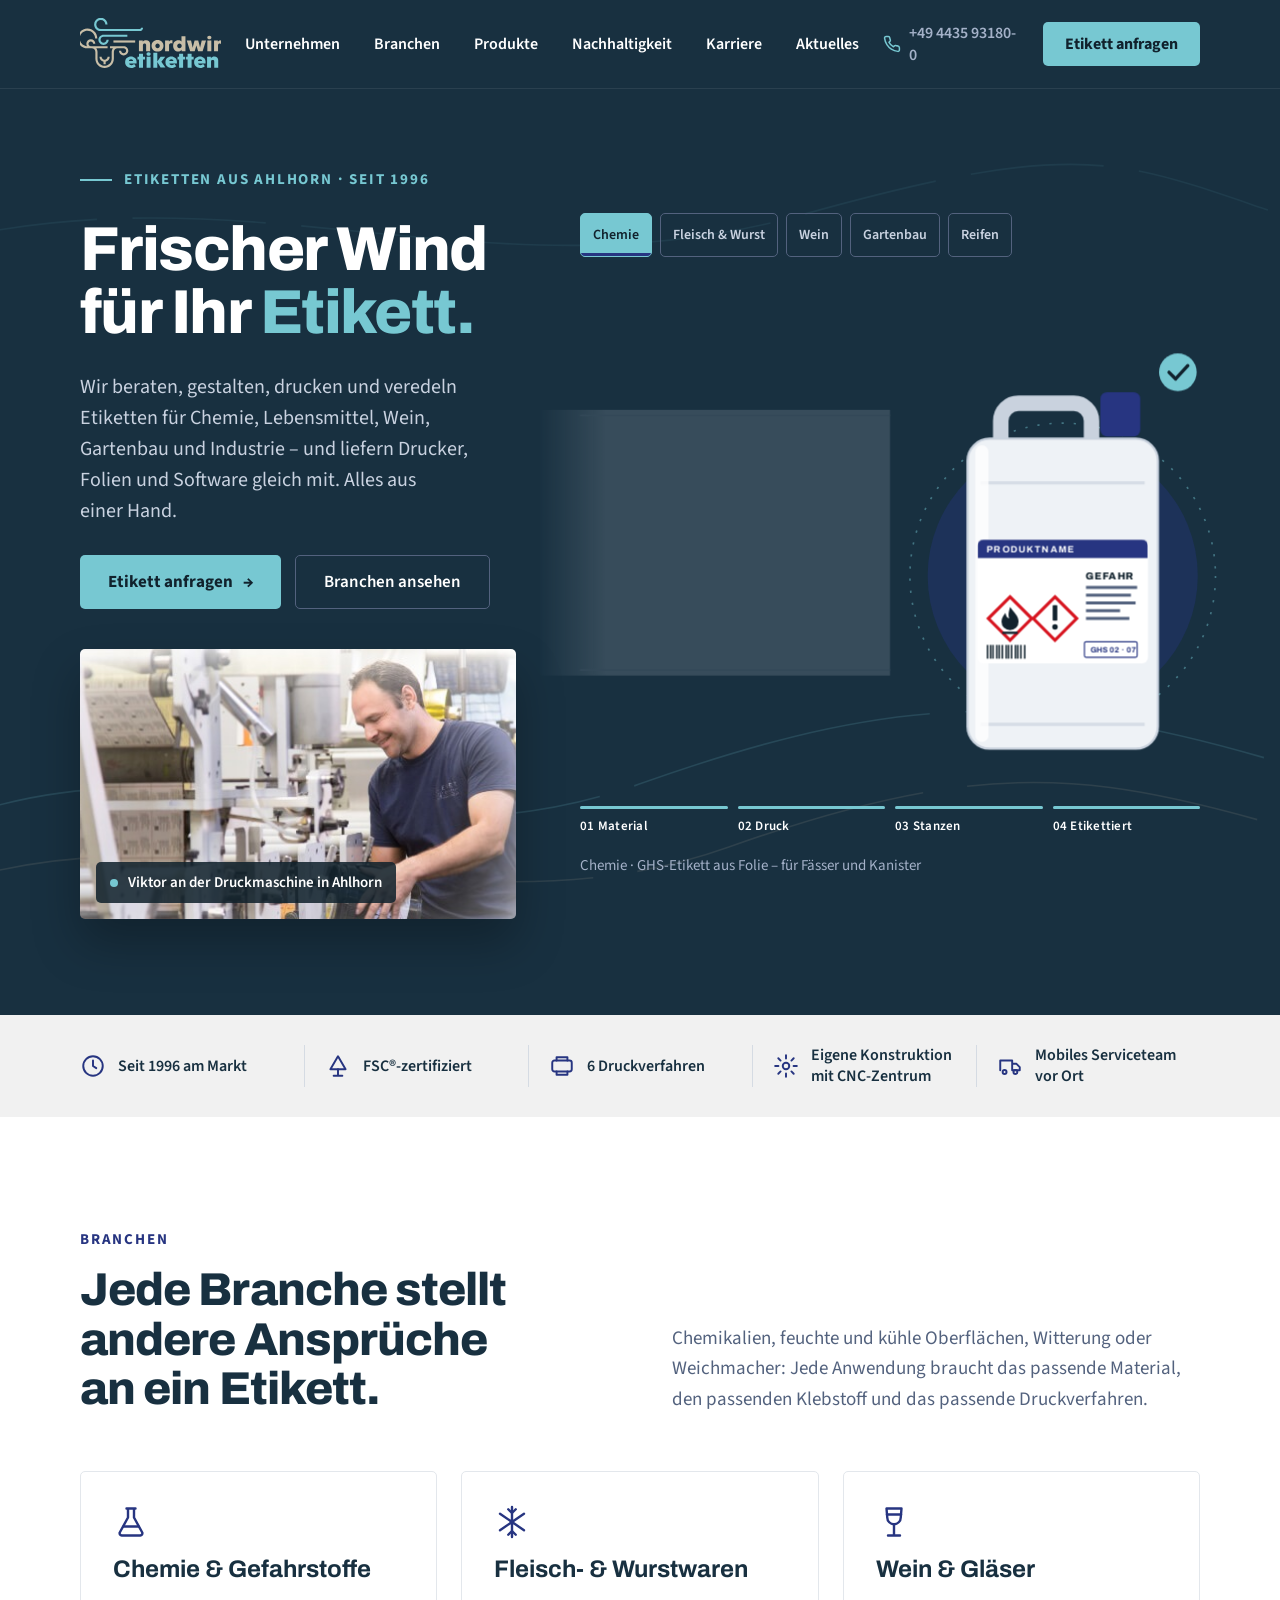
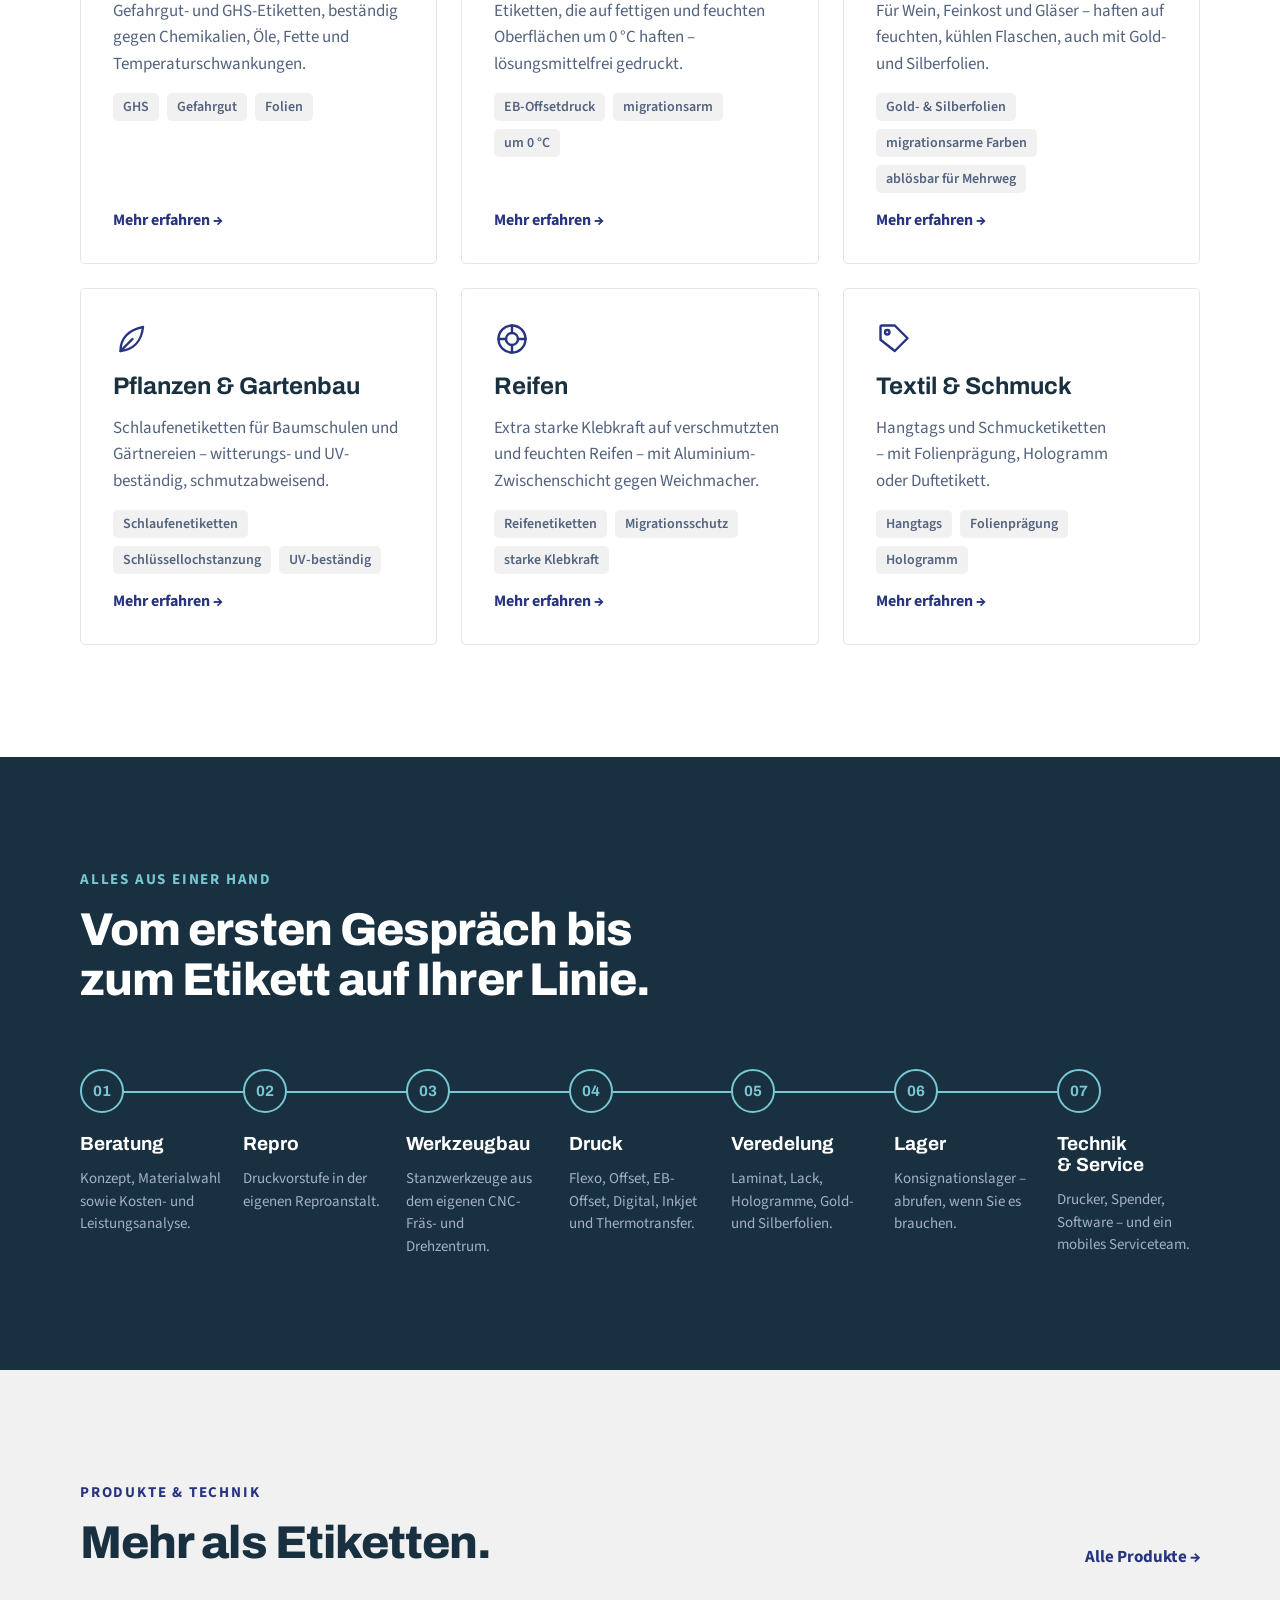
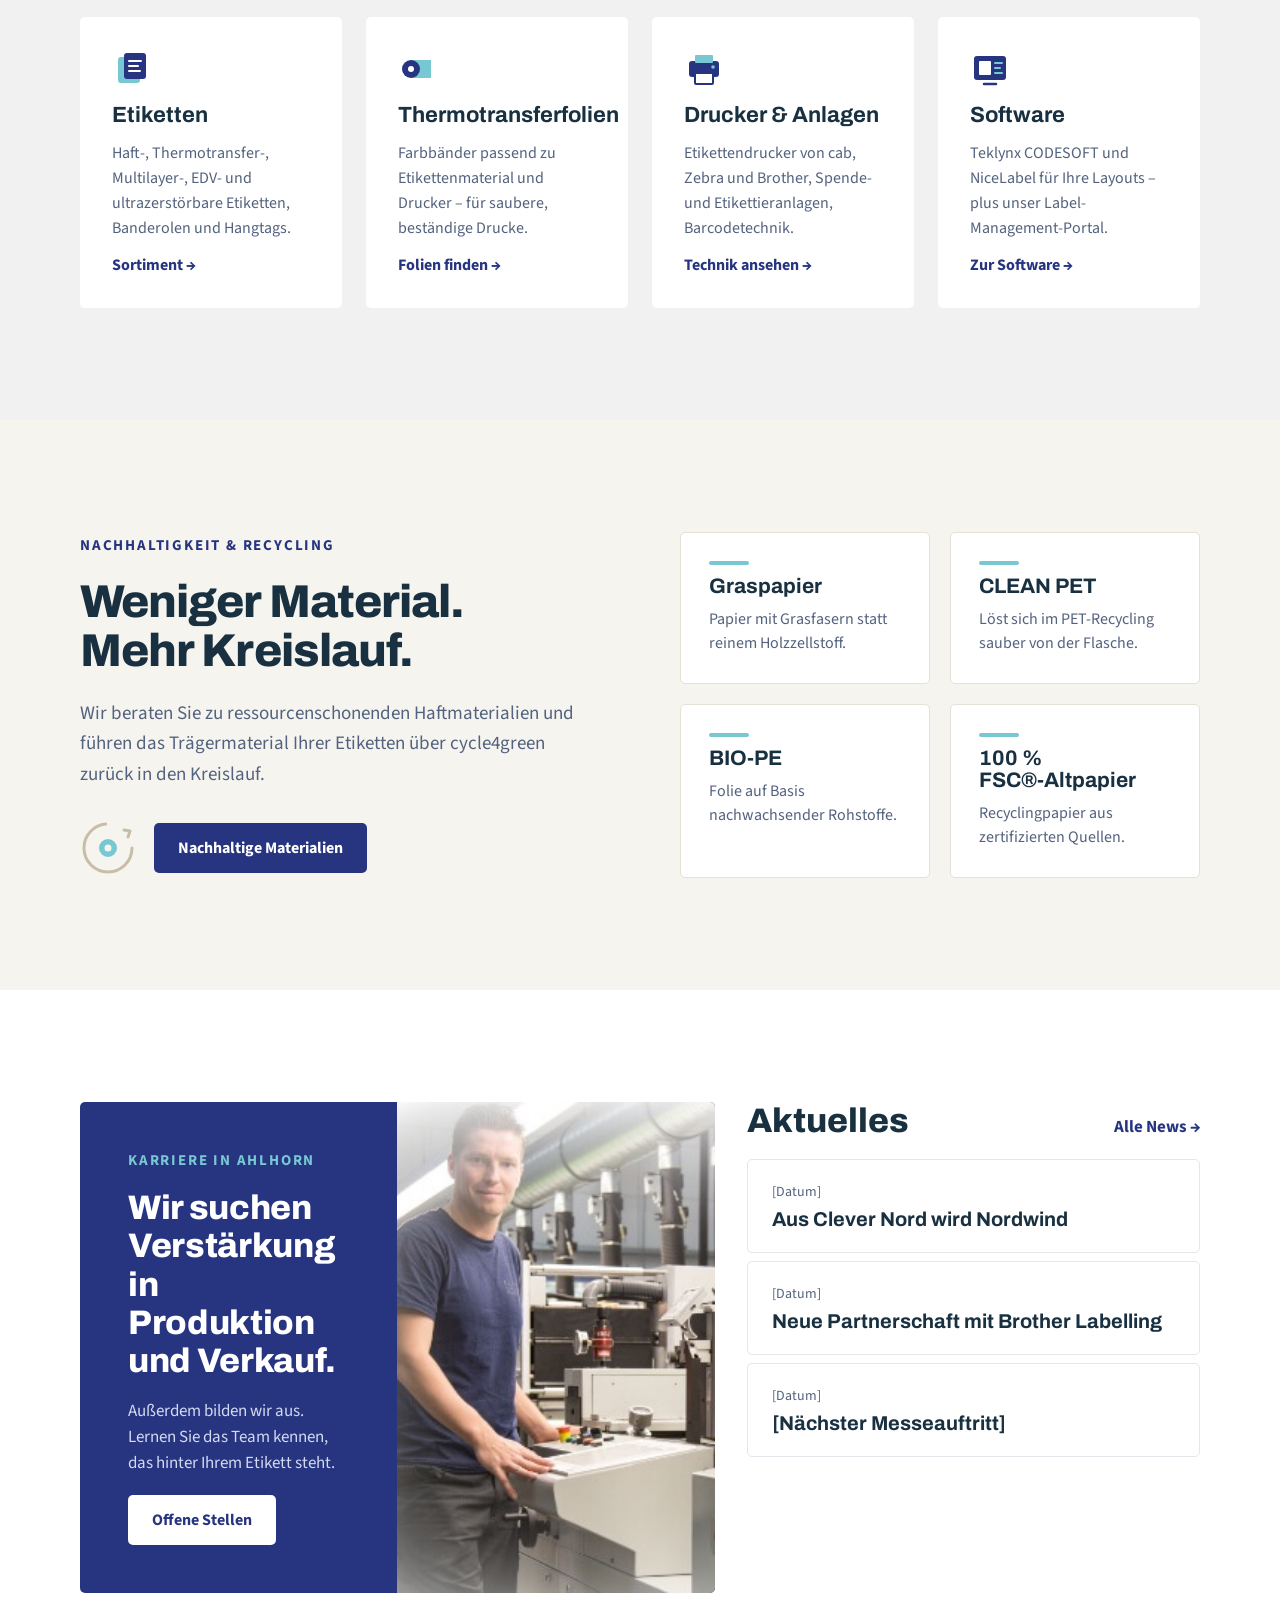
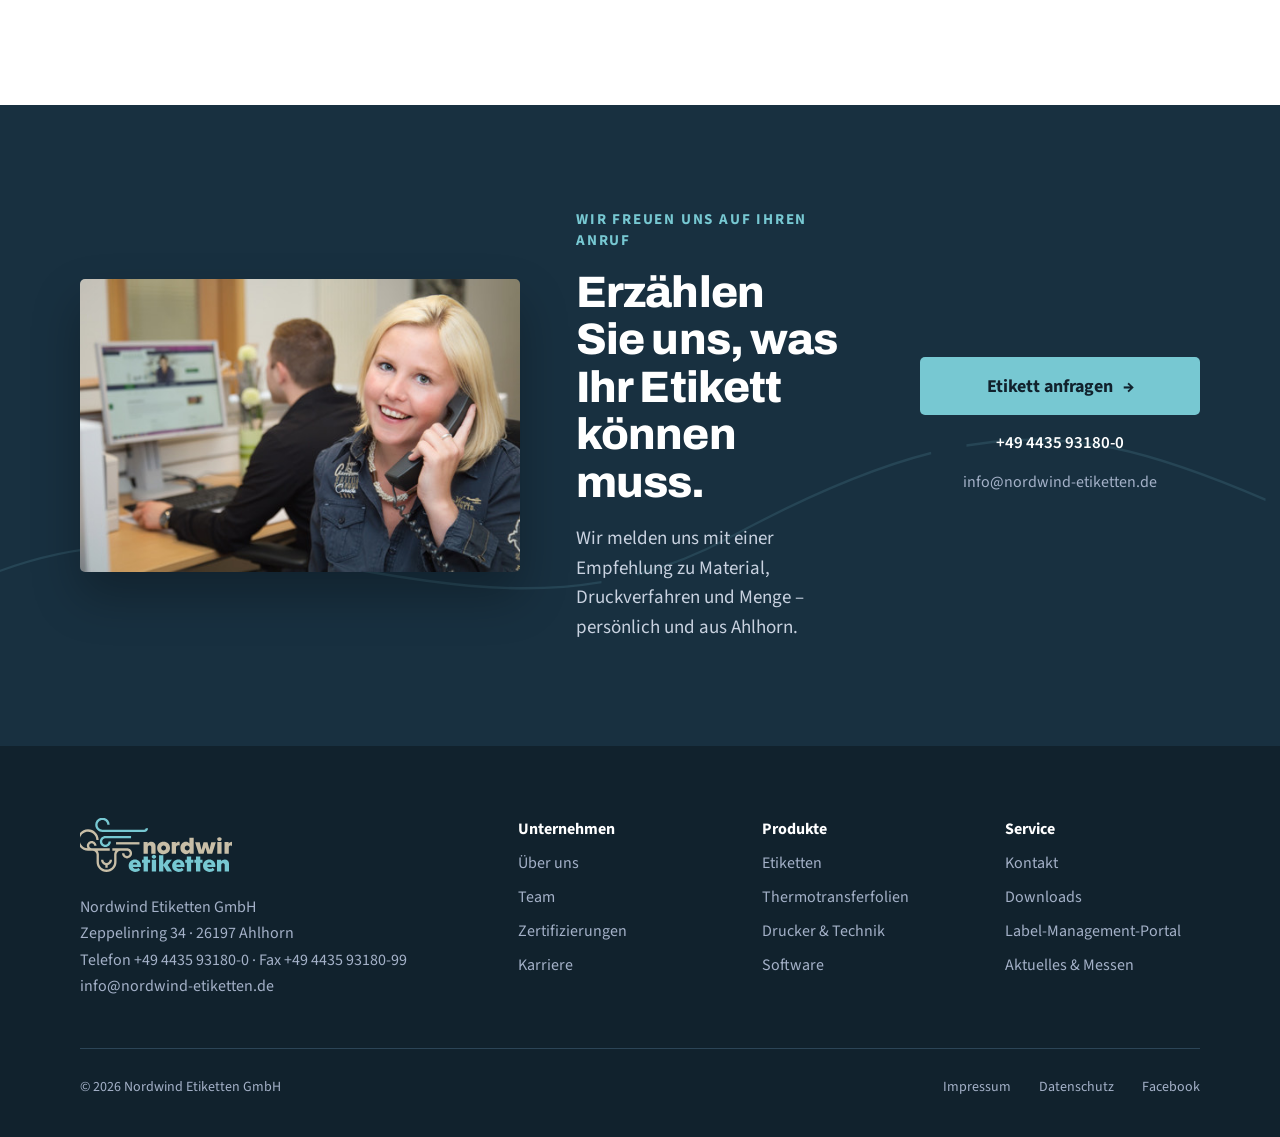
==== index.html @ 511ba6be "Vorschau der neuen Startseite Co-Authored-By: Claude Opus 5 (1M context) <noreply@anthropic.com> Cla" ====
<!doctype html>
<html lang="de">
<head>
  <meta charset="utf-8">
  <meta name="viewport" content="width=device-width, initial-scale=1">
  <meta name="robots" content="noindex, nofollow">
  <title>Nordwind Etiketten – Etiketten aus Ahlhorn seit 1996</title>
  <meta name="description" content="Nordwind Etiketten berät, gestaltet, druckt und veredelt Etiketten für Chemie, Lebensmittel, Wein, Gartenbau und Industrie – plus Drucker, Folien und Software. Alles aus einer Hand.">
  <link rel="icon" href="img/logo-nordwind.svg">
  <link rel="preconnect" href="https://fonts.googleapis.com">
  <link rel="preconnect" href="https://fonts.gstatic.com" crossorigin>
  <link rel="stylesheet" href="https://fonts.googleapis.com/css2?family=Archivo:wght@500;600;700;800&family=Source+Sans+3:wght@400;600;700&display=swap">
  <link rel="stylesheet" href="styles.css">
</head>
<body>

<header class="site-header">
  <div class="wrap">
    <a class="logo" href="#top" aria-label="Nordwind Etiketten – Startseite"><img src="img/logo-nordwind.svg" alt="Nordwind Etiketten"></a>
    <nav class="nav" aria-label="Hauptnavigation">
      <a href="#prozess">Unternehmen</a>
      <a href="#branchen">Branchen</a>
      <a href="#produkte">Produkte</a>
      <a href="#nachhaltigkeit">Nachhaltigkeit</a>
      <a href="#karriere">Karriere</a>
      <a href="#aktuelles">Aktuelles</a>
    </nav>
    <div class="header-actions">
      <a class="phone" href="tel:+4944359318000" aria-label="Anrufen: +49 4435 93180-0">
        <svg width="18" height="18" viewBox="0 0 24 24" fill="none" stroke="#77C8D2" stroke-width="2" stroke-linecap="round" stroke-linejoin="round" aria-hidden="true"><path d="M22 16.9v3a2 2 0 0 1-2.2 2 19.8 19.8 0 0 1-8.6-3.1 19.5 19.5 0 0 1-6-6A19.8 19.8 0 0 1 2.1 4.2 2 2 0 0 1 4.1 2h3a2 2 0 0 1 2 1.7c.1.9.4 1.8.7 2.7a2 2 0 0 1-.5 2.1L8 9.8a16 16 0 0 0 6 6l1.3-1.3a2 2 0 0 1 2.1-.4c.9.3 1.8.6 2.7.7a2 2 0 0 1 1.7 2z"/></svg>
        <span class="phone-text">+49 4435 93180-0</span>
      </a>
      <a class="btn btn--teal header-cta" href="#kontakt">Etikett anfragen</a>
      <button class="burger" type="button" aria-label="Menü öffnen" aria-expanded="false" aria-controls="mobile-nav">
        <svg width="24" height="24" viewBox="0 0 24 24" fill="none" stroke="#ffffff" stroke-width="2" stroke-linecap="round" aria-hidden="true"><path d="M4 7h16M4 12h16M4 17h10"/></svg>
      </button>
    </div>
  </div>
  <nav id="mobile-nav" class="mobile-nav" aria-label="Mobile Navigation" hidden>
    <div class="wrap">
      <a href="#prozess">Unternehmen</a>
      <a href="#branchen">Branchen</a>
      <a href="#produkte">Produkte</a>
      <a href="#nachhaltigkeit">Nachhaltigkeit</a>
      <a href="#karriere">Karriere</a>
      <a href="#aktuelles">Aktuelles</a>
      <a class="btn btn--teal" href="#kontakt">Etikett anfragen</a>
    </div>
  </nav>
</header>

<main id="top">

  <!-- Hero -->
  <section class="hero">
    <svg class="wind" viewBox="0 0 1440 880" preserveAspectRatio="none" aria-hidden="true">
      <path class="nw-wind" d="M-40 690 C 240 610, 420 750, 720 660 S 1180 570, 1480 650" fill="none" stroke="#77C8D2" stroke-opacity=".16" stroke-width="1.5" stroke-dasharray="340 40"/>
      <path class="nw-wind" d="M-40 750 C 260 680, 520 810, 820 720 S 1240 650, 1480 710" fill="none" stroke="#C8BEA7" stroke-opacity=".12" stroke-width="1.5" stroke-dasharray="330 50"/>
      <path class="nw-wind" d="M-40 140 C 300 80, 560 200, 900 120 S 1260 70, 1480 130" fill="none" stroke="#77C8D2" stroke-opacity=".08" stroke-width="1.5" stroke-dasharray="150 40"/>
    </svg>
    <div class="wrap hero-grid">
      <div class="hero-copy">
        <div class="eyebrow eyebrow--light hero-eyebrow">Etiketten aus Ahlhorn · seit 1996</div>
        <h1>Frischer Wind für Ihr <span>Etikett.</span></h1>
        <p class="hero-lead">Wir beraten, gestalten, drucken und veredeln Etiketten für Chemie, Lebensmittel, Wein, Gartenbau und Industrie – und liefern Drucker, Folien und Software gleich mit. Alles aus einer Hand.</p>
        <div class="hero-actions">
          <a class="btn btn--teal" href="#kontakt">Etikett anfragen <span aria-hidden="true">→</span></a>
          <a class="btn btn--ghost" href="#branchen">Branchen ansehen</a>
        </div>
        <figure class="photo-card">
          <img src="img/hero-viktor.jpg" alt="Viktor an der Druckmaschine in Ahlhorn">
          <figcaption class="photo-tag"><span class="dot"></span>Viktor an der Druckmaschine in Ahlhorn</figcaption>
        </figure>
      </div>

      <div class="hero-stage">
        <div class="label-stage" data-label-stage>
          <div class="st-tabs" role="tablist" aria-label="Branche wählen"></div>
          <div class="ls-view" aria-hidden="true">
            <svg viewBox="0 0 560 460">
              <defs>
                <linearGradient id="g-liner" x1="0" x2="1" y1="0" y2="0">
                  <stop offset="0" stop-color="#dfe5ec" stop-opacity="0"/>
                  <stop offset=".2" stop-color="#dfe5ec" stop-opacity="1"/>
                  <stop offset="1" stop-color="#dfe5ec" stop-opacity="1"/>
                </linearGradient>
              </defs>
              <circle cx="436" cy="270" r="122" fill="#273581" opacity=".38"/>
              <circle class="a-spin" cx="436" cy="270" r="138" fill="none" stroke="#77C8D2" stroke-opacity=".45" stroke-width="1.5" stroke-dasharray="2 9"/>
              <g class="a-liner">
                <rect x="0" y="120" width="320" height="240" fill="url(#g-liner)"/>
                <path d="M40 125 H320 M40 355 H320" stroke="#c3ccd7" stroke-width="1.5"/>
              </g>
            </svg>

            <!-- Chemie -->
            <svg viewBox="0 0 560 460" data-layer="chem">
              <defs><clipPath id="cp-chem"><path d="M68 160 H272 A8 8 0 0 1 280 168 V312 A8 8 0 0 1 272 320 H68 A8 8 0 0 1 60 312 V168 A8 8 0 0 1 68 160 Z"/></clipPath></defs>
              <g class="a-prod">
                <path d="M380 160 V130 a16 16 0 0 1 16 -16 h50 a16 16 0 0 1 16 16 V160" fill="none" stroke="#c9d2de" stroke-width="14" stroke-linecap="round"/>
                <rect x="470" y="104" width="36" height="40" rx="6" fill="#273581"/>
                <rect x="350" y="146" width="172" height="280" rx="20" fill="#eef2f6" stroke="#c9d2de" stroke-width="2"/>
                <path d="M362 186 H510 M362 404 H510" stroke="#d6dde6" stroke-width="3"/>
                <rect x="357" y="152" width="12" height="268" rx="6" fill="#ffffff" opacity=".8"/>
              </g>
              <path class="a-waste" fill-rule="evenodd" fill="#ffffff" d="M44 132 H296 V348 H44 Z M68 160 H272 A8 8 0 0 1 280 168 V312 A8 8 0 0 1 272 320 H68 A8 8 0 0 1 60 312 V168 A8 8 0 0 1 68 160 Z"/>
              <g class="a-fly fly-chem">
                <rect x="44" y="132" width="252" height="216" fill="none"/>
                <path class="a-face" fill="#ffffff" d="M68 160 H272 A8 8 0 0 1 280 168 V312 A8 8 0 0 1 272 320 H68 A8 8 0 0 1 60 312 V168 A8 8 0 0 1 68 160 Z"/>
                <g clip-path="url(#cp-chem)">
                  <g class="a-p1">
                    <rect x="44" y="132" width="252" height="216" fill="none"/>
                    <path d="M102 234 L130 262 L102 290 L74 262 Z M160 234 L188 262 L160 290 L132 262 Z" fill="#ffffff" stroke="#d7141f" stroke-width="4" stroke-linejoin="miter"/>
                  </g>
                  <g class="a-p2">
                    <rect x="44" y="132" width="252" height="216" fill="none"/>
                    <rect x="60" y="160" width="220" height="24" fill="#273581"/>
                    <rect x="198" y="292" width="68" height="20" rx="2" fill="none" stroke="#273581" stroke-width="1.5"/>
                  </g>
                  <g class="a-p3">
                    <rect x="44" y="132" width="252" height="216" fill="none"/>
                    <text x="72" y="177" fill="#ffffff" font-family="Archivo, Arial, sans-serif" font-size="12" font-weight="700" letter-spacing="1.5">PRODUKTNAME</text>
                    <path d="M102 247 c6 8 11 12 11 19 a11 11 0 0 1 -22 0 c0 -5 3 -8 5 -11 c1 5 3 7 5 7 c-2 -6 0 -10 1 -15 Z" fill="#11222d"/>
                    <rect x="92" y="279" width="20" height="3" fill="#11222d"/>
                    <rect x="157" y="245" width="6" height="20" rx="1" fill="#11222d"/>
                    <circle cx="160" cy="273" r="3.5" fill="#11222d"/>
                    <text x="200" y="212" fill="#11222d" font-family="Archivo, Arial, sans-serif" font-size="13" font-weight="800" letter-spacing="1">GEFAHR</text>
                    <path d="M200 222 h66 M200 232 h58 M200 242 h64 M200 252 h44 M200 262 h56" stroke="#53627e" stroke-width="4"/>
                    <path d="M73 296 v18 M77 296 v18 M80 296 v18 M85 296 v18 M88 296 v18 M92 296 v18 M97 296 v18 M100 296 v18 M104 296 v18 M109 296 v18 M112 296 v18 M116 296 v18 M121 296 v18" stroke="#11222d" stroke-width="2"/>
                    <text x="206" y="306" fill="#273581" font-family="Archivo, Arial, sans-serif" font-size="10" font-weight="700">GHS 02 · 07</text>
                  </g>
                </g>
                <path class="a-cut" pathLength="1" fill="none" stroke="#77C8D2" stroke-width="3" d="M68 160 H272 A8 8 0 0 1 280 168 V312 A8 8 0 0 1 272 320 H68 A8 8 0 0 1 60 312 V168 A8 8 0 0 1 68 160 Z"/>
              </g>
            </svg>

            <!-- Lebensmittel -->
            <svg viewBox="0 0 560 460" data-layer="food" hidden>
              <defs><clipPath id="cp-food"><path d="M64 170 H276 A4 4 0 0 1 280 174 V306 A4 4 0 0 1 276 310 H64 A4 4 0 0 1 60 306 V174 A4 4 0 0 1 64 170 Z"/></clipPath></defs>
              <g class="a-prod">
                <rect x="332" y="150" width="208" height="280" rx="24" fill="#0f1b24" stroke="#53627e" stroke-width="2"/>
                <rect x="350" y="168" width="172" height="244" rx="16" fill="#1c2b36"/>
                <path d="M372 214 C388 180 470 176 496 204 C520 232 512 300 500 346 C488 394 420 404 384 380 C356 360 356 250 372 214 Z" fill="#b9474a"/>
                <path d="M496 204 C520 232 512 300 500 346" fill="none" stroke="#f0d2c4" stroke-width="9" stroke-linecap="round"/>
                <path d="M390 232 C420 246 440 226 472 240 M384 300 C414 318 446 292 486 312 M396 356 C420 362 440 350 460 360" fill="none" stroke="#e6ada4" stroke-width="4" stroke-linecap="round"/>
                <path d="M350 176 L430 176 L352 300 Z" fill="#ffffff" opacity=".07"/>
              </g>
              <path class="a-waste" fill-rule="evenodd" fill="#ffffff" d="M44 132 H296 V348 H44 Z M64 170 H276 A4 4 0 0 1 280 174 V306 A4 4 0 0 1 276 310 H64 A4 4 0 0 1 60 306 V174 A4 4 0 0 1 64 170 Z"/>
              <g class="a-fly fly-food">
                <rect x="44" y="132" width="252" height="216" fill="none"/>
                <path class="a-face" fill="#ffffff" d="M64 170 H276 A4 4 0 0 1 280 174 V306 A4 4 0 0 1 276 310 H64 A4 4 0 0 1 60 306 V174 A4 4 0 0 1 64 170 Z"/>
                <g clip-path="url(#cp-food)">
                  <g class="a-p1"><rect x="44" y="132" width="252" height="216" fill="none"/><rect x="60" y="170" width="220" height="26" fill="#77C8D2"/></g>
                  <g class="a-p2"><rect x="44" y="132" width="252" height="216" fill="none"/><rect x="198" y="244" width="72" height="56" rx="3" fill="#273581"/></g>
                  <g class="a-p3">
                    <rect x="44" y="132" width="252" height="216" fill="none"/>
                    <text x="72" y="188" fill="#11222d" font-family="Archivo, Arial, sans-serif" font-size="11" font-weight="700" letter-spacing="1">LOGO · HINWEIS</text>
                    <text x="72" y="222" fill="#11222d" font-family="Archivo, Arial, sans-serif" font-size="20" font-weight="800">Produktname</text>
                    <text x="72" y="238" fill="#53627e" font-family="Source Sans 3, Arial, sans-serif" font-size="11">Beschreibung · Herkunft</text>
                    <text x="72" y="256" fill="#53627e" font-family="Source Sans 3, Arial, sans-serif" font-size="9">Gewicht</text>
                    <text x="72" y="271" fill="#11222d" font-family="Archivo, Arial, sans-serif" font-size="14" font-weight="700">0,000 kg</text>
                    <text x="72" y="287" fill="#53627e" font-family="Source Sans 3, Arial, sans-serif" font-size="9">zu verbrauchen bis TT.MM.</text>
                    <path d="M73 293 v12 M76 293 v12 M80 293 v12 M83 293 v12 M88 293 v12 M91 293 v12 M95 293 v12 M100 293 v12 M103 293 v12 M107 293 v12 M111 293 v12 M115 293 v12 M119 293 v12 M123 293 v12 M127 293 v12" stroke="#11222d" stroke-width="2"/>
                    <text x="206" y="262" fill="#cfd8ff" font-family="Source Sans 3, Arial, sans-serif" font-size="9">0,00 €/kg</text>
                    <text x="206" y="289" fill="#ffffff" font-family="Archivo, Arial, sans-serif" font-size="19" font-weight="800">0,00 €</text>
                  </g>
                </g>
                <path class="a-cut" pathLength="1" fill="none" stroke="#77C8D2" stroke-width="3" d="M64 170 H276 A4 4 0 0 1 280 174 V306 A4 4 0 0 1 276 310 H64 A4 4 0 0 1 60 306 V174 A4 4 0 0 1 64 170 Z"/>
              </g>
            </svg>

            <!-- Wein -->
            <svg viewBox="0 0 560 460" data-layer="wine" hidden>
              <defs>
                <clipPath id="cp-wine"><path d="M62 196 Q170 146 278 196 V336 H62 Z"/></clipPath>
                <linearGradient id="g-shine" x1="0" x2="1" y1="0" y2="0">
                  <stop offset="0" stop-color="#ffffff" stop-opacity="0"/>
                  <stop offset=".5" stop-color="#fff6dc" stop-opacity=".85"/>
                  <stop offset="1" stop-color="#ffffff" stop-opacity="0"/>
                </linearGradient>
              </defs>
              <g class="a-prod">
                <path d="M421 40 H449 V128 C449 150 500 168 500 214 V420 a16 16 0 0 1 -16 16 H386 a16 16 0 0 1 -16 -16 V214 C370 168 421 150 421 128 Z" fill="#1f3d34" stroke="#3b5c50" stroke-width="1.5"/>
                <rect x="418" y="36" width="34" height="62" rx="4" fill="#C8BEA7"/>
                <rect x="416" y="92" width="38" height="6" fill="#a99d82"/>
                <path d="M383 222 V410 M428 106 V130" stroke="#ffffff" stroke-opacity=".16" stroke-width="7" stroke-linecap="round"/>
              </g>
              <path class="a-waste" fill-rule="evenodd" fill="#f6f1e6" d="M44 132 H296 V348 H44 Z M62 196 Q170 146 278 196 V336 H62 Z"/>
              <g class="a-fly fly-wine">
                <rect x="44" y="132" width="252" height="216" fill="none"/>
                <path class="a-face" fill="#f6f1e6" d="M62 196 Q170 146 278 196 V336 H62 Z"/>
                <g clip-path="url(#cp-wine)">
                  <g class="a-p1"><rect x="44" y="132" width="252" height="216" fill="none"/><path d="M74 204 Q170 160 266 204 V324 H74 Z" fill="none" stroke="#b59f6e" stroke-width="2"/><path d="M120 296 H220" stroke="#b59f6e" stroke-width="1.5"/></g>
                  <g class="a-p2"><rect x="44" y="132" width="252" height="216" fill="none"/><circle cx="170" cy="212" r="12" fill="#273581"/><path d="M164 213 a6 6 0 1 1 6 6 h-10" fill="none" stroke="#f6f1e6" stroke-width="2" stroke-linecap="round"/></g>
                  <g class="a-p3">
                    <rect x="44" y="132" width="252" height="216" fill="none"/>
                    <text x="170" y="260" text-anchor="middle" fill="#11222d" font-family="Archivo, Arial, sans-serif" font-size="25" font-weight="800" letter-spacing="3">WEINGUT</text>
                    <text x="170" y="283" text-anchor="middle" fill="#53627e" font-family="Archivo, Arial, sans-serif" font-size="12" font-weight="600" letter-spacing="5">JAHRGANG</text>
                    <text x="170" y="316" text-anchor="middle" fill="#53627e" font-family="Source Sans 3, Arial, sans-serif" font-size="10">Rebsorte · Geschmack</text>
                  </g>
                  <rect class="a-shimmer" x="0" y="130" width="70" height="230" fill="url(#g-shine)"/>
                </g>
                <path class="a-cut" pathLength="1" fill="none" stroke="#77C8D2" stroke-width="3" d="M62 196 Q170 146 278 196 V336 H62 Z"/>
              </g>
            </svg>

            <!-- Gartenbau -->
            <svg viewBox="0 0 560 460" data-layer="garden" hidden>
              <defs><clipPath id="cp-garden"><path d="M130 140 H210 A10 10 0 0 1 220 150 V330 A10 10 0 0 1 210 340 H130 A10 10 0 0 1 120 330 V150 A10 10 0 0 1 130 140 Z"/></clipPath></defs>
              <g class="a-prod">
                <ellipse cx="436" cy="318" rx="78" ry="8" fill="#3a2a20"/>
                <path d="M436 318 V190 M436 262 L398 222 M436 240 L480 206 M436 205 L414 166" fill="none" stroke="#7a5a3c" stroke-width="7" stroke-linecap="round"/>
                <g fill="#6f9a5e"><circle cx="396" cy="206" r="32"/><circle cx="482" cy="196" r="34"/><circle cx="436" cy="150" r="46"/></g>
                <g fill="#7ea86b"><circle cx="412" cy="170" r="28"/><circle cx="462" cy="160" r="30"/><circle cx="440" cy="118" r="26"/></g>
              </g>
              <path class="a-waste" fill-rule="evenodd" fill="#ffffff" d="M44 132 H296 V348 H44 Z M130 140 H210 A10 10 0 0 1 220 150 V330 A10 10 0 0 1 210 340 H130 A10 10 0 0 1 120 330 V150 A10 10 0 0 1 130 140 Z M179 168 A9 9 0 1 1 161 168 A9 9 0 1 1 179 168 Z"/>
              <g class="a-fly fly-garden">
                <rect x="44" y="132" width="252" height="216" fill="none"/>
                <path class="a-face" fill-rule="evenodd" fill="#ffffff" d="M130 140 H210 A10 10 0 0 1 220 150 V330 A10 10 0 0 1 210 340 H130 A10 10 0 0 1 120 330 V150 A10 10 0 0 1 130 140 Z M179 168 A9 9 0 1 1 161 168 A9 9 0 1 1 179 168 Z"/>
                <g clip-path="url(#cp-garden)">
                  <g class="a-p1"><rect x="44" y="132" width="252" height="216" fill="none"/><rect x="120" y="188" width="100" height="72" fill="#7ea86b"/><path d="M140 260 C144 236 152 222 164 210 M184 260 C186 240 194 226 206 216" fill="none" stroke="#5f8a50" stroke-width="4" stroke-linecap="round"/></g>
                  <g class="a-p2"><rect x="44" y="132" width="252" height="216" fill="none"/><circle cx="140" cy="300" r="6" fill="none" stroke="#273581" stroke-width="2"/><path d="M140 288 v3 M140 309 v3 M128 300 h3 M149 300 h3" stroke="#273581" stroke-width="2" stroke-linecap="round"/><path d="M168 290 C174 298 177 302 177 306 a8 8 0 0 1 -16 0 c0 -4 3 -8 7 -16 Z" fill="#273581"/></g>
                  <g class="a-p3"><rect x="44" y="132" width="252" height="216" fill="none"/><text x="130" y="280" fill="#11222d" font-family="Archivo, Arial, sans-serif" font-size="12" font-weight="800">Pflanzenname</text><path d="M190 292 v24 M193 292 v24 M197 292 v24 M200 292 v24 M205 292 v24 M208 292 v24 M212 292 v24" stroke="#11222d" stroke-width="2"/></g>
                </g>
                <path class="a-cut" pathLength="1" fill="none" stroke="#77C8D2" stroke-width="3" d="M130 140 H210 A10 10 0 0 1 220 150 V330 A10 10 0 0 1 210 340 H130 A10 10 0 0 1 120 330 V150 A10 10 0 0 1 130 140 Z"/>
              </g>
              <g class="a-prod">
                <path d="M400 227 L480 215" stroke="#7a5a3c" stroke-width="5" stroke-linecap="round"/>
                <path d="M356 324 H516 L500 436 H372 Z" fill="#b86a45"/>
                <rect x="350" y="310" width="172" height="22" rx="4" fill="#c97a53"/>
                <path d="M366 346 L378 426" stroke="#ffffff" stroke-opacity=".14" stroke-width="6" stroke-linecap="round"/>
              </g>
            </svg>

            <!-- Reifen & Industrie -->
            <svg viewBox="0 0 560 460" data-layer="tire" hidden>
              <defs>
                <clipPath id="cp-tire"><path d="M122 138 H218 A6 6 0 0 1 224 144 V336 A6 6 0 0 1 218 342 H122 A6 6 0 0 1 116 336 V144 A6 6 0 0 1 122 138 Z"/></clipPath>
                <pattern id="p-tread" width="31" height="22" patternUnits="userSpaceOnUse"><path d="M0 2 L15.5 13 L31 2" fill="none" stroke="#0b1014" stroke-width="3"/></pattern>
              </defs>
              <g class="a-prod">
                <rect x="376" y="96" width="124" height="340" rx="46" fill="#1a2127" stroke="#3a4652" stroke-width="2"/>
                <rect x="384" y="112" width="108" height="308" rx="38" fill="url(#p-tread)"/>
                <path d="M407 118 V414 M438 112 V420 M469 118 V414" stroke="#0b1014" stroke-width="5"/>
                <rect x="378" y="110" width="10" height="312" rx="5" fill="#ffffff" opacity=".07"/>
              </g>
              <path class="a-waste" fill-rule="evenodd" fill="#ffffff" d="M44 132 H296 V348 H44 Z M122 138 H218 A6 6 0 0 1 224 144 V336 A6 6 0 0 1 218 342 H122 A6 6 0 0 1 116 336 V144 A6 6 0 0 1 122 138 Z"/>
              <g class="a-fly fly-tire">
                <rect x="44" y="132" width="252" height="216" fill="none"/>
                <path class="a-face" fill="#ffffff" d="M122 138 H218 A6 6 0 0 1 224 144 V336 A6 6 0 0 1 218 342 H122 A6 6 0 0 1 116 336 V144 A6 6 0 0 1 122 138 Z"/>
                <g clip-path="url(#cp-tire)">
                  <g class="a-p1"><rect x="44" y="132" width="252" height="216" fill="none"/><rect x="128" y="212" width="40" height="9" fill="#77C8D2"/><rect x="128" y="225" width="56" height="9" fill="#77C8D2"/><rect x="128" y="238" width="72" height="9" fill="#77C8D2"/></g>
                  <g class="a-p2"><rect x="44" y="132" width="252" height="216" fill="none"/><rect x="116" y="138" width="108" height="44" fill="#273581"/><rect x="128" y="254" width="84" height="12" rx="2" fill="none" stroke="#273581" stroke-width="1.5"/></g>
                  <g class="a-p3">
                    <rect x="44" y="132" width="252" height="216" fill="none"/>
                    <text x="128" y="160" fill="#ffffff" font-family="Archivo, Arial, sans-serif" font-size="15" font-weight="800">000/00</text>
                    <text x="128" y="174" fill="#cfd8ff" font-family="Archivo, Arial, sans-serif" font-size="10" font-weight="600">R00 · Index</text>
                    <text x="128" y="204" fill="#11222d" font-family="Archivo, Arial, sans-serif" font-size="10" font-weight="700">SAISON</text>
                    <text x="132" y="263" fill="#273581" font-family="Source Sans 3, Arial, sans-serif" font-size="8">DOT · LOT</text>
                    <path d="M129 280 v34 M132 280 v34 M136 280 v34 M139 280 v34 M144 280 v34 M147 280 v34 M151 280 v34 M156 280 v34 M159 280 v34 M163 280 v34 M167 280 v34 M171 280 v34 M175 280 v34 M180 280 v34 M183 280 v34 M187 280 v34 M192 280 v34 M195 280 v34 M199 280 v34 M203 280 v34 M207 280 v34 M211 280 v34" stroke="#11222d" stroke-width="2"/>
                    <text x="128" y="330" fill="#11222d" font-family="Source Sans 3, Arial, sans-serif" font-size="8" letter-spacing=".5">0 000000 000000</text>
                  </g>
                </g>
                <path class="a-cut" pathLength="1" fill="none" stroke="#77C8D2" stroke-width="3" d="M122 138 H218 A6 6 0 0 1 224 144 V336 A6 6 0 0 1 218 342 H122 A6 6 0 0 1 116 336 V144 A6 6 0 0 1 122 138 Z"/>
              </g>
            </svg>

            <svg viewBox="0 0 560 460" class="ls-top">
              <g class="a-headwrap">
                <g class="a-head">
                  <rect x="0" y="112" width="16" height="256" rx="4" fill="#273581"/>
                  <rect x="6" y="118" width="4" height="244" rx="2" fill="#77C8D2"/>
                </g>
              </g>
              <g class="a-done">
                <circle cx="540" cy="86" r="17" fill="#77C8D2"/>
                <path d="M532 86 l6 6 l11 -12" fill="none" stroke="#11222d" stroke-width="3" stroke-linecap="round" stroke-linejoin="round"/>
              </g>
            </svg>
          </div>
          <div class="ls-steps" aria-hidden="true">
            <div class="ls-step"><div class="ls-bar"><span class="a-s1"></span></div><div class="ls-label a-l1">01 Material</div></div>
            <div class="ls-step"><div class="ls-bar"><span class="a-s2"></span></div><div class="ls-label a-l2">02 Druck</div></div>
            <div class="ls-step"><div class="ls-bar"><span class="a-s3"></span></div><div class="ls-label a-l3">03 Stanzen</div></div>
            <div class="ls-step"><div class="ls-bar"><span class="a-s4"></span></div><div class="ls-label a-l4">04 Etikettiert</div></div>
          </div>
          <p class="st-caption ls-caption" aria-live="polite"></p>
        </div>
      </div>
    </div>
  </section>

  <!-- Vertrauensleiste -->
  <section class="trust" aria-label="Warum Nordwind">
    <div class="wrap trust-grid">
      <div class="trust-item"><svg width="26" height="26" viewBox="0 0 24 24" fill="none" stroke="#273581" stroke-width="1.8" stroke-linecap="round" stroke-linejoin="round" aria-hidden="true"><circle cx="12" cy="12" r="9"/><path d="M12 7v5l3 2"/></svg>Seit 1996 am Markt</div>
      <div class="trust-item"><svg width="26" height="26" viewBox="0 0 24 24" fill="none" stroke="#273581" stroke-width="1.8" stroke-linecap="round" stroke-linejoin="round" aria-hidden="true"><path d="M12 3l7 12H5z"/><path d="M12 15v6M8 21h8"/></svg>FSC®-zertifiziert</div>
      <div class="trust-item"><svg width="26" height="26" viewBox="0 0 24 24" fill="none" stroke="#273581" stroke-width="1.8" stroke-linecap="round" stroke-linejoin="round" aria-hidden="true"><rect x="3" y="7" width="18" height="10" rx="2"/><path d="M7 7V4h10v3M7 17v3h10v-3"/></svg>6 Druckverfahren</div>
      <div class="trust-item"><svg width="26" height="26" viewBox="0 0 24 24" fill="none" stroke="#273581" stroke-width="1.8" stroke-linecap="round" stroke-linejoin="round" aria-hidden="true"><circle cx="12" cy="12" r="3"/><path d="M12 2v3M12 19v3M2 12h3M19 12h3M4.9 4.9l2.1 2.1M17 17l2.1 2.1M4.9 19.1L7 17M17 7l2.1-2.1"/></svg>Eigene Konstruktion mit CNC-Zentrum</div>
      <div class="trust-item"><svg width="26" height="26" viewBox="0 0 24 24" fill="none" stroke="#273581" stroke-width="1.8" stroke-linecap="round" stroke-linejoin="round" aria-hidden="true"><path d="M3 16V7h11v9M14 10h4l3 3v3h-7"/><circle cx="7" cy="17.5" r="1.8"/><circle cx="17" cy="17.5" r="1.8"/></svg>Mobiles Serviceteam vor Ort</div>
    </div>
  </section>

  <!-- Branchen -->
  <section class="section branchen" id="branchen">
    <div class="wrap">
      <div class="section-head">
        <div class="stack">
          <div class="eyebrow">Branchen</div>
          <h2 class="h2">Jede Branche stellt andere Ansprüche an ein Etikett.</h2>
        </div>
        <p class="lead">Chemikalien, feuchte und kühle Oberflächen, Witterung oder Weichmacher: Jede Anwendung braucht das passende Material, den passenden Klebstoff und das passende Druckverfahren.</p>
      </div>
      <div class="card-grid">
        <a class="card" href="#kontakt">
          <svg width="36" height="36" viewBox="0 0 24 24" fill="none" stroke="#273581" stroke-width="1.6" stroke-linecap="round" stroke-linejoin="round" aria-hidden="true"><path d="M9 3h6M10 3v6L4.5 19a1.5 1.5 0 0 0 1.3 2h12.4a1.5 1.5 0 0 0 1.3-2L14 9V3"/><path d="M7 15h10"/></svg>
          <h3>Chemie &amp; Gefahrstoffe</h3>
          <p>Gefahrgut- und GHS-Etiketten, beständig gegen Chemikalien, Öle, Fette und Temperaturschwankungen.</p>
          <div class="chips"><span class="chip">GHS</span><span class="chip">Gefahrgut</span><span class="chip">Folien</span></div>
          <span class="more">Mehr erfahren <span class="arrow">→</span></span>
        </a>
        <a class="card" href="#kontakt">
          <svg width="36" height="36" viewBox="0 0 24 24" fill="none" stroke="#273581" stroke-width="1.6" stroke-linecap="round" stroke-linejoin="round" aria-hidden="true"><path d="M12 2v20M4 6.5l16 11M20 6.5l-16 11"/><path d="M9.5 3.5L12 6l2.5-2.5M9.5 20.5L12 18l2.5 2.5"/></svg>
          <h3>Fleisch- &amp; Wurstwaren</h3>
          <p>Etiketten, die auf fettigen und feuchten Oberflächen um 0 °C haften – lösungsmittelfrei gedruckt.</p>
          <div class="chips"><span class="chip">EB-Offsetdruck</span><span class="chip">migrationsarm</span><span class="chip">um 0 °C</span></div>
          <span class="more">Mehr erfahren <span class="arrow">→</span></span>
        </a>
        <a class="card" href="#kontakt">
          <svg width="36" height="36" viewBox="0 0 24 24" fill="none" stroke="#273581" stroke-width="1.6" stroke-linecap="round" stroke-linejoin="round" aria-hidden="true"><path d="M7 3h10l-.5 6a4.5 4.5 0 0 1-9 0z"/><path d="M12 13.5V21M8 21h8M7.3 7h9.4"/></svg>
          <h3>Wein &amp; Gläser</h3>
          <p>Für Wein, Feinkost und Gläser – haften auf feuchten, kühlen Flaschen, auch mit Gold- und Silberfolien.</p>
          <div class="chips"><span class="chip">Gold- &amp; Silberfolien</span><span class="chip">migrationsarme Farben</span><span class="chip">ablösbar für Mehrweg</span></div>
          <span class="more">Mehr erfahren <span class="arrow">→</span></span>
        </a>
        <a class="card" href="#kontakt">
          <svg width="36" height="36" viewBox="0 0 24 24" fill="none" stroke="#273581" stroke-width="1.6" stroke-linecap="round" stroke-linejoin="round" aria-hidden="true"><path d="M5 20c0-8 5-14 15-16-1 10-7 15-15 16z"/><path d="M5 20l8-8"/></svg>
          <h3>Pflanzen &amp; Gartenbau</h3>
          <p>Schlaufenetiketten für Baumschulen und Gärtnereien – witterungs- und UV-beständig, schmutzabweisend.</p>
          <div class="chips"><span class="chip">Schlaufenetiketten</span><span class="chip">Schlüssellochstanzung</span><span class="chip">UV-beständig</span></div>
          <span class="more">Mehr erfahren <span class="arrow">→</span></span>
        </a>
        <a class="card" href="#kontakt">
          <svg width="36" height="36" viewBox="0 0 24 24" fill="none" stroke="#273581" stroke-width="1.6" stroke-linecap="round" stroke-linejoin="round" aria-hidden="true"><circle cx="12" cy="12" r="9"/><circle cx="12" cy="12" r="4"/><path d="M12 3v5M12 16v5M3 12h5M16 12h5"/></svg>
          <h3>Reifen</h3>
          <p>Extra starke Klebkraft auf verschmutzten und feuchten Reifen – mit Aluminium-Zwischenschicht gegen Weichmacher.</p>
          <div class="chips"><span class="chip">Reifenetiketten</span><span class="chip">Migrationsschutz</span><span class="chip">starke Klebkraft</span></div>
          <span class="more">Mehr erfahren <span class="arrow">→</span></span>
        </a>
        <a class="card" href="#kontakt">
          <svg width="36" height="36" viewBox="0 0 24 24" fill="none" stroke="#273581" stroke-width="1.6" stroke-linecap="round" stroke-linejoin="round" aria-hidden="true"><path d="M3 12.5V4a1 1 0 0 1 1-1h8.5L21 11.5 12.5 20z"/><circle cx="7.5" cy="7.5" r="1.5"/></svg>
          <h3>Textil &amp; Schmuck</h3>
          <p>Hangtags und Schmucketiketten – mit Folienprägung, Hologramm oder Duftetikett.</p>
          <div class="chips"><span class="chip">Hangtags</span><span class="chip">Folienprägung</span><span class="chip">Hologramm</span></div>
          <span class="more">Mehr erfahren <span class="arrow">→</span></span>
        </a>
      </div>
    </div>
  </section>

  <!-- Alles aus einer Hand -->
  <section class="section process" id="prozess">
    <div class="wrap">
      <div class="process-head">
        <div class="eyebrow eyebrow--light">Alles aus einer Hand</div>
        <h2 class="h2">Vom ersten Gespräch bis zum Etikett auf Ihrer Linie.</h2>
      </div>
      <div class="timeline">
        <div class="tl-track"></div>
        <div class="tl-fill"></div>
        <div class="tl-dotlane"><span class="tl-dot"></span></div>
        <ol class="steps">
          <li class="step"><div class="step-num">01</div><div class="step-body"><h3>Beratung</h3><p>Konzept, Materialwahl sowie Kosten- und Leistungsanalyse.</p></div></li>
          <li class="step"><div class="step-num">02</div><div class="step-body"><h3>Repro</h3><p>Druckvorstufe in der eigenen Reproanstalt.</p></div></li>
          <li class="step"><div class="step-num">03</div><div class="step-body"><h3>Werkzeugbau</h3><p>Stanzwerkzeuge aus dem eigenen CNC-Fräs- und Drehzentrum.</p></div></li>
          <li class="step"><div class="step-num">04</div><div class="step-body"><h3>Druck</h3><p>Flexo, Offset, EB-Offset, Digital, Inkjet und Thermotransfer.</p></div></li>
          <li class="step"><div class="step-num">05</div><div class="step-body"><h3>Veredelung</h3><p>Laminat, Lack, Hologramme, Gold- und Silberfolien.</p></div></li>
          <li class="step"><div class="step-num">06</div><div class="step-body"><h3>Lager</h3><p>Konsignationslager – abrufen, wenn Sie es brauchen.</p></div></li>
          <li class="step"><div class="step-num">07</div><div class="step-body"><h3>Technik &amp; Service</h3><p>Drucker, Spender, Software – und ein mobiles Serviceteam.</p></div></li>
        </ol>
      </div>
    </div>
  </section>

  <!-- Produkte & Technik -->
  <section class="section products" id="produkte">
    <div class="wrap">
      <div class="products-head">
        <div class="stack">
          <div class="eyebrow">Produkte &amp; Technik</div>
          <h2 class="h2">Mehr als Etiketten.</h2>
        </div>
        <a class="text-link" href="#kontakt">Alle Produkte →</a>
      </div>
      <div class="product-grid">
        <a class="card" href="#kontakt">
          <svg width="40" height="40" viewBox="0 0 40 40" fill="none" aria-hidden="true"><rect x="6" y="8" width="22" height="26" rx="3" fill="#77C8D2"/><rect x="12" y="4" width="22" height="26" rx="3" fill="#273581"/><path d="M17 12h12M17 17h9M17 22h11" stroke="#ffffff" stroke-width="2" stroke-linecap="round"/></svg>
          <h3>Etiketten</h3>
          <p>Haft-, Thermotransfer-, Multilayer-, EDV- und ultrazerstörbare Etiketten, Banderolen und Hangtags.</p>
          <span class="more">Sortiment <span class="arrow">→</span></span>
        </a>
        <a class="card" href="#kontakt">
          <svg width="40" height="40" viewBox="0 0 40 40" fill="none" aria-hidden="true"><path d="M13 11h20v18H13" fill="#77C8D2"/><circle cx="13" cy="20" r="9" fill="#273581"/><circle cx="13" cy="20" r="3" fill="#ffffff"/></svg>
          <h3>Thermotransferfolien</h3>
          <p>Farbbänder passend zu Etikettenmaterial und Drucker – für saubere, beständige Drucke.</p>
          <span class="more">Folien finden <span class="arrow">→</span></span>
        </a>
        <a class="card" href="#kontakt">
          <svg width="40" height="40" viewBox="0 0 40 40" fill="none" aria-hidden="true"><rect x="5" y="12" width="30" height="16" rx="3" fill="#273581"/><rect x="11" y="6" width="18" height="8" rx="1" fill="#77C8D2"/><rect x="11" y="24" width="18" height="11" rx="1" fill="#ffffff" stroke="#273581" stroke-width="2"/><circle cx="29" cy="18" r="1.8" fill="#77C8D2"/></svg>
          <h3>Drucker &amp; Anlagen</h3>
          <p>Etikettendrucker von cab, Zebra und Brother, Spende- und Etikettieranlagen, Barcodetechnik.</p>
          <span class="more">Technik ansehen <span class="arrow">→</span></span>
        </a>
        <a class="card" href="#kontakt">
          <svg width="40" height="40" viewBox="0 0 40 40" fill="none" aria-hidden="true"><rect x="4" y="7" width="32" height="24" rx="3" fill="#273581"/><rect x="9" y="12" width="12" height="14" rx="1" fill="#ffffff"/><path d="M25 14h7M25 19h5M25 24h7" stroke="#77C8D2" stroke-width="2" stroke-linecap="round"/><path d="M14 35h12" stroke="#273581" stroke-width="2.5" stroke-linecap="round"/></svg>
          <h3>Software</h3>
          <p>Teklynx CODESOFT und NiceLabel für Ihre Layouts – plus unser Label-Management-Portal.</p>
          <span class="more">Zur Software <span class="arrow">→</span></span>
        </a>
      </div>
    </div>
  </section>

  <!-- Nachhaltigkeit -->
  <section class="section sustain" id="nachhaltigkeit">
    <div class="wrap sustain-grid">
      <div class="sustain-copy">
        <div class="eyebrow">Nachhaltigkeit &amp; Recycling</div>
        <h2 class="h2">Weniger Material. Mehr Kreislauf.</h2>
        <p class="lead">Wir beraten Sie zu ressourcenschonenden Haftmaterialien und führen das Trägermaterial Ihrer Etiketten über cycle4green zurück in den Kreislauf.</p>
        <div class="sustain-cta">
          <svg class="nw-roll" width="56" height="56" viewBox="0 0 56 56" fill="none" aria-hidden="true"><circle cx="28" cy="28" r="24" stroke="#C8BEA7" stroke-width="3" stroke-dasharray="110 40" stroke-linecap="round"/><path d="M44 10l6 1-2 6" stroke="#C8BEA7" stroke-width="3" stroke-linecap="round" stroke-linejoin="round"/><circle cx="28" cy="28" r="9" fill="#77C8D2"/><circle cx="28" cy="28" r="3.5" fill="#f6f4ef"/></svg>
          <a class="btn btn--royal" href="#kontakt">Nachhaltige Materialien</a>
        </div>
      </div>
      <div class="material-grid">
        <div class="material"><h3>Graspapier</h3><p>Papier mit Grasfasern statt reinem Holzzellstoff.</p></div>
        <div class="material"><h3>CLEAN PET</h3><p>Löst sich im PET-Recycling sauber von der Flasche.</p></div>
        <div class="material"><h3>BIO-PE</h3><p>Folie auf Basis nachwachsender Rohstoffe.</p></div>
        <div class="material"><h3>100 % FSC®-Altpapier</h3><p>Recyclingpapier aus zertifizierten Quellen.</p></div>
      </div>
    </div>
  </section>

  <!-- Karriere & Aktuelles -->
  <section class="section" id="karriere">
    <div class="wrap people-grid">
      <div class="career">
        <div class="career-copy">
          <div class="eyebrow eyebrow--light">Karriere in Ahlhorn</div>
          <h2>Wir suchen Verstärkung in Produktion und Verkauf.</h2>
          <p>Außerdem bilden wir aus. Lernen Sie das Team kennen, das hinter Ihrem Etikett steht.</p>
          <a class="btn btn--white" href="#kontakt">Offene Stellen</a>
        </div>
        <img src="img/druck-arke.jpg" alt="Arke an der Etikettendruckmaschine" loading="lazy">
      </div>
      <div class="news" id="aktuelles">
        <div class="news-head">
          <h2>Aktuelles</h2>
          <a class="text-link" href="#aktuelles">Alle News →</a>
        </div>
        <a class="news-item" href="#aktuelles"><span class="date">[Datum]</span><strong>Aus Clever Nord wird Nordwind</strong></a>
        <a class="news-item" href="#aktuelles"><span class="date">[Datum]</span><strong>Neue Partnerschaft mit Brother Labelling</strong></a>
        <a class="news-item" href="#aktuelles"><span class="date">[Datum]</span><strong>[Nächster Messeauftritt]</strong></a>
      </div>
    </div>
  </section>

  <!-- Kontakt -->
  <section class="contact" id="kontakt">
    <svg class="wind" viewBox="0 0 1440 400" preserveAspectRatio="none" aria-hidden="true">
      <path class="nw-wind" d="M-40 300 C 260 220, 520 360, 820 270 S 1240 200, 1480 260" fill="none" stroke="#77C8D2" stroke-opacity=".14" stroke-width="1.5" stroke-dasharray="340 40"/>
    </svg>
    <div class="wrap contact-grid">
      <img class="contact-photo" src="img/service-telefon.jpg" alt="Kundenservice von Nordwind Etiketten am Telefon" loading="lazy">
      <div class="contact-copy">
        <div class="eyebrow eyebrow--light">Wir freuen uns auf Ihren Anruf</div>
        <h2>Erzählen Sie uns, was Ihr Etikett können muss.</h2>
        <p>Wir melden uns mit einer Empfehlung zu Material, Druckverfahren und Menge – persönlich und aus Ahlhorn.</p>
      </div>
      <div class="contact-actions">
        <a class="btn btn--teal" href="mailto:info@nordwind-etiketten.de?subject=Etikett%20anfragen">Etikett anfragen <span aria-hidden="true">→</span></a>
        <a class="plain" href="tel:+4944359318000">+49 4435 93180-0</a>
        <a class="mail" href="mailto:info@nordwind-etiketten.de">info@nordwind-etiketten.de</a>
      </div>
    </div>
  </section>
</main>

<footer class="site-footer">
  <div class="wrap">
    <div class="footer-grid">
      <div class="footer-brand">
        <img src="img/logo-nordwind.svg" alt="Nordwind Etiketten">
        <p>Nordwind Etiketten GmbH<br>Zeppelinring 34 · 26197 Ahlhorn<br>Telefon +49 4435 93180-0 · Fax +49 4435 93180-99<br>info@nordwind-etiketten.de</p>
      </div>
      <div class="footer-col">
        <strong>Unternehmen</strong>
        <a href="#prozess">Über uns</a>
        <a href="#karriere">Team</a>
        <a href="#nachhaltigkeit">Zertifizierungen</a>
        <a href="#karriere">Karriere</a>
      </div>
      <div class="footer-col">
        <strong>Produkte</strong>
        <a href="#produkte">Etiketten</a>
        <a href="#produkte">Thermotransferfolien</a>
        <a href="#produkte">Drucker &amp; Technik</a>
        <a href="#produkte">Software</a>
      </div>
      <div class="footer-col">
        <strong>Service</strong>
        <a href="#kontakt">Kontakt</a>
        <a href="#kontakt">Downloads</a>
        <a href="https://label-management.de" rel="noopener">Label-Management-Portal</a>
        <a href="#aktuelles">Aktuelles &amp; Messen</a>
      </div>
    </div>
    <div class="footer-bottom">
      <span>© <span data-year>2026</span> Nordwind Etiketten GmbH</span>
      <nav aria-label="Rechtliches">
        <a href="#">Impressum</a>
        <a href="#">Datenschutz</a>
        <a href="#">Facebook</a>
      </nav>
    </div>
  </div>
</footer>

<script src="main.js"></script>
</body>
</html>
---- styles.css ----
/* Nordwind Etiketten – Startseite */

:root {
  --petrol: #183040;
  --deep: #11222d;
  --royal: #273581;
  --slate: #53627e;
  --mist: #a4b1c8;
  --paper: #f1f1f1;
  --sand: #C8BEA7;
  --teal: #77C8D2;
  --sand-bg: #f6f4ef;
  --line: #e3e7ec;
  --font-body: 'Source Sans 3', 'Source Sans Pro', Arial, sans-serif;
  --font-display: Archivo, 'Arial Narrow', Arial, sans-serif;
}

*, *::before, *::after { box-sizing: border-box; }
html { scroll-behavior: smooth; scroll-padding-top: 88px; }
body { margin: 0; font-family: var(--font-body); color: var(--petrol); background: #fff; -webkit-font-smoothing: antialiased; }
img { max-width: 100%; display: block; }
a { color: var(--royal); text-decoration: none; }
a:hover { color: var(--petrol); }
h1, h2, h3 { margin: 0; font-family: var(--font-display); text-wrap: balance; }
p { margin: 0; text-wrap: pretty; }
figure { margin: 0; }
[hidden] { display: none !important; }

.wrap { width: 100%; max-width: 1440px; margin-inline: auto; padding-inline: 80px; }
.section { padding-block: 112px; }
.stack { display: flex; flex-direction: column; gap: 16px; }
.eyebrow { font-size: 15px; font-weight: 700; letter-spacing: .12em; text-transform: uppercase; color: var(--royal); }
.eyebrow--light { color: var(--teal); }
.h2 { font-size: 46px; line-height: 1.08; font-weight: 800; letter-spacing: -.02em; }
.lead { font-size: 19px; line-height: 1.6; color: var(--slate); }
.section-head { display: grid; grid-template-columns: repeat(2, minmax(0, 1fr)); gap: 64px; align-items: end; margin-bottom: 56px; }
.text-link { font-size: 17px; font-weight: 700; color: var(--royal); }
.dot { width: 8px; height: 8px; border-radius: 4px; background: var(--teal); flex-shrink: 0; display: block; }

.btn { display: inline-flex; align-items: center; justify-content: center; gap: 10px; height: 54px; padding: 0 28px; border-radius: 5px; font-size: 17px; font-weight: 700; transition: transform .2s, background .2s, border-color .2s; white-space: nowrap; }
.btn:hover { transform: translateY(-2px); }
.btn--teal { background: var(--teal); color: var(--deep); }
.btn--teal:hover { color: var(--deep); }
.btn--ghost { border: 1px solid var(--slate); color: #fff; font-weight: 600; }
.btn--ghost:hover { color: #fff; border-color: var(--teal); }
.btn--royal { height: 50px; padding: 0 24px; font-size: 16px; background: var(--royal); color: #fff; }
.btn--royal:hover { color: #fff; }
.btn--white { height: 50px; padding: 0 24px; font-size: 16px; background: #fff; color: var(--royal); }
.btn--white:hover { color: var(--royal); }

/* Header */
.site-header { position: sticky; top: 0; z-index: 50; background: var(--petrol); border-bottom: 1px solid rgba(255, 255, 255, .08); }
.site-header > .wrap { height: 88px; display: flex; align-items: center; justify-content: space-between; gap: 24px; }
.logo img { height: 52px; width: auto; }
.nav { display: flex; gap: 34px; }
.nav a { color: #fff; font-size: 16px; font-weight: 600; }
.nav a:hover { color: var(--teal); }
.header-actions { display: flex; align-items: center; gap: 20px; }
.phone { display: flex; align-items: center; gap: 8px; min-height: 44px; color: var(--mist); font-size: 16px; font-weight: 600; }
.phone:hover { color: #fff; }
.header-cta { height: 44px; padding: 0 22px; font-size: 16px; }
.burger { display: none; width: 44px; height: 44px; border: 0; background: transparent; align-items: center; justify-content: center; cursor: pointer; }
.mobile-nav { border-top: 1px solid rgba(255, 255, 255, .08); }
.mobile-nav .wrap { display: flex; flex-direction: column; padding-block: 8px 20px; }
.mobile-nav a:not(.btn) { display: flex; align-items: center; min-height: 52px; color: #fff; font-size: 18px; font-weight: 600; border-bottom: 1px solid rgba(255, 255, 255, .06); }
.mobile-nav .btn { margin-top: 16px; }

/* Hero */
.hero { position: relative; overflow: hidden; background: var(--petrol); padding-block: 80px 96px; }
.wind { position: absolute; inset: 0; width: 100%; height: 100%; pointer-events: none; }
.nw-wind { animation: nw-wind 22s linear infinite; }
.hero-grid { position: relative; display: grid; grid-template-columns: minmax(0, 1fr) 620px; gap: 64px; align-items: center; }
.hero-copy { display: flex; flex-direction: column; gap: 28px; }
.hero-eyebrow { display: flex; align-items: center; gap: 12px; }
.hero-eyebrow::before { content: ""; width: 32px; height: 2px; background: var(--teal); }
.hero h1 { font-size: 62px; line-height: 1.02; font-weight: 800; letter-spacing: -.025em; color: #fff; }
.hero h1 span { color: var(--teal); }
.hero-lead { font-size: 20px; line-height: 1.55; color: #c9d2e0; max-width: 540px; }
.hero-actions { display: flex; flex-wrap: wrap; gap: 14px; }
.photo-card { position: relative; height: 270px; margin-top: 12px; border-radius: 5px; overflow: hidden; box-shadow: 0 24px 48px rgba(0, 0, 0, .28); }
.photo-card img { width: 100%; height: 100%; object-fit: cover; object-position: 60% 20%; }
.photo-tag { position: absolute; left: 16px; bottom: 16px; display: flex; align-items: center; gap: 10px; padding: 10px 14px; border-radius: 5px; background: rgba(17, 34, 45, .86); color: #fff; font-size: 15px; font-weight: 600; }

/* Branchen-Tabs (beide Animationen) */
.st-tabs { display: flex; flex-wrap: wrap; gap: 8px; }
.st-tab { position: relative; overflow: hidden; height: 44px; padding: 0 16px; border-radius: 5px; border: 1px solid var(--slate); background: transparent; color: #c9d2e0; font: 600 15px/1 var(--font-body); cursor: pointer; transition: background .2s, color .2s, border-color .2s; }
.st-tab:hover { border-color: var(--teal); }
.st-tab.is-active { background: var(--teal); border-color: var(--teal); color: var(--deep); }
.st-tabbar { position: absolute; left: 0; right: 0; bottom: 0; height: 3px; background: var(--royal); transform-origin: 0 50%; display: none; }
.st-tab.is-active .st-tabbar { display: block; animation: nw-bar var(--tab-dur, 8s) linear both; }

/* Etikett-Animation (Hero) */
.label-stage { --tab-dur: 7.6s; container-type: inline-size; width: 100%; display: flex; flex-direction: column; gap: 20px; color: #fff; }
.ls-view { position: relative; width: 100%; aspect-ratio: 560 / 460; }
.ls-view svg { position: absolute; inset: 0; width: 100%; height: 100%; overflow: visible; }
.ls-top { pointer-events: none; }
.ls-steps { display: grid; grid-template-columns: repeat(4, minmax(0, 1fr)); gap: 10px; }
.ls-step { display: flex; flex-direction: column; gap: 8px; }
.ls-bar { height: 3px; background: #2c4557; border-radius: 2px; overflow: hidden; }
.ls-bar span { display: block; height: 100%; background: var(--teal); transform-origin: 0 50%; }
.ls-label { font-size: 13px; font-weight: 600; letter-spacing: .02em; }
.ls-caption { font-size: 15px; line-height: 1.4; color: var(--mist); min-height: 21px; }

.a-spin, .a-done, .a-prod, .a-waste { transform-box: fill-box; }
.a-spin { transform-origin: 50% 50%; animation: nw-spin 60s linear infinite; }
.a-liner { animation: nw-in-left .7s cubic-bezier(.2,.7,.2,1) 0s both, nw-liner-out .7s ease-in 4.6s forwards; }
.a-face { animation: nw-fade-up .5s cubic-bezier(.2,.7,.2,1) .35s both; }
.a-waste { transform-origin: 0 0; animation: nw-fade-up .5s cubic-bezier(.2,.7,.2,1) .35s both, nw-peel .7s cubic-bezier(.5,0,.7,.4) 3.7s forwards; }
.a-headwrap { animation: nw-show 1.85s linear .95s both; }
.a-head { animation: nw-head .6s linear 1s 3 both; }
.a-p1 { animation: nw-wipe .6s linear 1s both; }
.a-p2 { animation: nw-wipe .6s linear 1.6s both; }
.a-p3 { animation: nw-wipe .6s linear 2.2s both; }
.a-cut { stroke-dasharray: 1 1; animation: nw-cut 1.5s ease-in-out 2.85s both; }
.a-prod { transform-origin: 50% 100%; animation: nw-prod .8s cubic-bezier(.2,.7,.2,1) 3.9s both; }
.a-fly { transform-box: view-box; transform-origin: 170px 240px; }
.fly-chem { animation: nw-fly-chem 1.2s cubic-bezier(.65,0,.25,1) 4.4s both; }
.fly-food { animation: nw-fly-food 1.2s cubic-bezier(.65,0,.25,1) 4.4s both; }
.fly-wine { animation: nw-fly-wine 1.2s cubic-bezier(.65,0,.25,1) 4.4s both; }
.fly-garden { animation: nw-fly-garden 1.2s cubic-bezier(.65,0,.25,1) 4.4s both; }
.fly-tire { animation: nw-fly-tire 1.2s cubic-bezier(.65,0,.25,1) 4.4s both; }
.a-shimmer { animation: nw-shimmer 2.4s ease-in-out 5.8s infinite both; }
.a-done { transform-origin: 50% 50%; animation: nw-pop .45s cubic-bezier(.3,1.6,.5,1) 5.6s both; }
.a-s1 { animation: nw-bar 1s linear 0s both; }
.a-s2 { animation: nw-bar 1.8s linear 1s both; }
.a-s3 { animation: nw-bar 1.6s linear 2.8s both; }
.a-s4 { animation: nw-bar 1.2s linear 4.4s both; }
.a-l1 { animation: nw-lit .25s linear 0s both; }
.a-l2 { animation: nw-lit .25s linear 1s both; }
.a-l3 { animation: nw-lit .25s linear 2.8s both; }
.a-l4 { animation: nw-lit .25s linear 4.4s both; }

@container (max-width: 460px) {
  .st-tab { font-size: 14px; padding: 0 12px; }
  .ls-label { font-size: 11px; white-space: nowrap; }
  .ls-caption { font-size: 14px; min-height: 40px; }
}

/* Druckmaschinen-Abschnitt */
.press-section { background: var(--deep); padding-block: 96px 104px; }
.press-section .h2 { color: #fff; }
.press-section .lead { color: var(--mist); }
.press-section .section-head { margin-bottom: 40px; }
.press-stage { --tab-dur: 9.6s; container-type: inline-size; width: 100%; display: flex; flex-direction: column; gap: 24px; color: #fff; }
.pr-view { position: relative; width: 100%; overflow: hidden; border-radius: 5px; background: #152a37; }
.pr-track { width: 100%; }
.pr-track svg { display: block; width: 100%; height: auto; aspect-ratio: 1200 / 440; }
.pr-chips { display: grid; grid-template-columns: repeat(6, minmax(0, 1fr)); gap: 8px; list-style: none; margin: 0; padding: 0; }
.pr-chips li { display: flex; align-items: center; min-height: 44px; padding: 0 12px; border: 1px solid #2c4557; border-radius: 5px; font-size: 14px; font-weight: 700; color: #8193ab; }
.pr-desc { display: grid; font-size: 18px; line-height: 1.45; color: #c9d2e0; }
.pr-desc p { grid-area: 1 / 1; }
.pr-caption { display: flex; align-items: center; gap: 10px; font-size: 15px; color: var(--mist); }
.pr-caption strong { color: #fff; font-weight: 700; }

.pr-scroll { animation: pr-scroll 1.1s linear infinite; }
.pr-cw, .pr-ccw, .pr-slow, .pr-slow-cw { transform-box: fill-box; transform-origin: 50% 50%; }
.pr-cw { animation: nw-spin 2.94s linear infinite; }
.pr-ccw { animation: nw-spin 2.94s linear infinite reverse; }
.pr-slow { animation: nw-spin 7s linear infinite reverse; }
.pr-slow-cw { animation: nw-spin 7s linear infinite; }
.pr-pulse { animation: pr-pulse 1.4s ease-in-out infinite; }
.pr-h1, .pr-h2, .pr-h3, .pr-h4, .pr-h5, .pr-h6 { animation: pr-hi 9.6s linear infinite both; }
.pr-c1, .pr-c2, .pr-c3, .pr-c4, .pr-c5, .pr-c6 { animation: pr-chip 9.6s linear infinite both; }
.pr-h1, .pr-c1 { animation-delay: 0s; }
.pr-h2, .pr-c2 { animation-delay: 1.6s; }
.pr-h3, .pr-c3 { animation-delay: 3.2s; }
.pr-h4, .pr-c4 { animation-delay: 4.8s; }
.pr-h5, .pr-c5 { animation-delay: 6.4s; }
.pr-h6, .pr-c6 { animation-delay: 8s; }

@container (max-width: 760px) {
  .pr-track { width: 250%; animation: pr-pan 9.6s ease-in-out infinite both; }
  .pr-chips { grid-template-columns: repeat(3, minmax(0, 1fr)); }
  .pr-chips li { font-size: 13px; padding: 0 8px; }
  .st-tab { font-size: 14px; padding: 0 12px; }
  .pr-desc { font-size: 16px; }
}

/* Vertrauensleiste */
.trust { background: var(--paper); padding-block: 30px; }
.trust-grid { display: grid; grid-template-columns: repeat(5, minmax(0, 1fr)); }
.trust-item { display: flex; align-items: center; gap: 12px; padding: 0 20px; border-left: 1px solid #d5dbe3; font-size: 16px; font-weight: 600; line-height: 1.3; }
.trust-item:first-child { padding-left: 0; border-left: 0; }
.trust-item svg { flex-shrink: 0; }

/* Karten */
.card-grid { display: grid; grid-template-columns: repeat(3, minmax(0, 1fr)); gap: 24px; }
.card { display: flex; flex-direction: column; gap: 16px; padding: 32px; border: 1px solid var(--line); border-radius: 5px; background: #fff; color: var(--petrol); transition: background .25s, transform .25s, box-shadow .25s; }
.card:hover { background: #f6f8fa; color: var(--petrol); transform: translateY(-4px); box-shadow: 0 14px 30px rgba(24, 48, 64, .1); }
.card h3 { font-size: 24px; font-weight: 700; }
.card p { font-size: 17px; line-height: 1.55; color: var(--slate); }
.chips { display: flex; flex-wrap: wrap; gap: 8px; }
.chip { padding: 4px 10px; border-radius: 5px; background: var(--paper); font-size: 14px; font-weight: 600; color: var(--slate); }
.more { margin-top: auto; color: var(--royal); font-size: 16px; font-weight: 700; }
.arrow { display: inline-block; transition: transform .25s; }
.card:hover .arrow { transform: translateX(4px); }

/* Prozess */
.process { background: var(--petrol); color: #fff; }
.process .h2 { color: #fff; }
.process-head { display: flex; flex-direction: column; gap: 16px; max-width: 760px; margin-bottom: 64px; }
.timeline { position: relative; }
.tl-track, .tl-fill, .tl-dotlane { position: absolute; left: 22px; right: calc((100% - 120px) / 7 - 22px); }
.tl-track, .tl-fill { top: 22px; height: 2px; background: #2c4557; }
.tl-fill { background: var(--teal); transform-origin: 0 50%; animation: nw-grow 2.4s cubic-bezier(.6,0,.2,1) .4s both; }
.tl-dotlane { top: 17px; height: 12px; }
.tl-dot { position: absolute; top: 0; width: 12px; height: 12px; margin-left: -6px; border-radius: 6px; background: #fff; box-shadow: 0 0 0 6px rgba(119, 200, 210, .25); animation: nw-travel 7s cubic-bezier(.6,0,.4,1) 2.8s infinite both; }
.timeline:not(.in-view) .tl-fill, .timeline:not(.in-view) .tl-dot { animation-play-state: paused; }
.steps { position: relative; display: grid; grid-template-columns: repeat(7, minmax(0, 1fr)); gap: 20px; list-style: none; margin: 0; padding: 0; }
.step { display: flex; flex-direction: column; gap: 14px; }
.step-num { width: 44px; height: 44px; flex-shrink: 0; border-radius: 22px; background: var(--petrol); border: 2px solid var(--teal); display: flex; align-items: center; justify-content: center; font-family: var(--font-display); font-size: 15px; font-weight: 700; color: var(--teal); }
.step-body { display: flex; flex-direction: column; gap: 14px; }
.step h3 { font-size: 19px; font-weight: 700; margin-top: 6px; }
.step p { font-size: 15px; line-height: 1.5; color: var(--mist); }

/* Produkte */
.products { background: var(--paper); }
.products-head { display: flex; justify-content: space-between; align-items: end; gap: 48px; margin-bottom: 48px; }
.product-grid { display: grid; grid-template-columns: repeat(4, minmax(0, 1fr)); gap: 24px; }
.product-grid .card { border: 0; gap: 14px; }
.product-grid .card h3 { font-size: 22px; }
.product-grid .card p { font-size: 16px; }

/* Nachhaltigkeit */
.sustain { background: var(--sand-bg); }
.sustain-grid { display: grid; grid-template-columns: repeat(2, minmax(0, 1fr)); gap: 80px; align-items: center; }
.sustain-copy { display: flex; flex-direction: column; gap: 22px; }
.sustain-cta { display: flex; align-items: center; gap: 18px; margin-top: 8px; }
.nw-roll { transform-origin: 50% 50%; animation: nw-spin 14s linear infinite; }
.material-grid { display: grid; grid-template-columns: repeat(2, minmax(0, 1fr)); gap: 20px; }
.material { display: flex; flex-direction: column; gap: 10px; padding: 28px; border-radius: 5px; background: #fff; border: 1px solid #e6e1d6; }
.material::before { content: ""; width: 40px; height: 4px; background: var(--teal); border-radius: 2px; }
.material h3 { font-size: 21px; font-weight: 700; }
.material p { font-size: 16px; line-height: 1.5; color: var(--slate); }

/* Karriere & Aktuelles */
.people-grid { display: grid; grid-template-columns: 7fr 5fr; gap: 32px; }
.career { display: grid; grid-template-columns: repeat(2, minmax(0, 1fr)); border-radius: 5px; overflow: hidden; background: var(--royal); }
.career-copy { display: flex; flex-direction: column; gap: 18px; padding: 48px; color: #fff; }
.career-copy h2 { font-size: 34px; line-height: 1.12; font-weight: 800; letter-spacing: -.01em; }
.career-copy p { font-size: 17px; line-height: 1.55; color: #d3d9f0; }
.career-copy .btn { margin-top: auto; align-self: flex-start; }
.career img { width: 100%; height: 100%; min-height: 380px; object-fit: cover; object-position: 20% 30%; }
.news { display: flex; flex-direction: column; gap: 8px; scroll-margin-top: 100px; }
.news-head { display: flex; justify-content: space-between; align-items: baseline; margin-bottom: 12px; }
.news-head h2 { font-size: 34px; font-weight: 800; }
.news-item { display: flex; flex-direction: column; gap: 6px; padding: 22px 24px; border-radius: 5px; border: 1px solid var(--line); color: var(--petrol); transition: background .25s; }
.news-item:hover { background: #f6f8fa; color: var(--petrol); }
.news-item .date { font-size: 14px; color: var(--slate); }
.news-item strong { font-family: var(--font-display); font-size: 20px; font-weight: 700; }

/* Kontakt */
.contact { position: relative; overflow: hidden; background: var(--petrol); padding-block: 104px; }
.contact-grid { position: relative; display: grid; grid-template-columns: 440px minmax(0, 1fr) auto; gap: 56px; align-items: center; }
.contact-photo { width: 100%; height: 293px; object-fit: cover; border-radius: 5px; box-shadow: 0 24px 48px rgba(0, 0, 0, .28); }
.contact-copy { display: flex; flex-direction: column; gap: 18px; }
.contact-copy h2 { font-size: 44px; line-height: 1.08; font-weight: 800; letter-spacing: -.02em; color: #fff; }
.contact-copy p { font-size: 19px; line-height: 1.55; color: #c9d2e0; }
.contact-actions { display: flex; flex-direction: column; gap: 16px; min-width: 280px; text-align: center; }
.contact-actions .btn { height: 58px; font-size: 18px; }
.contact-actions .plain { color: #fff; font-size: 17px; font-weight: 600; }
.contact-actions .mail { color: var(--mist); font-size: 16px; }

/* Footer */
.site-footer { background: var(--deep); color: var(--mist); padding-block: 72px 40px; }
.footer-grid { display: grid; grid-template-columns: 2fr 1fr 1fr 1fr; gap: 48px; padding-bottom: 48px; border-bottom: 1px solid #2c4557; }
.footer-brand { display: flex; flex-direction: column; gap: 20px; }
.footer-brand img { height: 56px; width: auto; align-self: flex-start; }
.footer-brand p { font-size: 16px; line-height: 1.65; }
.footer-col { display: flex; flex-direction: column; gap: 12px; }
.footer-col strong { color: #fff; font-size: 16px; }
.footer-col a, .footer-bottom a { color: var(--mist); font-size: 16px; }
.footer-col a:hover, .footer-bottom a:hover { color: #fff; }
.footer-bottom { display: flex; flex-wrap: wrap; justify-content: space-between; align-items: center; gap: 12px 28px; padding-top: 28px; font-size: 14px; }
.footer-bottom nav { display: flex; gap: 28px; }
.footer-bottom a { font-size: 14px; }

/* Keyframes */
@keyframes nw-wind { to { stroke-dashoffset: -760; } }
@keyframes nw-grow { from { transform: scaleX(0); } to { transform: scaleX(1); } }
@keyframes nw-growy { from { transform: scaleY(0); } to { transform: scaleY(1); } }
@keyframes nw-travel { 0% { left: 0%; opacity: 0; } 8% { opacity: 1; } 92% { opacity: 1; } 100% { left: 100%; opacity: 0; } }
@keyframes nw-spin { to { transform: rotate(360deg); } }
@keyframes nw-bar { from { transform: scaleX(0); } to { transform: scaleX(1); } }
@keyframes nw-in-left { from { transform: translateX(-60px); opacity: 0; } to { transform: none; opacity: 1; } }
@keyframes nw-liner-out { from { transform: none; opacity: 1; } to { transform: translateX(-40px); opacity: .16; } }
@keyframes nw-fade-up { from { transform: translateY(10px); opacity: 0; } to { transform: none; opacity: 1; } }
@keyframes nw-peel { from { transform: none; opacity: 1; } to { transform: translate(-50px, -80px) rotate(-16deg); opacity: 0; } }
@keyframes nw-show { 0% { opacity: 0; } 4% { opacity: 1; } 96% { opacity: 1; } 100% { opacity: 0; } }
@keyframes nw-head { from { transform: translateX(36px); } to { transform: translateX(288px); } }
@keyframes nw-wipe { from { clip-path: inset(0 100% 0 0); } to { clip-path: inset(0 0 0 0); } }
@keyframes nw-cut { 0% { stroke-dashoffset: 1; opacity: 1; } 55% { stroke-dashoffset: 0; opacity: 1; } 100% { stroke-dashoffset: 0; opacity: 0; } }
@keyframes nw-prod { from { transform: translateY(24px); opacity: 0; } to { transform: none; opacity: 1; } }
@keyframes nw-fly-chem { 0% { transform: translate(0, 0) scale(1) rotate(0deg); } 35% { transform: translate(60px, -46px) scale(1.04) rotate(-5deg); } 85% { transform: translate(266px, 53px) scale(.67) rotate(0deg); } 93% { transform: translate(266px, 53px) scale(.72) rotate(0deg); } 100% { transform: translate(266px, 53px) scale(.7) rotate(0deg); } }
@keyframes nw-fly-food { 0% { transform: translate(0, 0) scale(1) rotate(0deg); } 35% { transform: translate(60px, -46px) scale(1.04) rotate(-8deg); } 85% { transform: translate(266px, 60px) scale(.67) rotate(-5deg); } 93% { transform: translate(266px, 60px) scale(.72) rotate(-5deg); } 100% { transform: translate(266px, 60px) scale(.7) rotate(-5deg); } }
@keyframes nw-fly-wine { 0% { transform: translate(0, 0) scale(1) rotate(0deg); } 35% { transform: translate(60px, -46px) scale(1.04) rotate(-5deg); } 85% { transform: translate(265px, 78px) scale(.52) rotate(0deg); } 93% { transform: translate(265px, 78px) scale(.57) rotate(0deg); } 100% { transform: translate(265px, 78px) scale(.55) rotate(0deg); } }
@keyframes nw-fly-garden { 0% { transform: translate(0, 0) scale(1) rotate(0deg); } 35% { transform: translate(60px, -60px) scale(1.04) rotate(-6deg); } 85% { transform: translate(270px, 16px) scale(.55) rotate(0deg); } 93% { transform: translate(270px, 25px) scale(.55) rotate(0deg); } 100% { transform: translate(270px, 22px) scale(.55) rotate(0deg); } }
@keyframes nw-fly-tire { 0% { transform: translate(0, 0) scale(1) rotate(0deg); } 35% { transform: translate(60px, -46px) scale(1.04) rotate(-5deg); } 85% { transform: translate(268px, 26px) scale(.89) rotate(0deg); } 93% { transform: translate(268px, 26px) scale(.94) rotate(0deg); } 100% { transform: translate(268px, 26px) scale(.92) rotate(0deg); } }
@keyframes nw-shimmer { 0% { transform: translateX(0); } 60% { transform: translateX(320px); } 100% { transform: translateX(320px); } }
@keyframes nw-pop { from { transform: scale(.3); opacity: 0; } to { transform: scale(1); opacity: 1; } }
@keyframes nw-lit { from { color: #6f819a; } to { color: #ffffff; } }
@keyframes pr-scroll { from { transform: translateX(0); } to { transform: translateX(80px); } }
@keyframes pr-pulse { 0%, 100% { opacity: .22; } 50% { opacity: .5; } }
@keyframes pr-hi { 0% { opacity: 0; } 2% { opacity: 1; } 15% { opacity: 1; } 17% { opacity: 0; } 100% { opacity: 0; } }
@keyframes pr-chip {
  0% { background: transparent; border-color: #2c4557; color: #8193ab; }
  2% { background: #77C8D2; border-color: #77C8D2; color: #11222d; }
  15% { background: #77C8D2; border-color: #77C8D2; color: #11222d; }
  17% { background: transparent; border-color: #2c4557; color: #8193ab; }
  100% { background: transparent; border-color: #2c4557; color: #8193ab; }
}
@keyframes pr-pan {
  0% { transform: translateX(0); } 14% { transform: translateX(0); }
  18% { transform: translateX(-21%); } 31% { transform: translateX(-21%); }
  35% { transform: translateX(-44%); } 48% { transform: translateX(-44%); }
  52% { transform: translateX(-53%); } 65% { transform: translateX(-53%); }
  69% { transform: translateX(-60%); } 96% { transform: translateX(-60%); }
  100% { transform: translateX(0); }
}

/* Responsive */
@media (max-width: 1240px) {
  .wrap { padding-inline: 48px; }
  .hero-grid { grid-template-columns: minmax(0, 1fr) 500px; gap: 48px; }
  .hero h1 { font-size: 54px; }
  .nav { gap: 22px; }
  .contact-grid { grid-template-columns: 360px minmax(0, 1fr); }
  .contact-actions { grid-column: 1 / -1; flex-direction: row; flex-wrap: wrap; align-items: center; gap: 24px; text-align: left; }
  .contact-actions .btn { padding: 0 32px; }
}

@media (max-width: 1100px) {
  .nav, .phone-text { display: none; }
  .burger { display: inline-flex; }
  .header-actions { gap: 8px; }
  .phone { width: 44px; justify-content: center; }
}

@media (max-width: 1024px) {
  .hero-grid { grid-template-columns: minmax(0, 1fr); }
  .hero-stage { width: 100%; max-width: 640px; }
  .section-head { grid-template-columns: minmax(0, 1fr); gap: 16px; }
  .trust-grid { grid-template-columns: repeat(3, minmax(0, 1fr)); row-gap: 18px; }
  .trust-item:nth-child(4) { padding-left: 0; border-left: 0; }
  .card-grid, .product-grid { grid-template-columns: repeat(2, minmax(0, 1fr)); }
  .sustain-grid { grid-template-columns: minmax(0, 1fr); gap: 48px; }
  .people-grid { grid-template-columns: minmax(0, 1fr); }
  .footer-grid { grid-template-columns: repeat(3, minmax(0, 1fr)); }
  .footer-brand { grid-column: 1 / -1; }

  .steps { grid-template-columns: minmax(0, 1fr); gap: 26px; }
  .step { flex-direction: row; gap: 18px; }
  .step-body { gap: 4px; padding-top: 8px; }
  .step h3 { margin-top: 0; }
  .step p { font-size: 16px; }
  .tl-track, .tl-fill { left: 21px; right: auto; top: 22px; bottom: 63px; width: 2px; height: auto; }
  .tl-fill { transform-origin: 50% 0; animation-name: nw-growy; }
  .tl-dotlane { display: none; }
}

@media (max-width: 760px) {
  html { scroll-padding-top: 68px; }
  .wrap { padding-inline: 20px; }
  .section { padding-block: 64px; }
  .h2 { font-size: 32px; line-height: 1.1; }
  .eyebrow { font-size: 13px; }
  .lead { font-size: 17px; }

  .site-header > .wrap { height: 68px; padding-right: 12px; }
  .logo img { height: 40px; }
  .header-cta { display: none; }

  .hero { padding-block: 40px 48px; }
  .hero-copy { gap: 22px; }
  .hero h1 { font-size: 44px; }
  .hero-lead { font-size: 18px; }
  .hero-actions { flex-direction: column; }
  .hero-actions .btn { width: 100%; }
  .photo-card { height: 210px; margin-top: 4px; }
  .photo-tag { left: 12px; bottom: 12px; font-size: 14px; padding: 8px 12px; }

  .press-section { padding-block: 56px 60px; }
  .press-section .section-head { margin-bottom: 24px; }

  .trust { padding-block: 24px; }
  .trust-grid { grid-template-columns: repeat(2, minmax(0, 1fr)); gap: 16px 14px; }
  .trust-item { padding: 0; border-left: 0; font-size: 15px; gap: 10px; }

  .section-head { margin-bottom: 28px; }
  .card-grid { grid-template-columns: minmax(0, 1fr); gap: 12px; }
  .card { padding: 20px; gap: 10px; }
  .card h3 { font-size: 20px; }
  .card p { font-size: 16px; }
  .branchen .chips { display: none; }

  .process-head { margin-bottom: 36px; }
  .products-head { flex-direction: column; align-items: flex-start; gap: 16px; margin-bottom: 28px; }
  .product-grid { gap: 12px; }
  .product-grid .card { padding: 20px 16px; }
  .product-grid .card h3 { font-size: 18px; hyphens: auto; }
  .product-grid .card p { font-size: 15px; }
  .product-grid .more { display: none; }

  .material-grid { gap: 10px; }
  .material { padding: 18px 16px; }
  .material h3 { font-size: 17px; }
  .material p { display: none; }

  .career { grid-template-columns: minmax(0, 1fr); }
  .career img { order: -1; min-height: 0; height: 210px; }
  .career-copy { padding: 28px 22px; }
  .career-copy h2 { font-size: 27px; }
  .career-copy .btn { align-self: stretch; }
  .news-head h2 { font-size: 27px; }
  .news-head .text-link { min-height: 44px; display: flex; align-items: center; font-size: 15px; }
  .news-item { padding: 18px; }
  .news-item strong { font-size: 18px; }

  .contact { padding-block: 64px; }
  .contact-grid { grid-template-columns: minmax(0, 1fr); gap: 20px; }
  .contact-photo { height: 232px; }
  .contact-copy h2 { font-size: 34px; }
  .contact-copy p { font-size: 17px; }
  .contact-actions { flex-direction: column; align-items: stretch; gap: 10px; text-align: center; }
  .contact-actions .plain, .contact-actions .mail { min-height: 44px; display: flex; align-items: center; justify-content: center; }

  .site-footer { padding-block: 48px 32px; }
  .footer-grid { grid-template-columns: repeat(2, minmax(0, 1fr)); gap: 24px 16px; padding-bottom: 28px; }
  .footer-brand img { height: 46px; }
  .footer-brand p { font-size: 15px; }
  .footer-col { gap: 0; }
  .footer-col strong { margin-bottom: 4px; }
  .footer-col a, .footer-bottom a { min-height: 44px; display: flex; align-items: center; font-size: 15px; }
  .footer-bottom nav { gap: 20px; }
}

@media (prefers-reduced-motion: reduce) {
  html { scroll-behavior: auto; }
  .nw-wind, .nw-roll, .tl-dot, .pr-scroll, .pr-cw, .pr-ccw, .pr-slow, .pr-slow-cw, .pr-pulse, .pr-track { animation: none !important; }
  .tl-fill { animation: none !important; transform: none; }
  .label-stage * { animation-duration: .01s !important; animation-delay: 0s !important; animation-iteration-count: 1 !important; }
  .pr-h1, .pr-h2, .pr-h3, .pr-h4, .pr-h5, .pr-h6, .pr-c1, .pr-c2, .pr-c3, .pr-c4, .pr-c5, .pr-c6 { animation: none !important; }
  .pr-h2, .pr-h3, .pr-h4, .pr-h5, .pr-h6 { opacity: 0; }
  .pr-track { width: 100% !important; }
  .st-tab.is-active .st-tabbar { animation: none; transform: none; }
}
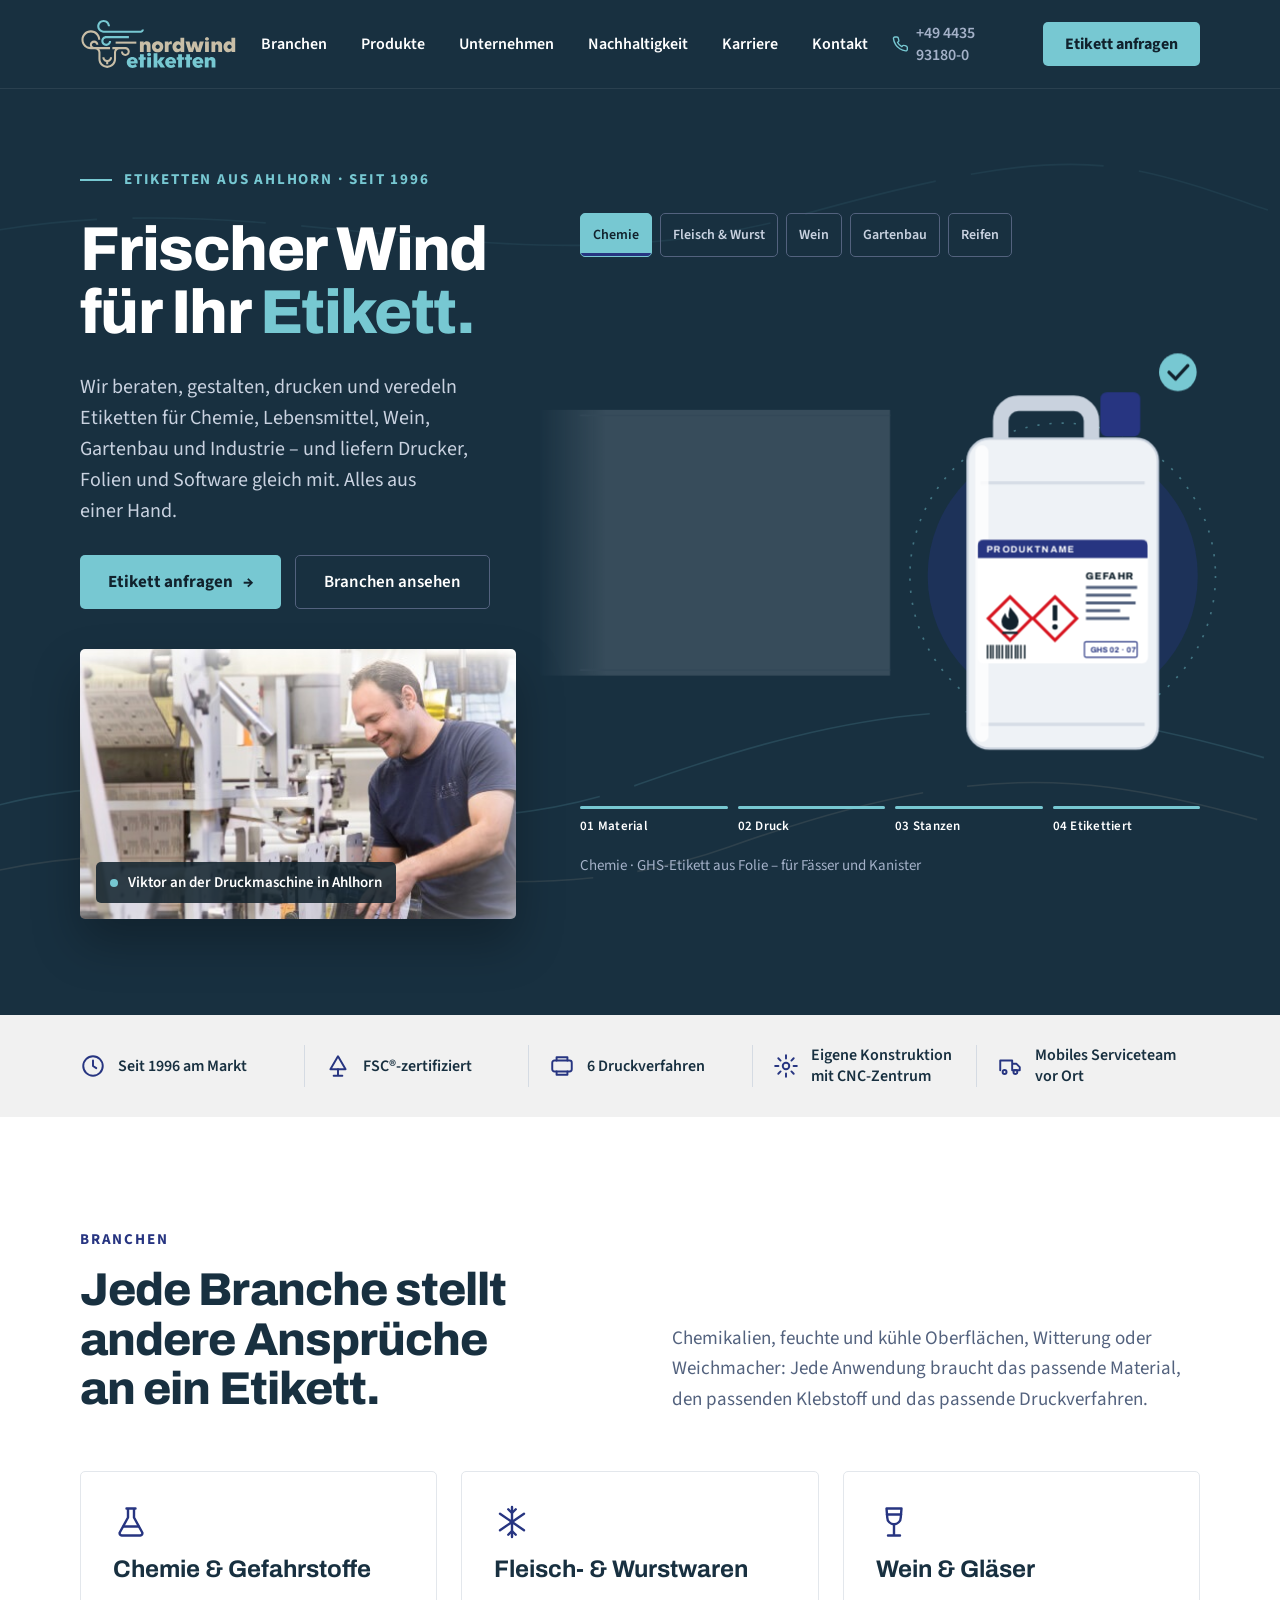
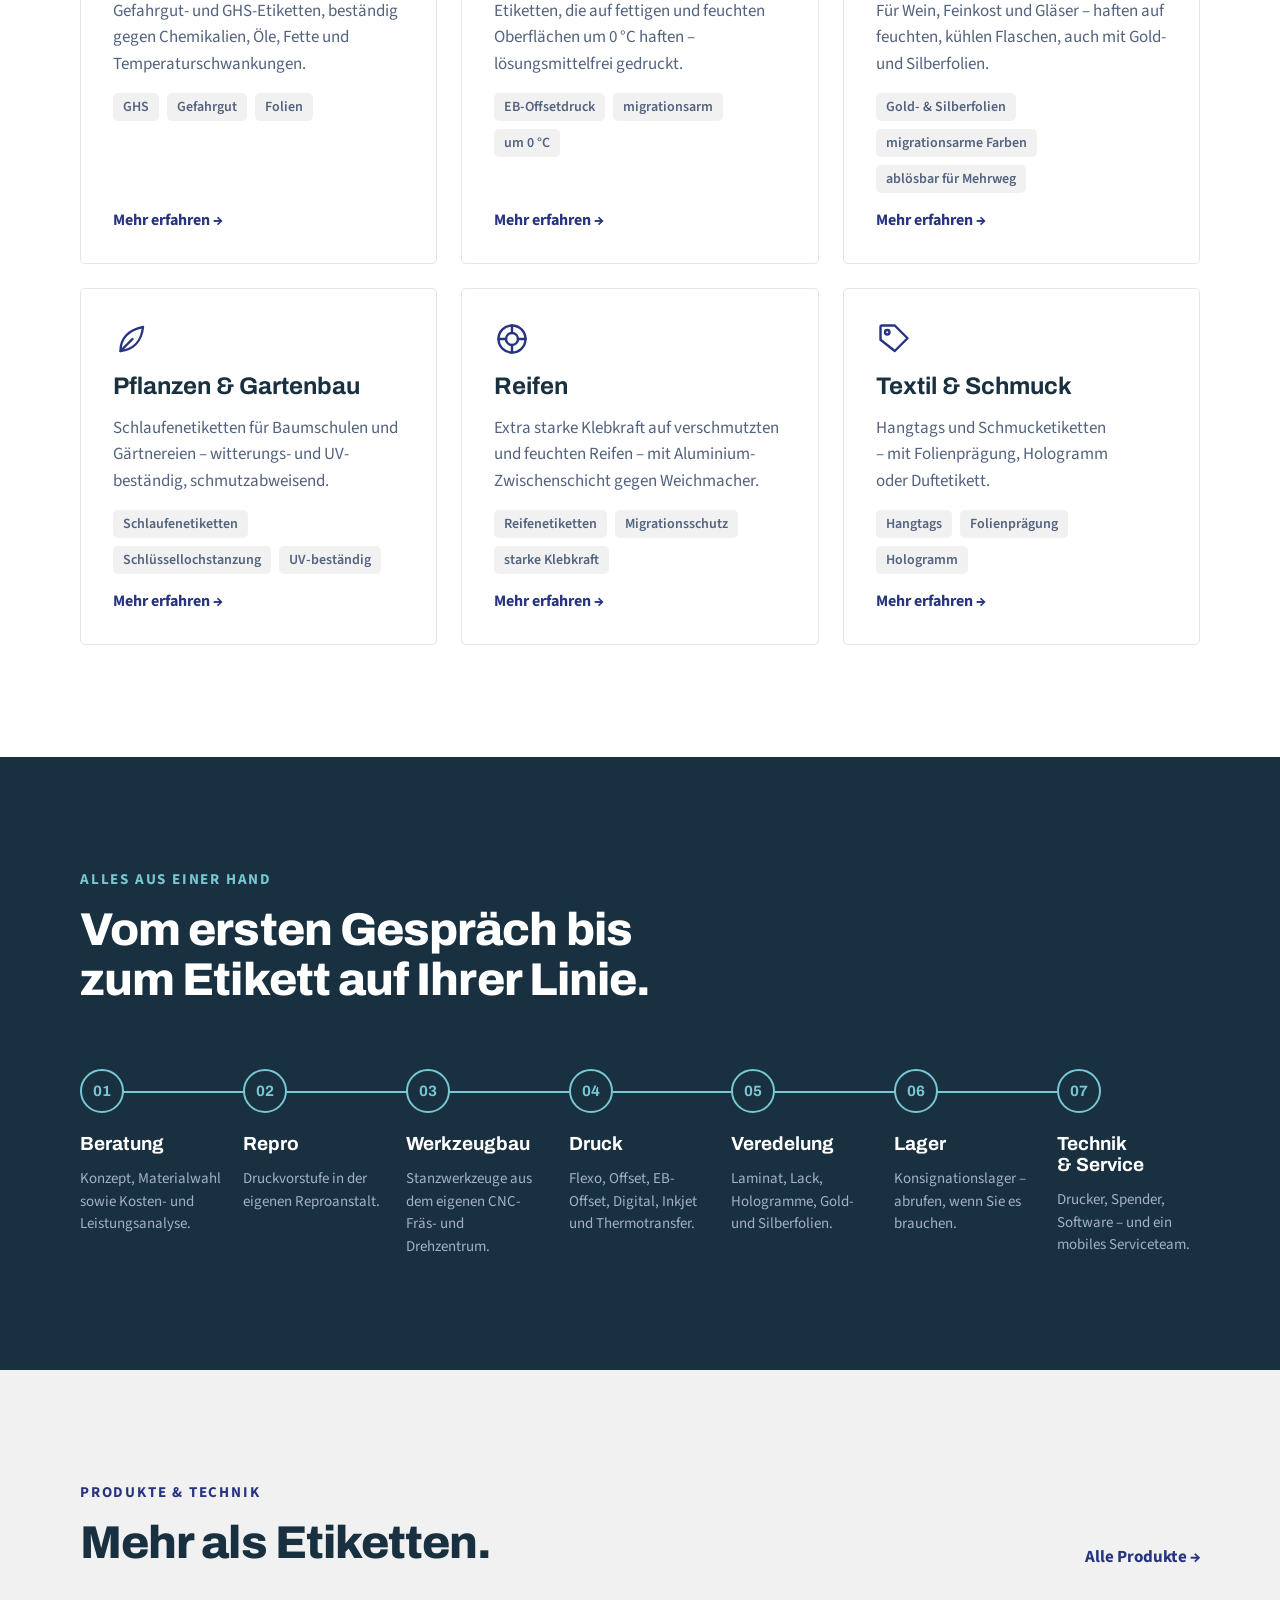
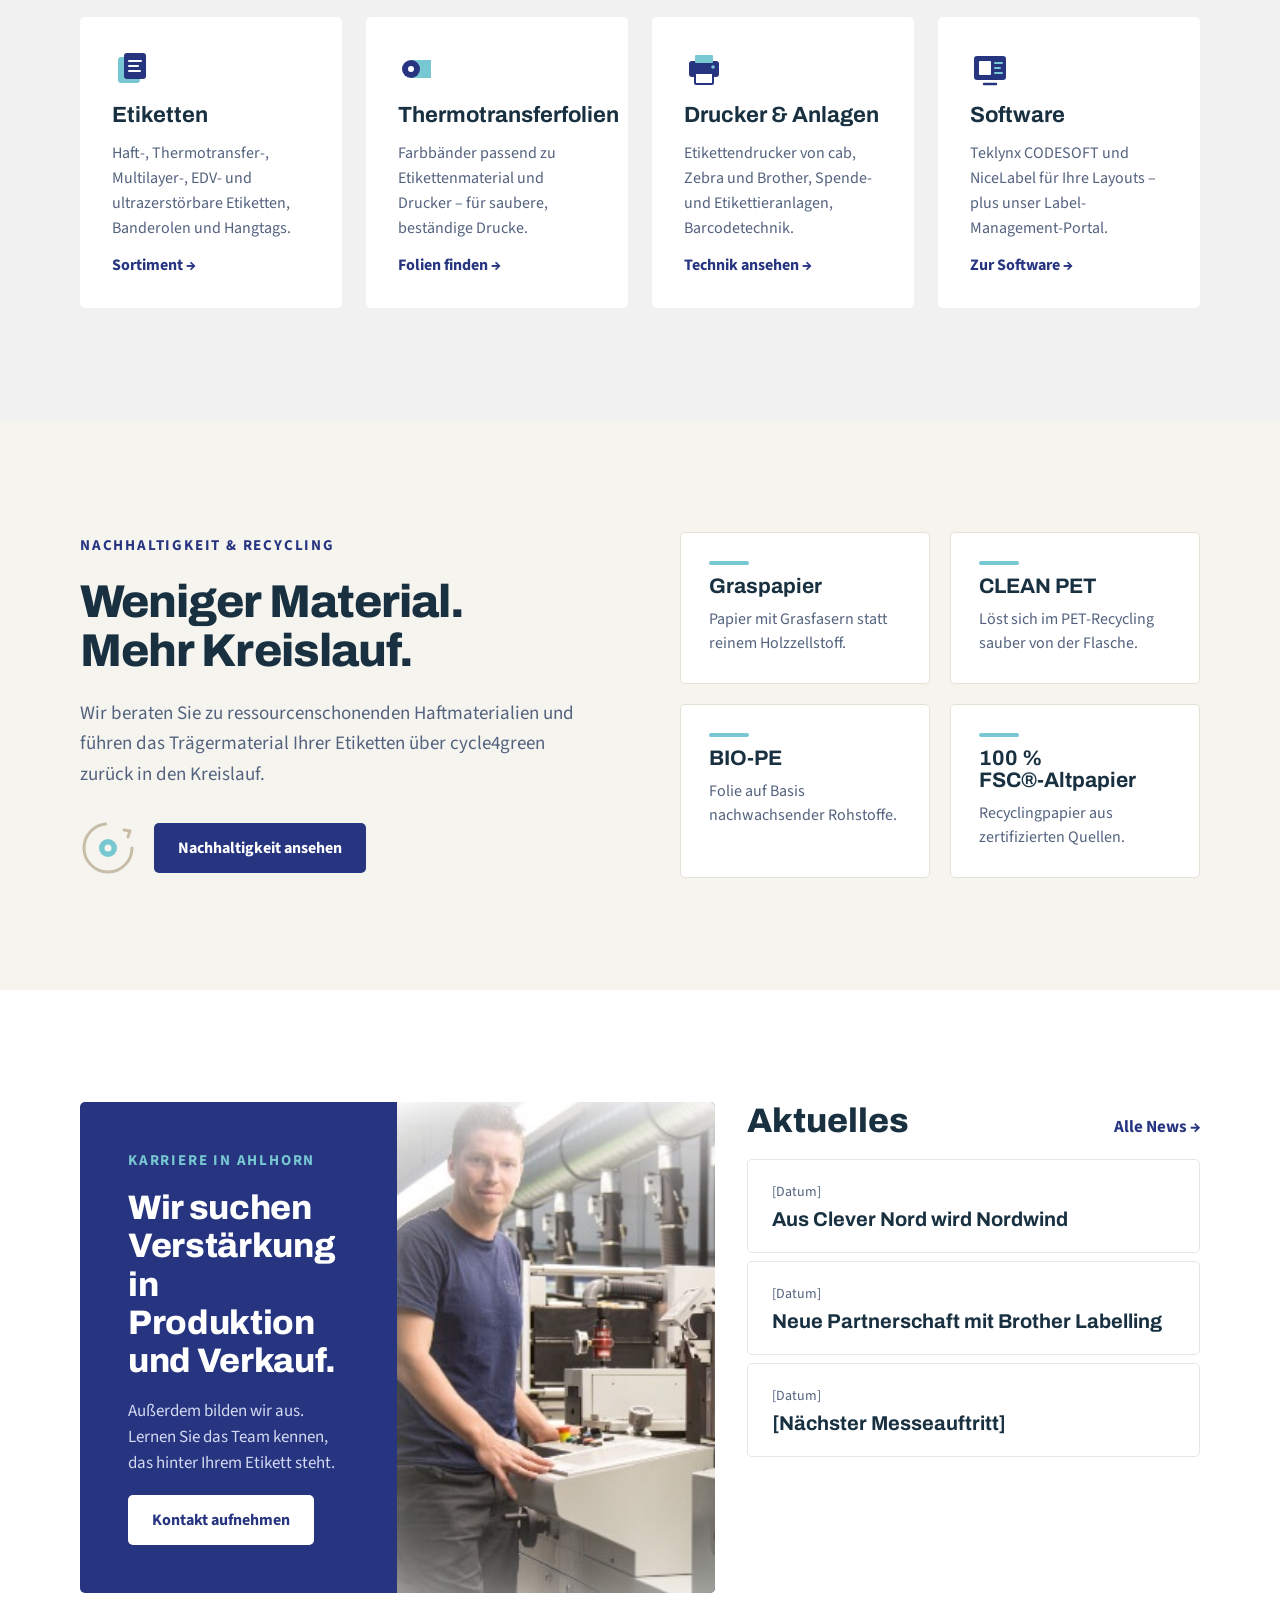
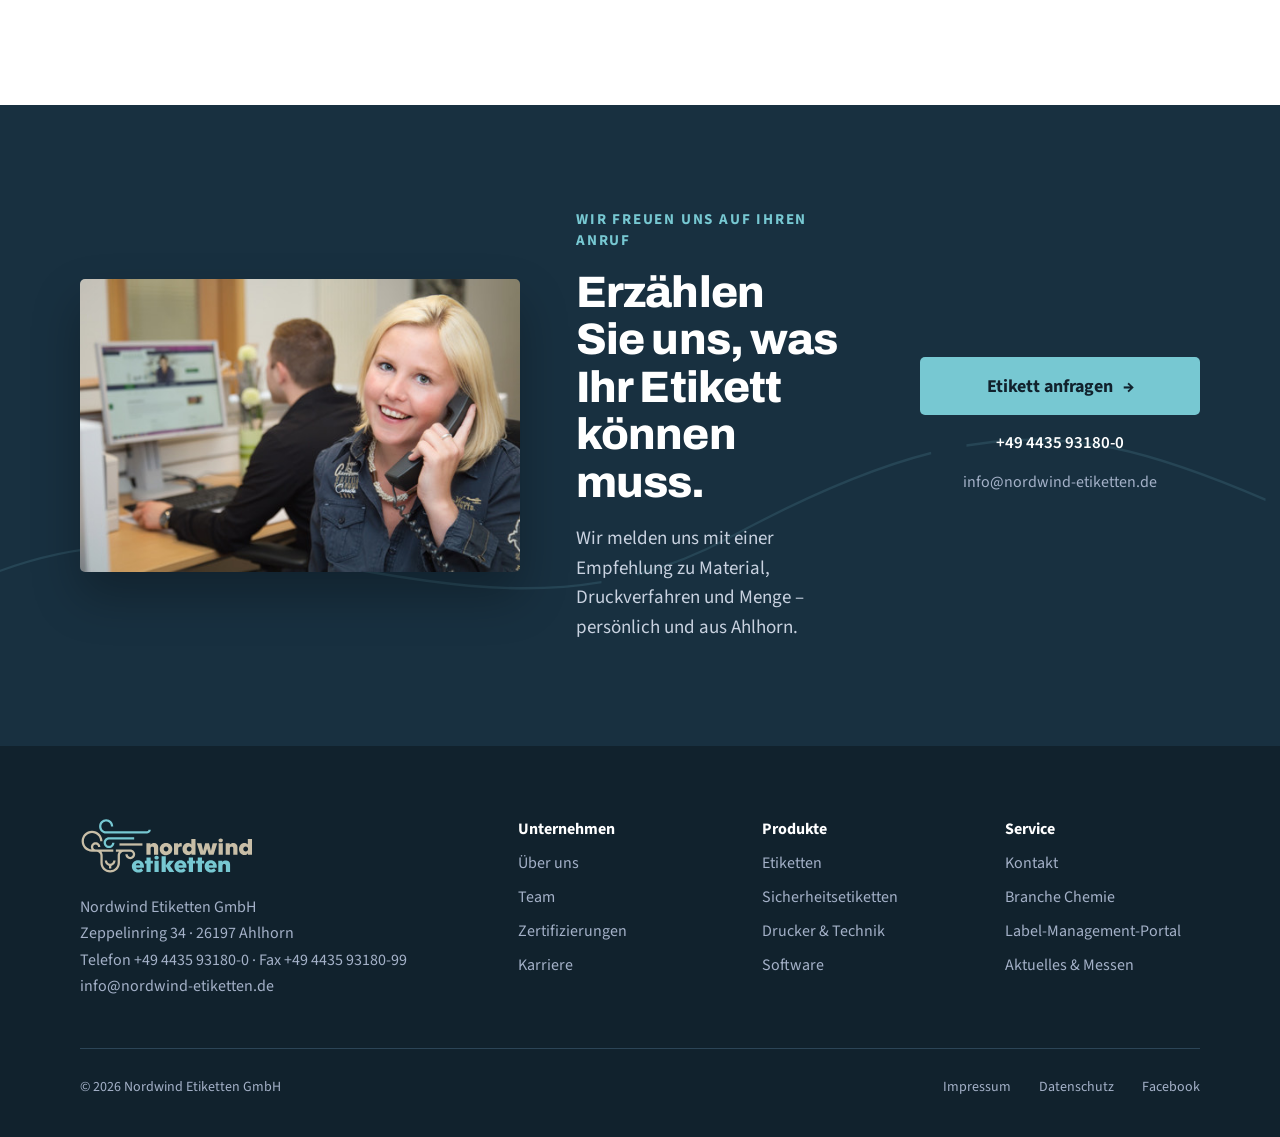
==== commit 71555e15: "Unterseiten, Scroll-Effekte und korrigiertes Logo Co-Authored-By: Claude Opus 5 (1M context) <norepl" ====
--- a/index.html
+++ b/index.html
@@ -18,12 +18,12 @@
   <div class="wrap">
     <a class="logo" href="#top" aria-label="Nordwind Etiketten – Startseite"><img src="img/logo-nordwind.svg" alt="Nordwind Etiketten"></a>
     <nav class="nav" aria-label="Hauptnavigation">
-      <a href="#prozess">Unternehmen</a>
       <a href="#branchen">Branchen</a>
       <a href="#produkte">Produkte</a>
-      <a href="#nachhaltigkeit">Nachhaltigkeit</a>
+      <a href="ueber-uns.html">Unternehmen</a>
+      <a href="nachhaltigkeit.html">Nachhaltigkeit</a>
       <a href="#karriere">Karriere</a>
-      <a href="#aktuelles">Aktuelles</a>
+      <a href="team-kontakt.html">Kontakt</a>
     </nav>
     <div class="header-actions">
       <a class="phone" href="tel:+4944359318000" aria-label="Anrufen: +49 4435 93180-0">
@@ -38,12 +38,12 @@
   </div>
   <nav id="mobile-nav" class="mobile-nav" aria-label="Mobile Navigation" hidden>
     <div class="wrap">
-      <a href="#prozess">Unternehmen</a>
       <a href="#branchen">Branchen</a>
       <a href="#produkte">Produkte</a>
-      <a href="#nachhaltigkeit">Nachhaltigkeit</a>
+      <a href="ueber-uns.html">Unternehmen</a>
+      <a href="nachhaltigkeit.html">Nachhaltigkeit</a>
       <a href="#karriere">Karriere</a>
-      <a href="#aktuelles">Aktuelles</a>
+      <a href="team-kontakt.html">Kontakt</a>
       <a class="btn btn--teal" href="#kontakt">Etikett anfragen</a>
     </div>
   </nav>
@@ -312,7 +312,7 @@
         <p class="lead">Chemikalien, feuchte und kühle Oberflächen, Witterung oder Weichmacher: Jede Anwendung braucht das passende Material, den passenden Klebstoff und das passende Druckverfahren.</p>
       </div>
       <div class="card-grid">
-        <a class="card" href="#kontakt">
+        <a class="card" href="branche-chemie.html">
           <svg width="36" height="36" viewBox="0 0 24 24" fill="none" stroke="#273581" stroke-width="1.6" stroke-linecap="round" stroke-linejoin="round" aria-hidden="true"><path d="M9 3h6M10 3v6L4.5 19a1.5 1.5 0 0 0 1.3 2h12.4a1.5 1.5 0 0 0 1.3-2L14 9V3"/><path d="M7 15h10"/></svg>
           <h3>Chemie &amp; Gefahrstoffe</h3>
           <p>Gefahrgut- und GHS-Etiketten, beständig gegen Chemikalien, Öle, Fette und Temperaturschwankungen.</p>
@@ -430,7 +430,7 @@
         <p class="lead">Wir beraten Sie zu ressourcenschonenden Haftmaterialien und führen das Trägermaterial Ihrer Etiketten über cycle4green zurück in den Kreislauf.</p>
         <div class="sustain-cta">
           <svg class="nw-roll" width="56" height="56" viewBox="0 0 56 56" fill="none" aria-hidden="true"><circle cx="28" cy="28" r="24" stroke="#C8BEA7" stroke-width="3" stroke-dasharray="110 40" stroke-linecap="round"/><path d="M44 10l6 1-2 6" stroke="#C8BEA7" stroke-width="3" stroke-linecap="round" stroke-linejoin="round"/><circle cx="28" cy="28" r="9" fill="#77C8D2"/><circle cx="28" cy="28" r="3.5" fill="#f6f4ef"/></svg>
-          <a class="btn btn--royal" href="#kontakt">Nachhaltige Materialien</a>
+          <a class="btn btn--royal" href="nachhaltigkeit.html">Nachhaltigkeit ansehen</a>
         </div>
       </div>
       <div class="material-grid">
@@ -450,7 +450,7 @@
           <div class="eyebrow eyebrow--light">Karriere in Ahlhorn</div>
           <h2>Wir suchen Verstärkung in Produktion und Verkauf.</h2>
           <p>Außerdem bilden wir aus. Lernen Sie das Team kennen, das hinter Ihrem Etikett steht.</p>
-          <a class="btn btn--white" href="#kontakt">Offene Stellen</a>
+          <a class="btn btn--white" href="team-kontakt.html">Kontakt aufnehmen</a>
         </div>
         <img src="img/druck-arke.jpg" alt="Arke an der Etikettendruckmaschine" loading="lazy">
       </div>
@@ -496,22 +496,22 @@
       </div>
       <div class="footer-col">
         <strong>Unternehmen</strong>
-        <a href="#prozess">Über uns</a>
-        <a href="#karriere">Team</a>
-        <a href="#nachhaltigkeit">Zertifizierungen</a>
+        <a href="ueber-uns.html">Über uns</a>
+        <a href="team-kontakt.html#team">Team</a>
+        <a href="ueber-uns.html#zertifikate">Zertifizierungen</a>
         <a href="#karriere">Karriere</a>
       </div>
       <div class="footer-col">
         <strong>Produkte</strong>
         <a href="#produkte">Etiketten</a>
-        <a href="#produkte">Thermotransferfolien</a>
+        <a href="sicherheitsetiketten.html">Sicherheitsetiketten</a>
         <a href="#produkte">Drucker &amp; Technik</a>
         <a href="#produkte">Software</a>
       </div>
       <div class="footer-col">
         <strong>Service</strong>
-        <a href="#kontakt">Kontakt</a>
-        <a href="#kontakt">Downloads</a>
+        <a href="team-kontakt.html">Kontakt</a>
+        <a href="branche-chemie.html">Branche Chemie</a>
         <a href="https://label-management.de" rel="noopener">Label-Management-Portal</a>
         <a href="#aktuelles">Aktuelles &amp; Messen</a>
       </div>
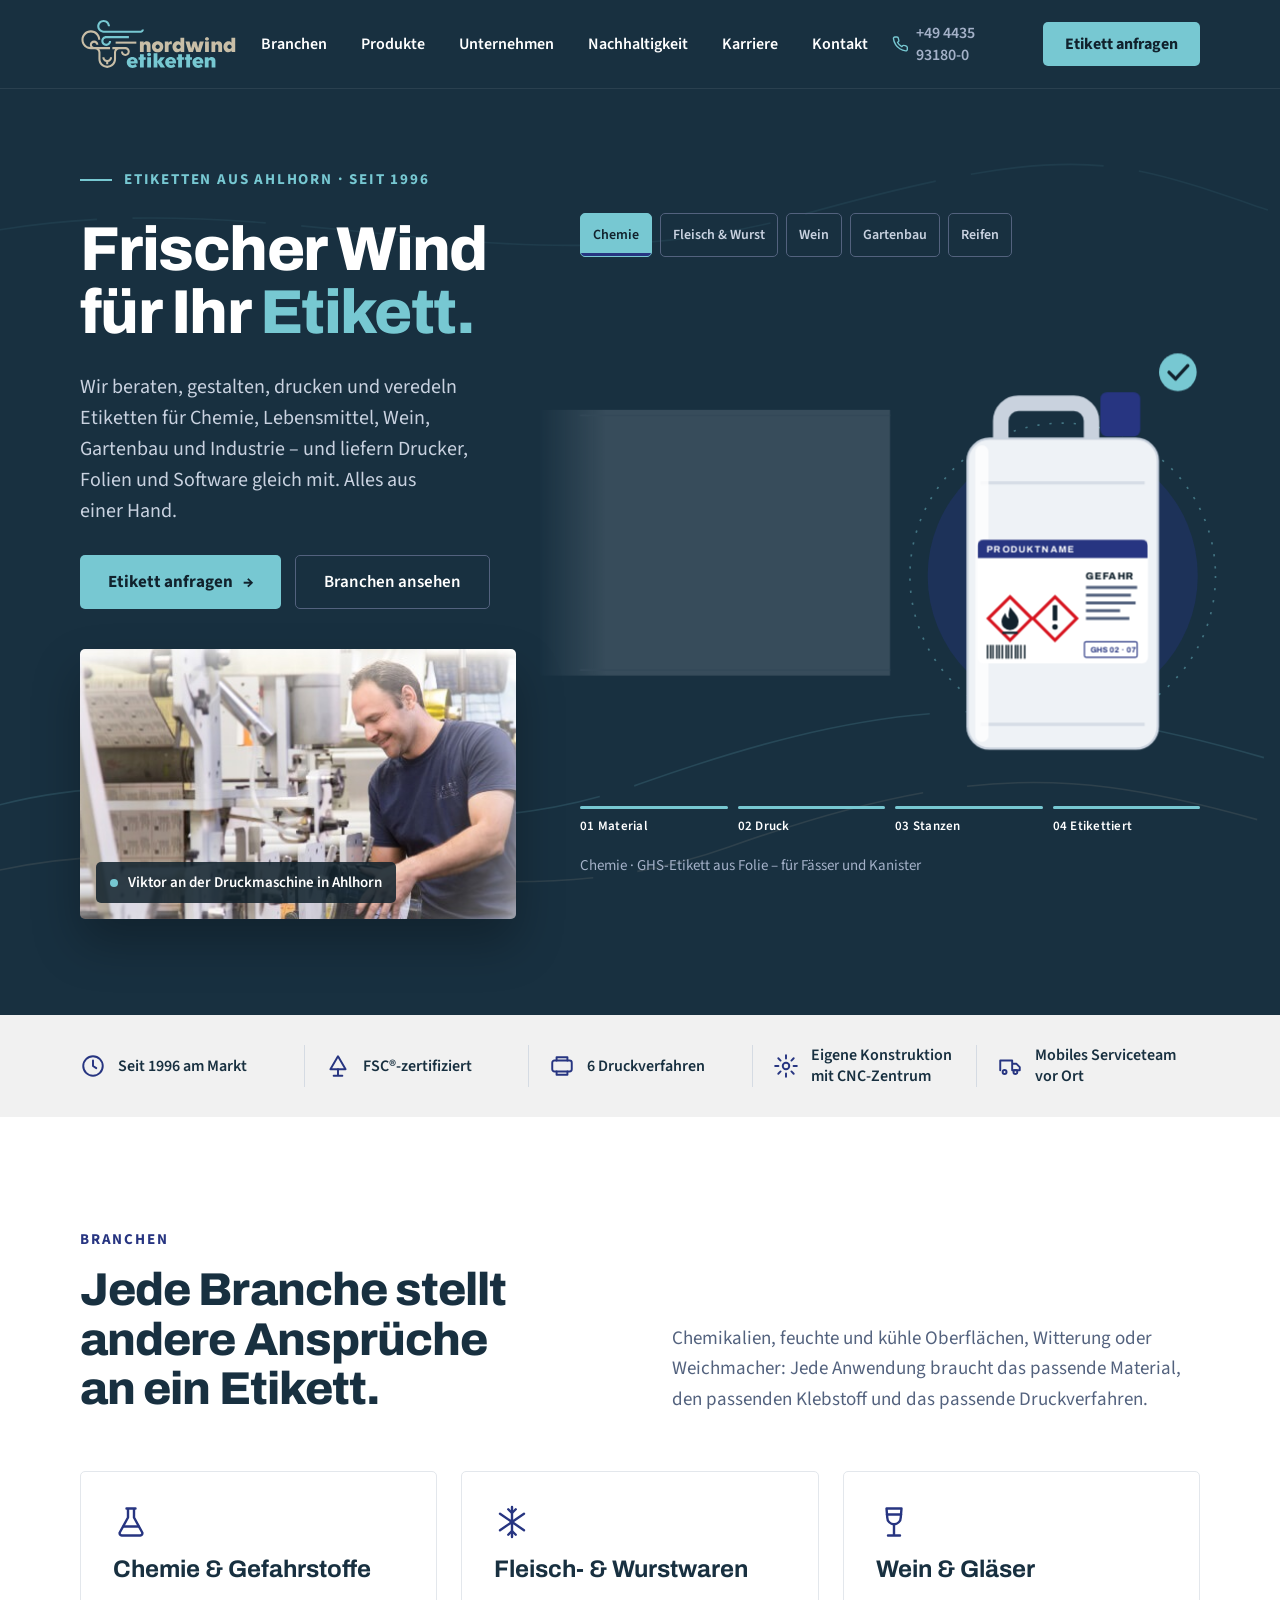
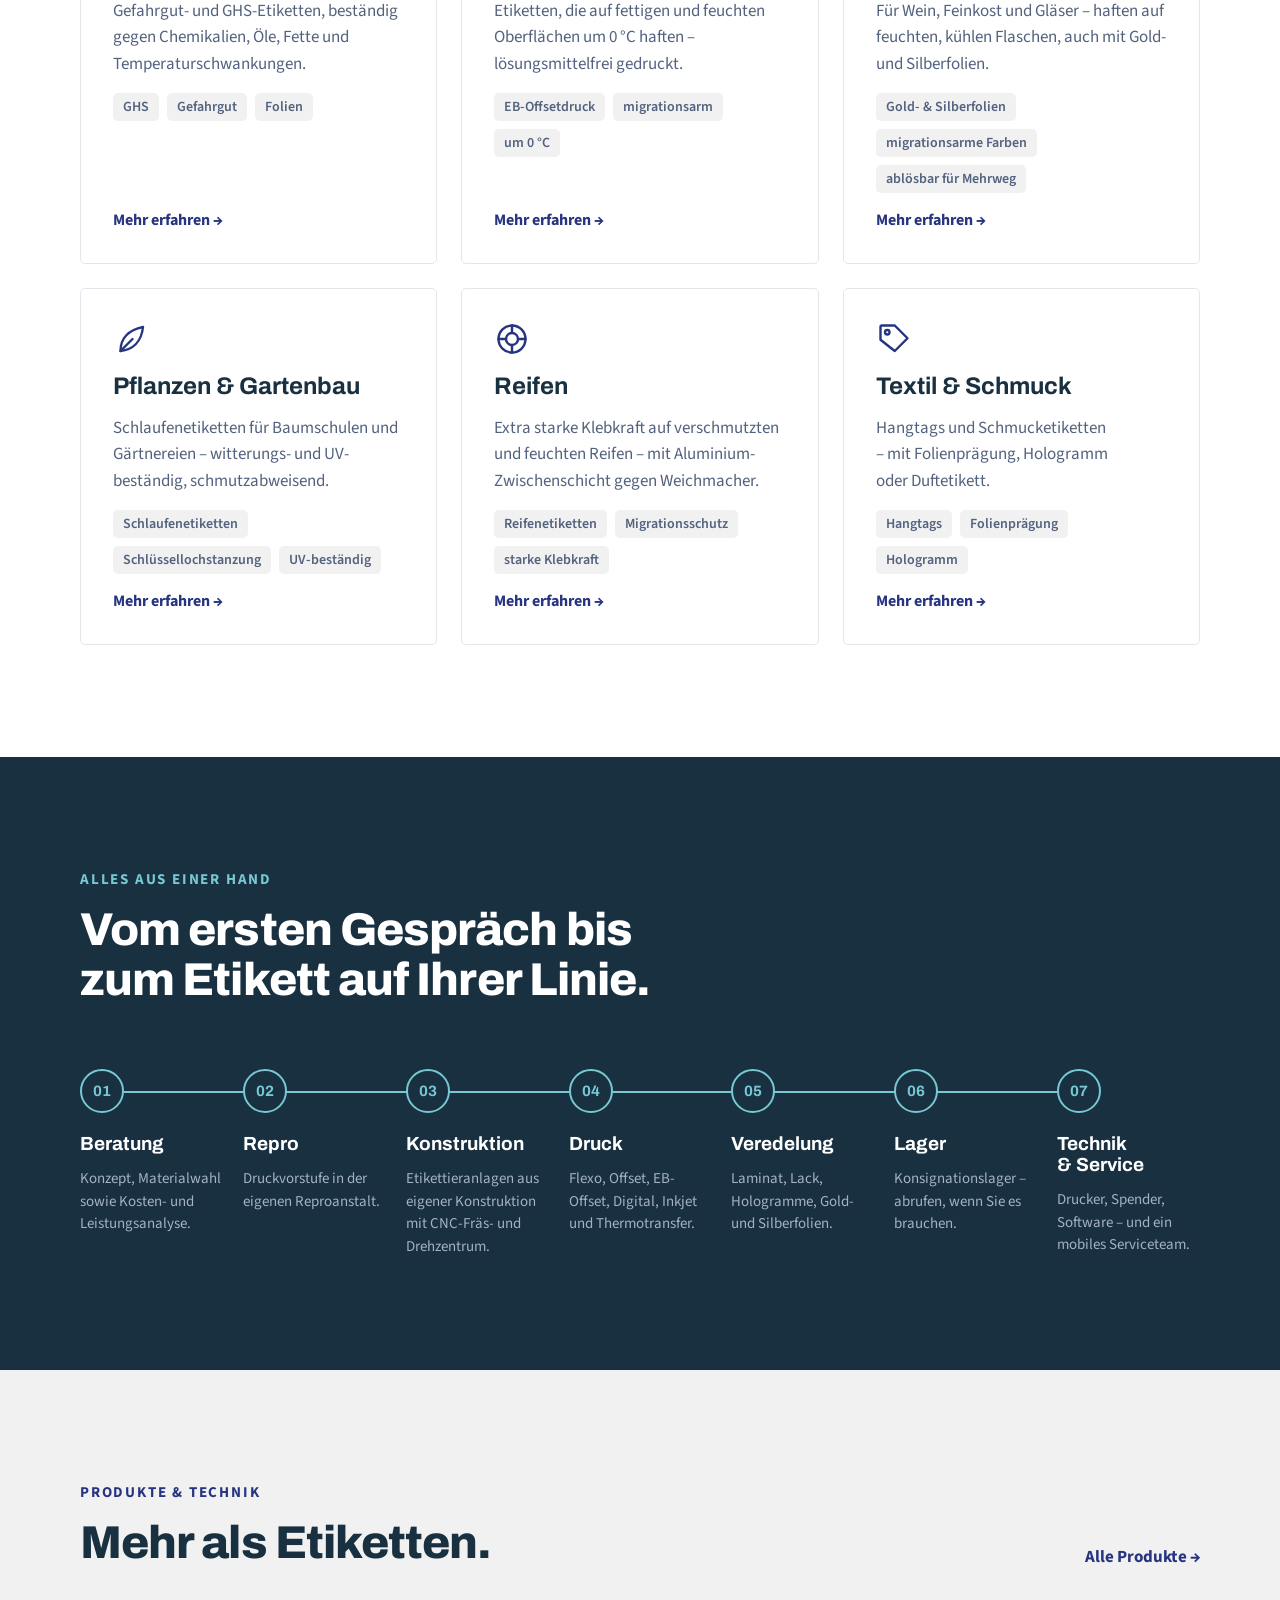
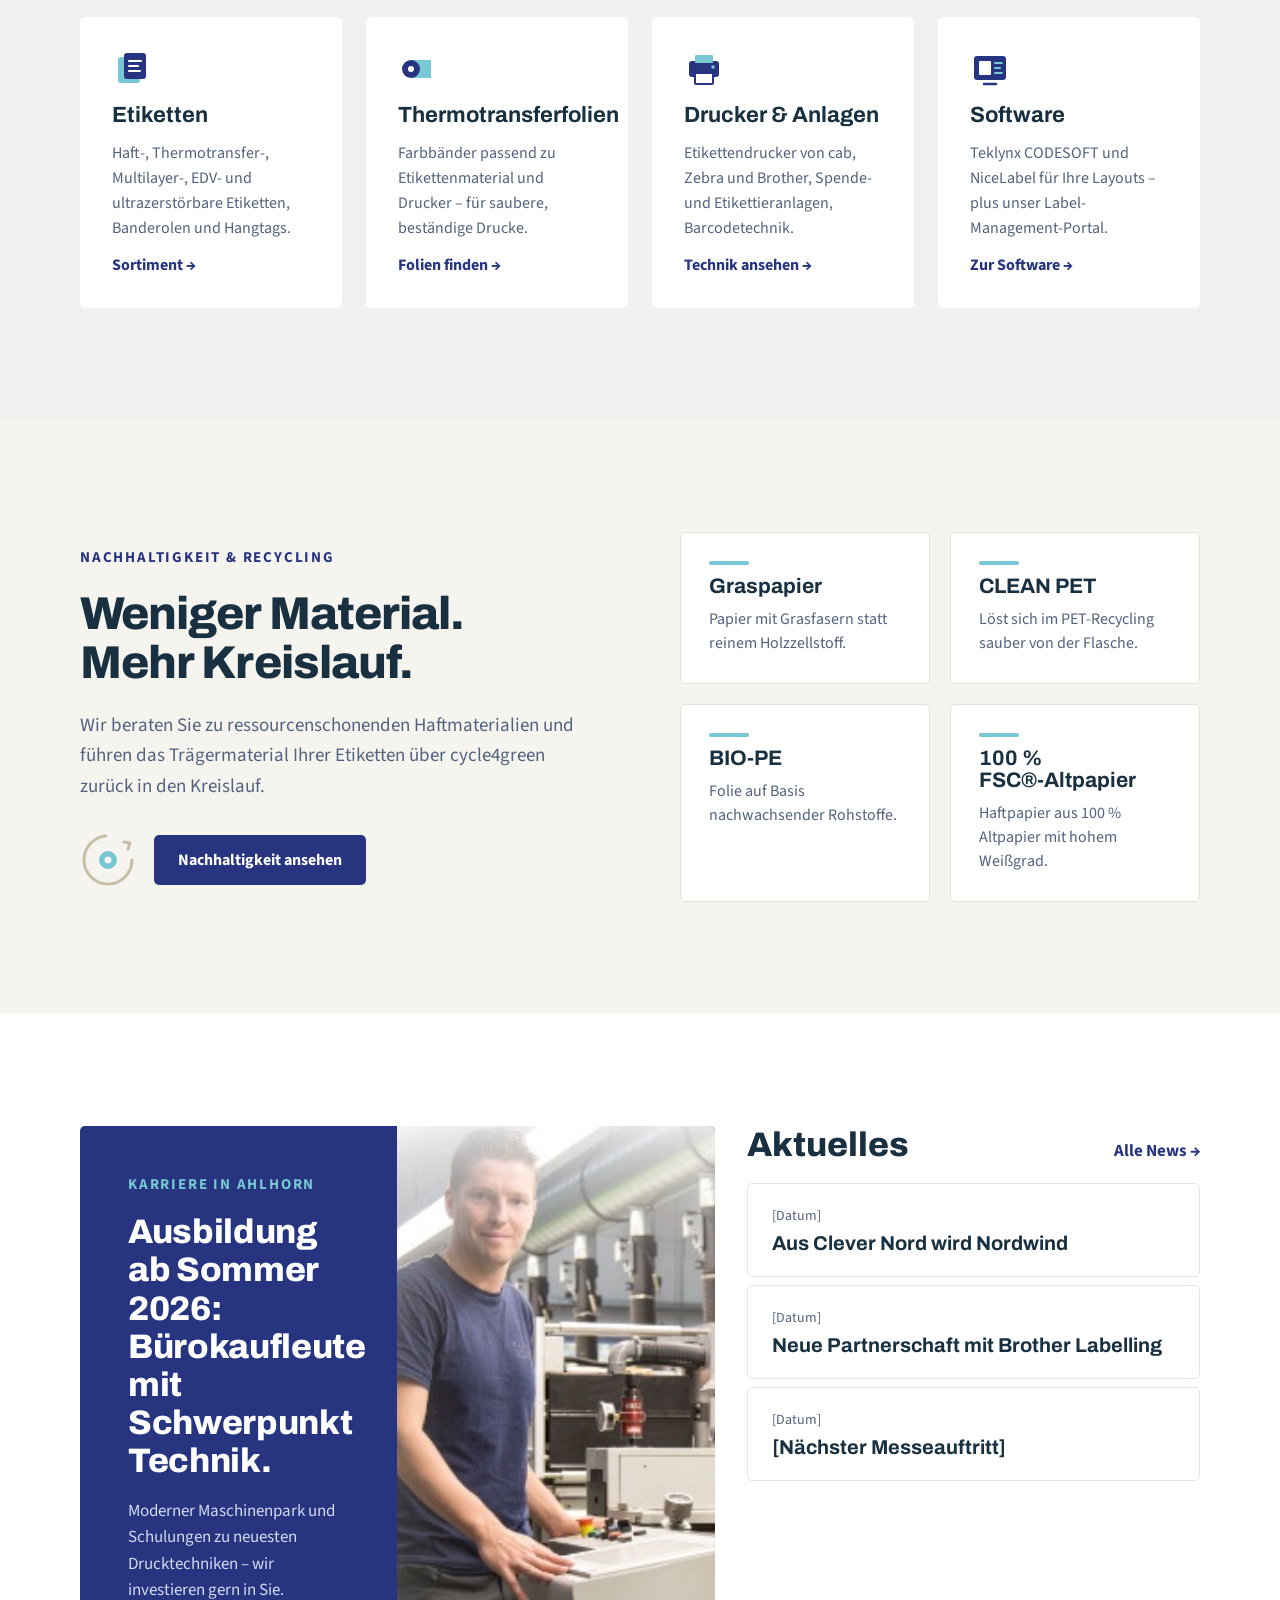
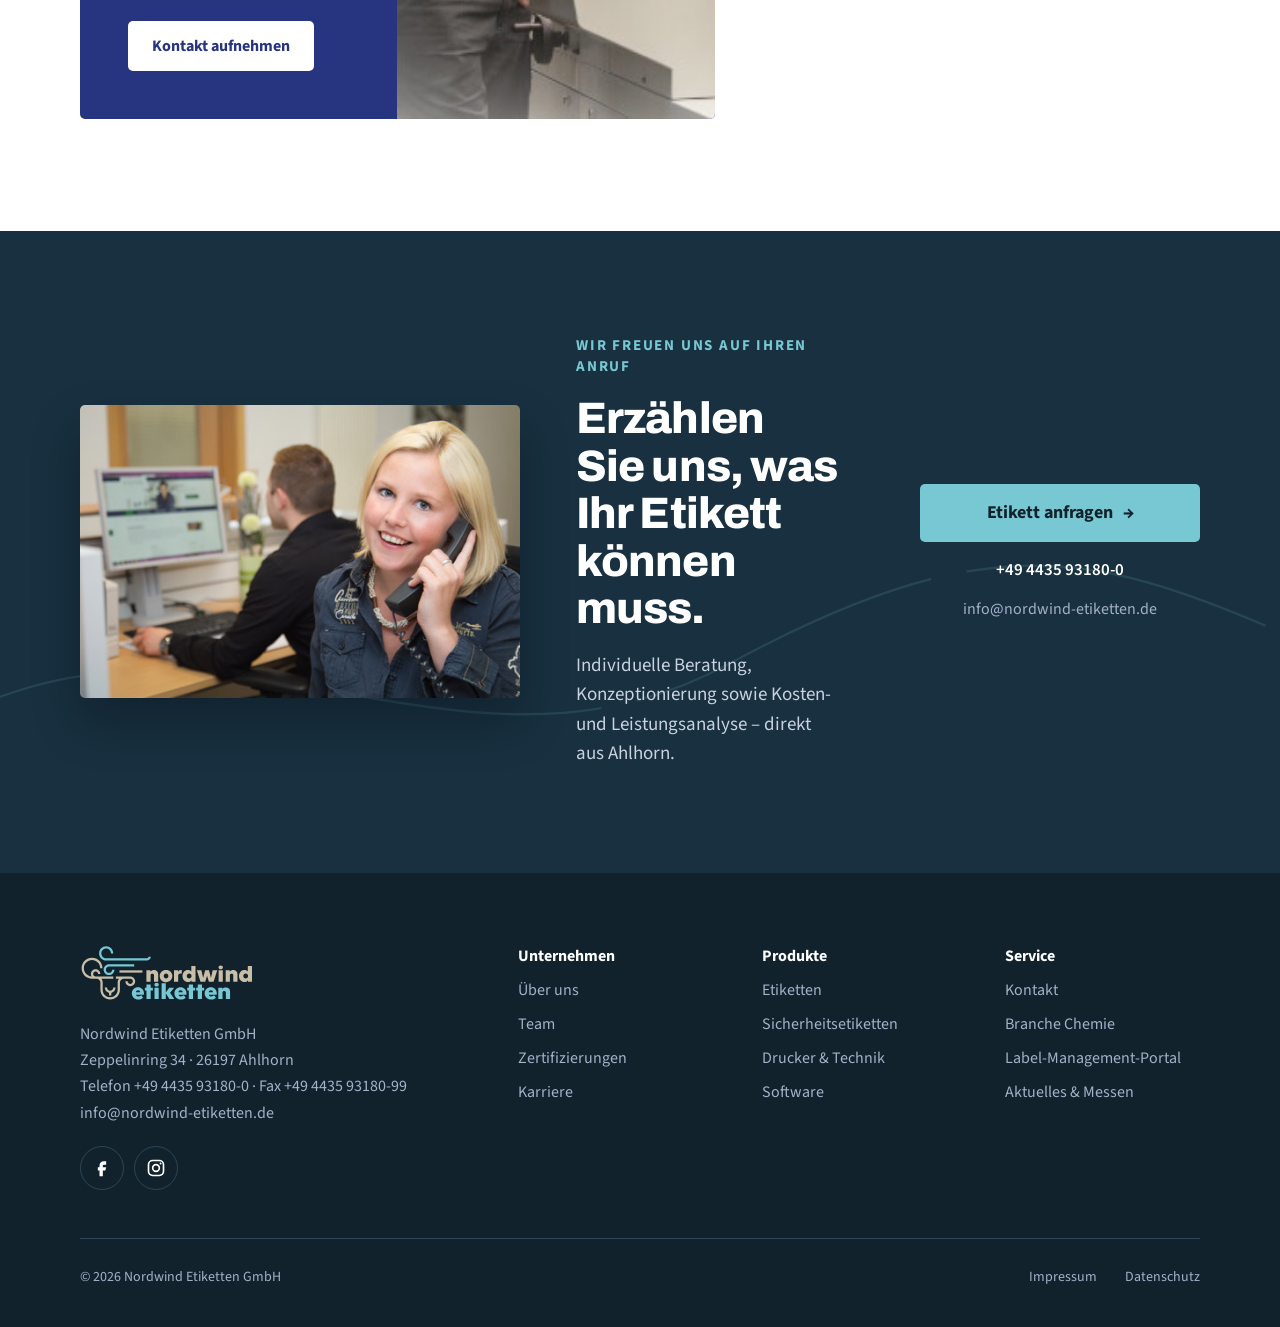
==== commit 73ec2e1b: "Inhalte an alte Website angeglichen, Facebook- und Instagram-Icons Co-Authored-By: Claude Opus 5 (1M" ====
--- a/index.html
+++ b/index.html
@@ -45,6 +45,10 @@
       <a href="#karriere">Karriere</a>
       <a href="team-kontakt.html">Kontakt</a>
       <a class="btn btn--teal" href="#kontakt">Etikett anfragen</a>
+      <div class="social">
+        <a href="https://www.facebook.com/nordwindetiketten/" target="_blank" rel="noopener" aria-label="Nordwind Etiketten auf Facebook"><svg width="20" height="20" viewBox="0 0 24 24" fill="currentColor" aria-hidden="true"><path d="M14 8h3V4h-3c-2.8 0-5 2.2-5 5v2H7v4h2v7h4v-7h3l1-4h-4V9c0-.6.4-1 1-1z"/></svg></a>
+        <a href="#" data-instagram-pending aria-label="Nordwind Etiketten auf Instagram"><svg width="20" height="20" viewBox="0 0 24 24" fill="none" stroke="currentColor" stroke-width="2" aria-hidden="true"><rect x="3" y="3" width="18" height="18" rx="5"/><circle cx="12" cy="12" r="4"/><circle cx="17.5" cy="6.5" r="1.2" fill="currentColor" stroke="none"/></svg></a>
+      </div>
     </div>
   </nav>
 </header>
@@ -372,7 +376,7 @@
         <ol class="steps">
           <li class="step"><div class="step-num">01</div><div class="step-body"><h3>Beratung</h3><p>Konzept, Materialwahl sowie Kosten- und Leistungsanalyse.</p></div></li>
           <li class="step"><div class="step-num">02</div><div class="step-body"><h3>Repro</h3><p>Druckvorstufe in der eigenen Reproanstalt.</p></div></li>
-          <li class="step"><div class="step-num">03</div><div class="step-body"><h3>Werkzeugbau</h3><p>Stanzwerkzeuge aus dem eigenen CNC-Fräs- und Drehzentrum.</p></div></li>
+          <li class="step"><div class="step-num">03</div><div class="step-body"><h3>Konstruktion</h3><p>Etikettieranlagen aus eigener Konstruktion mit CNC-Fräs- und Drehzentrum.</p></div></li>
           <li class="step"><div class="step-num">04</div><div class="step-body"><h3>Druck</h3><p>Flexo, Offset, EB-Offset, Digital, Inkjet und Thermotransfer.</p></div></li>
           <li class="step"><div class="step-num">05</div><div class="step-body"><h3>Veredelung</h3><p>Laminat, Lack, Hologramme, Gold- und Silberfolien.</p></div></li>
           <li class="step"><div class="step-num">06</div><div class="step-body"><h3>Lager</h3><p>Konsignationslager – abrufen, wenn Sie es brauchen.</p></div></li>
@@ -437,7 +441,7 @@
         <div class="material"><h3>Graspapier</h3><p>Papier mit Grasfasern statt reinem Holzzellstoff.</p></div>
         <div class="material"><h3>CLEAN PET</h3><p>Löst sich im PET-Recycling sauber von der Flasche.</p></div>
         <div class="material"><h3>BIO-PE</h3><p>Folie auf Basis nachwachsender Rohstoffe.</p></div>
-        <div class="material"><h3>100 % FSC®-Altpapier</h3><p>Recyclingpapier aus zertifizierten Quellen.</p></div>
+        <div class="material"><h3>100 % FSC®-Altpapier</h3><p>Haftpapier aus 100 % Altpapier mit hohem Weißgrad.</p></div>
       </div>
     </div>
   </section>
@@ -448,8 +452,8 @@
       <div class="career">
         <div class="career-copy">
           <div class="eyebrow eyebrow--light">Karriere in Ahlhorn</div>
-          <h2>Wir suchen Verstärkung in Produktion und Verkauf.</h2>
-          <p>Außerdem bilden wir aus. Lernen Sie das Team kennen, das hinter Ihrem Etikett steht.</p>
+          <h2>Ausbildung ab Sommer 2026: Bürokaufleute mit Schwerpunkt Technik.</h2>
+          <p>Moderner Maschinenpark und Schulungen zu neuesten Drucktechniken – wir investieren gern in Sie.</p>
           <a class="btn btn--white" href="team-kontakt.html">Kontakt aufnehmen</a>
         </div>
         <img src="img/druck-arke.jpg" alt="Arke an der Etikettendruckmaschine" loading="lazy">
@@ -476,7 +480,7 @@
       <div class="contact-copy">
         <div class="eyebrow eyebrow--light">Wir freuen uns auf Ihren Anruf</div>
         <h2>Erzählen Sie uns, was Ihr Etikett können muss.</h2>
-        <p>Wir melden uns mit einer Empfehlung zu Material, Druckverfahren und Menge – persönlich und aus Ahlhorn.</p>
+        <p>Individuelle Beratung, Konzeptionierung sowie Kosten- und Leistungsanalyse – direkt aus Ahlhorn.</p>
       </div>
       <div class="contact-actions">
         <a class="btn btn--teal" href="mailto:info@nordwind-etiketten.de?subject=Etikett%20anfragen">Etikett anfragen <span aria-hidden="true">→</span></a>
@@ -493,6 +497,10 @@
       <div class="footer-brand">
         <img src="img/logo-nordwind.svg" alt="Nordwind Etiketten">
         <p>Nordwind Etiketten GmbH<br>Zeppelinring 34 · 26197 Ahlhorn<br>Telefon +49 4435 93180-0 · Fax +49 4435 93180-99<br>info@nordwind-etiketten.de</p>
+        <div class="social">
+          <a href="https://www.facebook.com/nordwindetiketten/" target="_blank" rel="noopener" aria-label="Nordwind Etiketten auf Facebook"><svg width="20" height="20" viewBox="0 0 24 24" fill="currentColor" aria-hidden="true"><path d="M14 8h3V4h-3c-2.8 0-5 2.2-5 5v2H7v4h2v7h4v-7h3l1-4h-4V9c0-.6.4-1 1-1z"/></svg></a>
+          <a href="#" data-instagram-pending aria-label="Nordwind Etiketten auf Instagram"><svg width="20" height="20" viewBox="0 0 24 24" fill="none" stroke="currentColor" stroke-width="2" aria-hidden="true"><rect x="3" y="3" width="18" height="18" rx="5"/><circle cx="12" cy="12" r="4"/><circle cx="17.5" cy="6.5" r="1.2" fill="currentColor" stroke="none"/></svg></a>
+        </div>
       </div>
       <div class="footer-col">
         <strong>Unternehmen</strong>
@@ -521,7 +529,6 @@
       <nav aria-label="Rechtliches">
         <a href="#">Impressum</a>
         <a href="#">Datenschutz</a>
-        <a href="#">Facebook</a>
       </nav>
     </div>
   </div>
--- a/styles.css
+++ b/styles.css
@@ -444,3 +444,10 @@
   .pr-track { width: 100% !important; }
   .st-tab.is-active .st-tabbar { animation: none; transform: none; }
 }
+
+/* Social Media */
+.social { display: flex; gap: 10px; }
+.social a { width: 44px; height: 44px; border-radius: 22px; border: 1px solid #2c4557; color: #fff; display: inline-flex; align-items: center; justify-content: center; transition: background .2s, border-color .2s, color .2s; }
+.social a:hover { background: var(--teal); border-color: var(--teal); color: var(--deep); }
+.mobile-nav .social { margin-top: 16px; }
+.mobile-nav .social a { width: 44px; min-height: 44px; border: 1px solid #2c4557; font-size: 0; justify-content: center; }
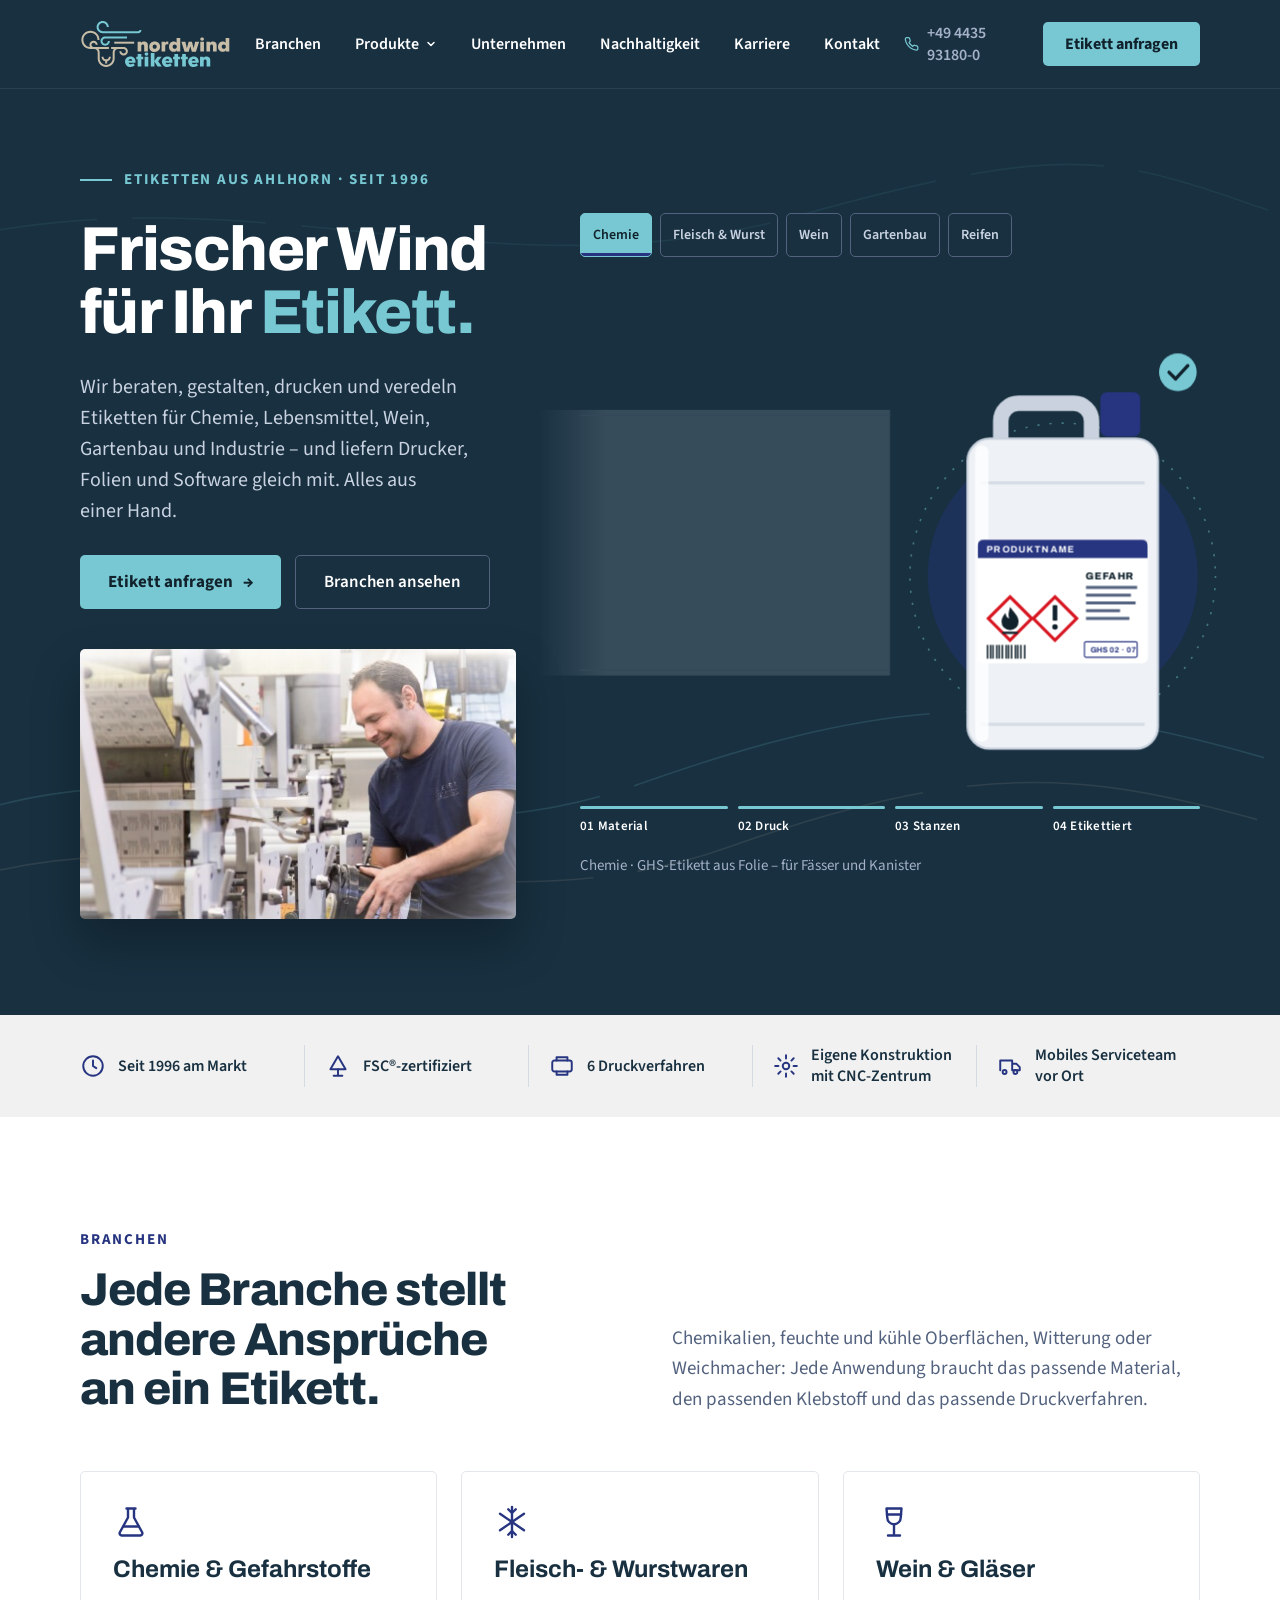
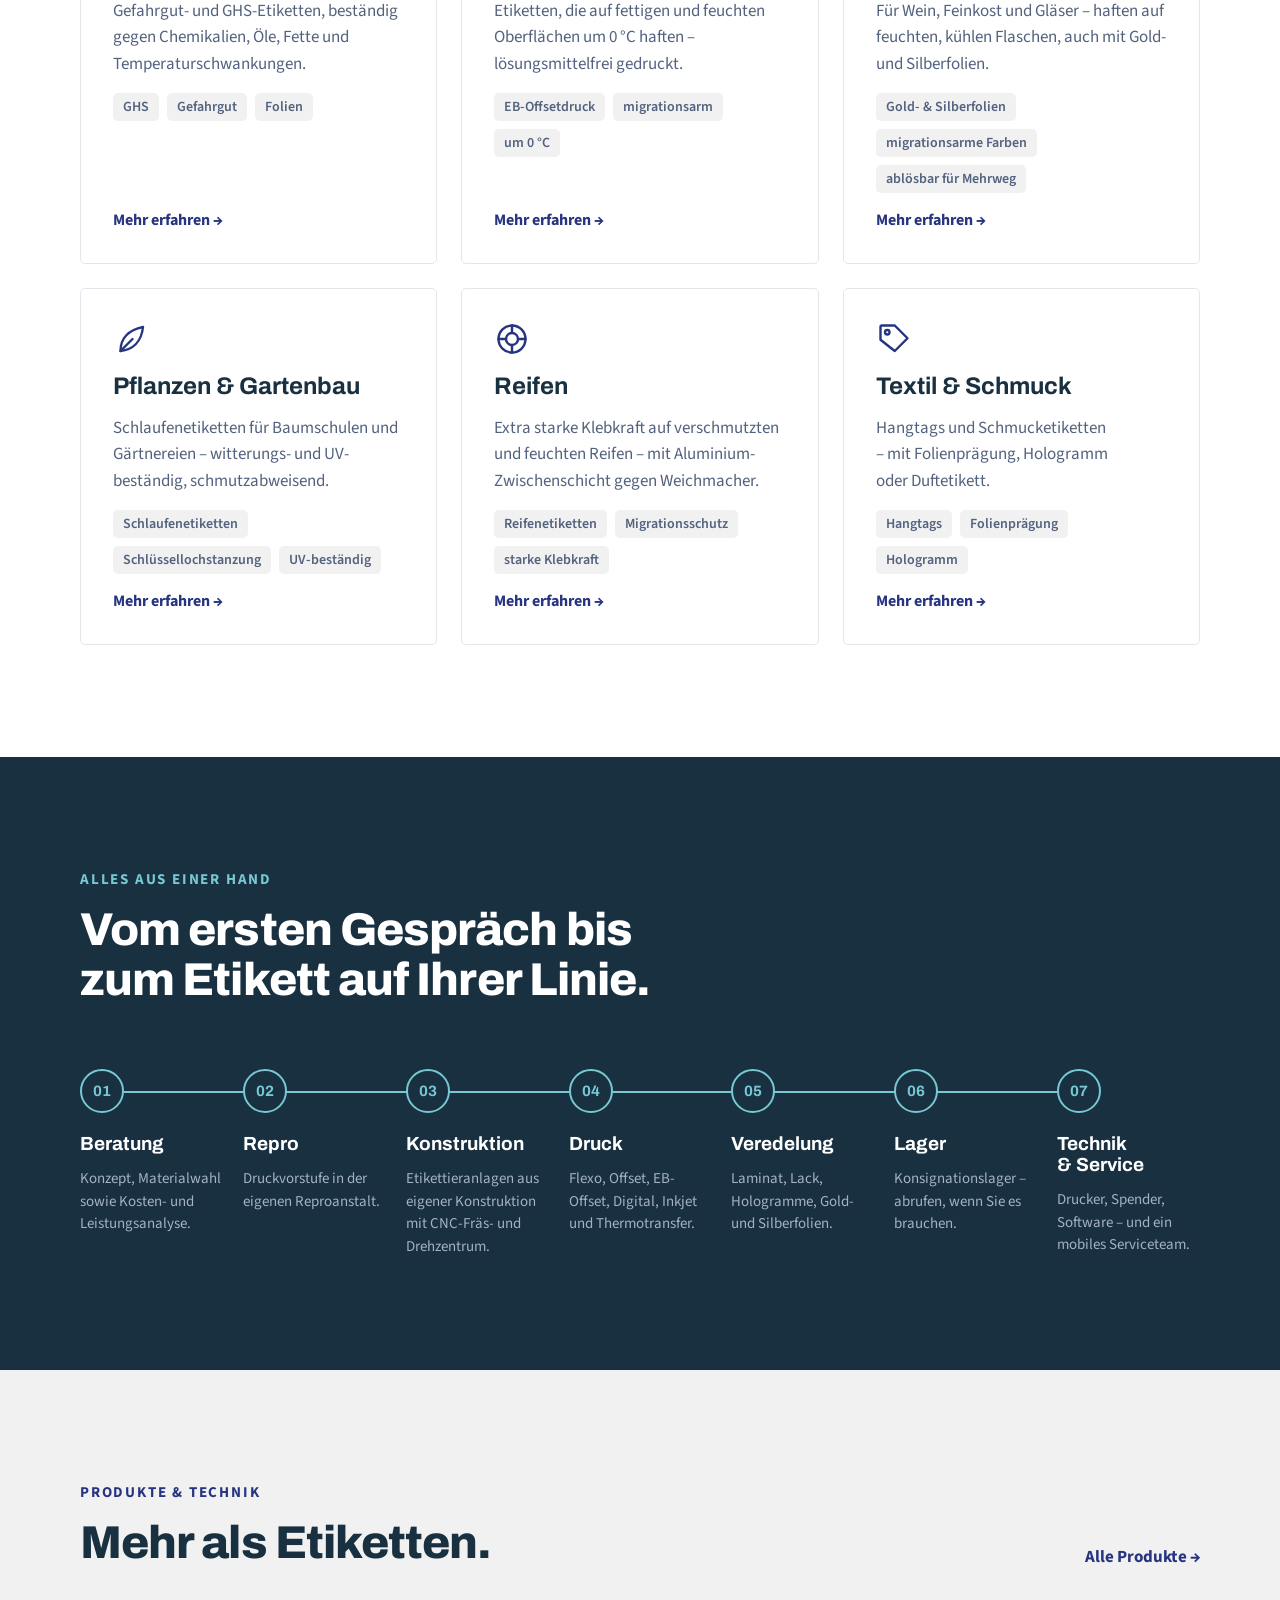
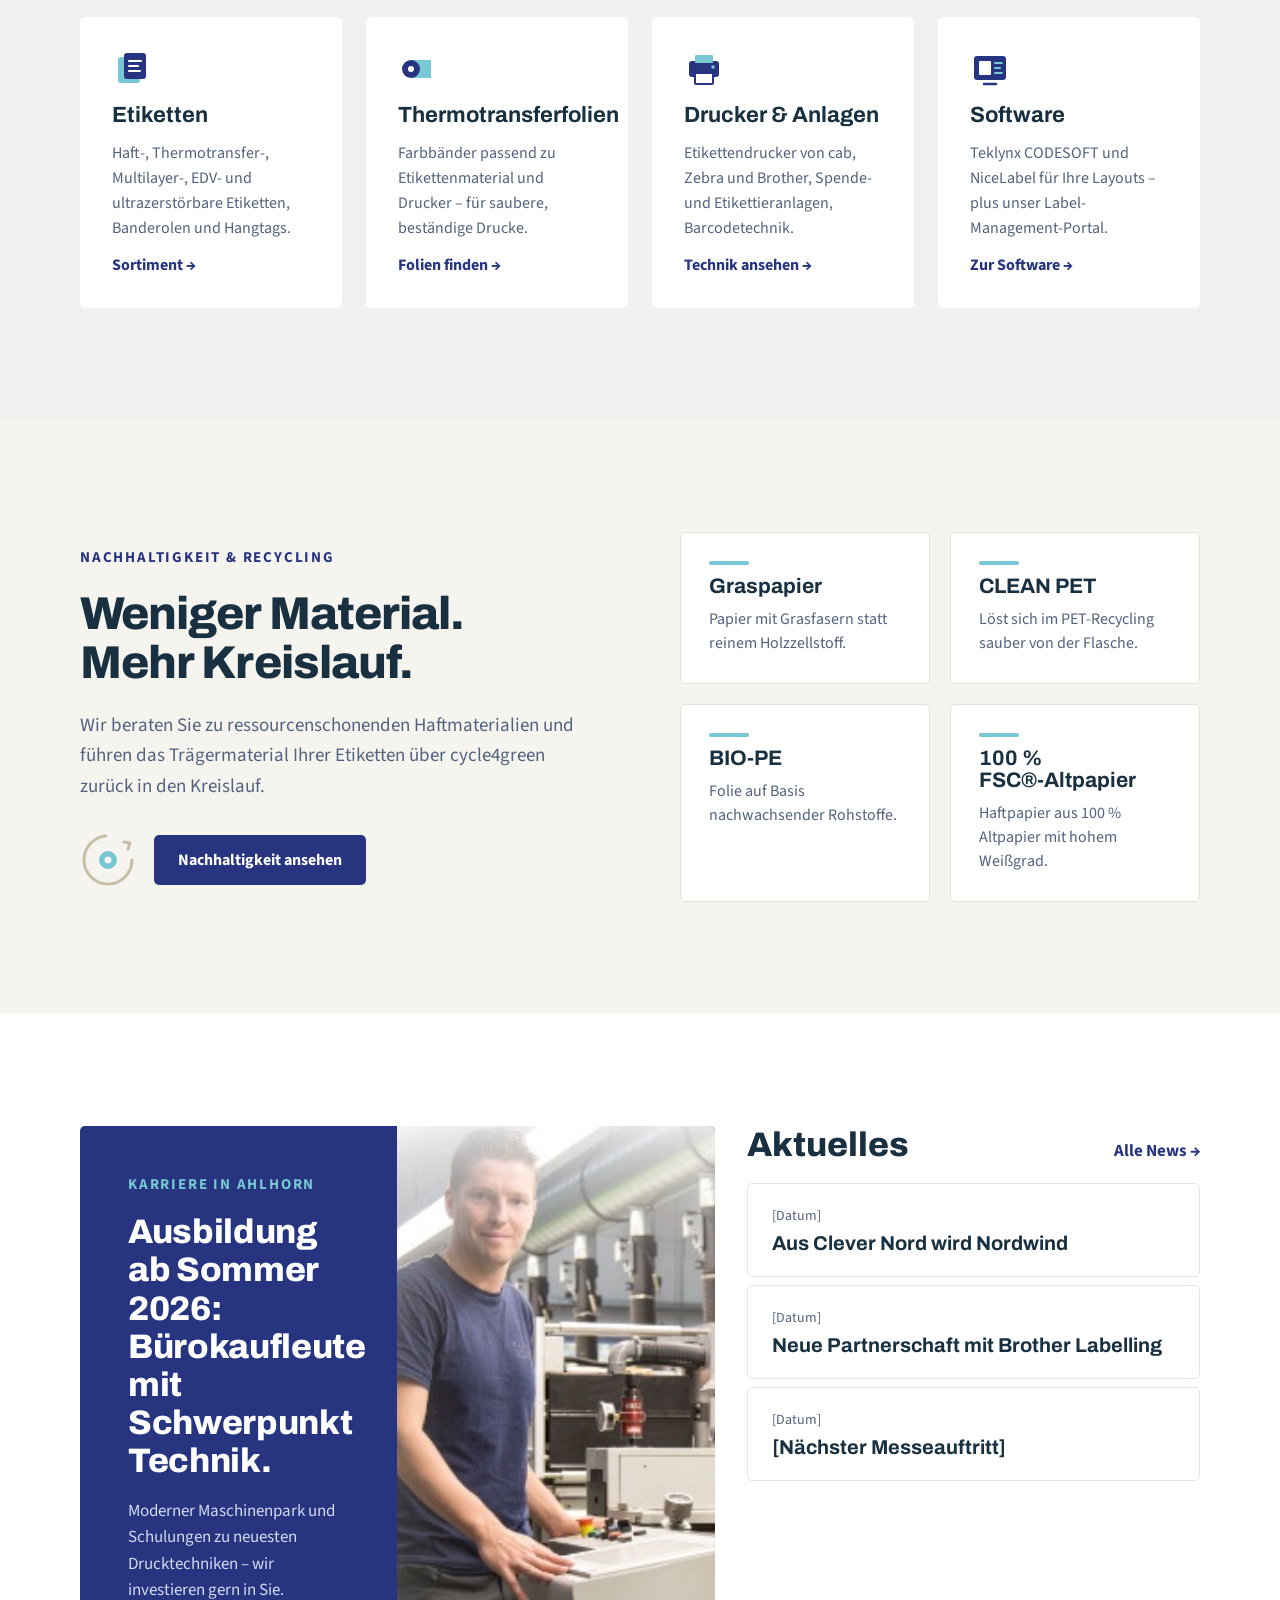
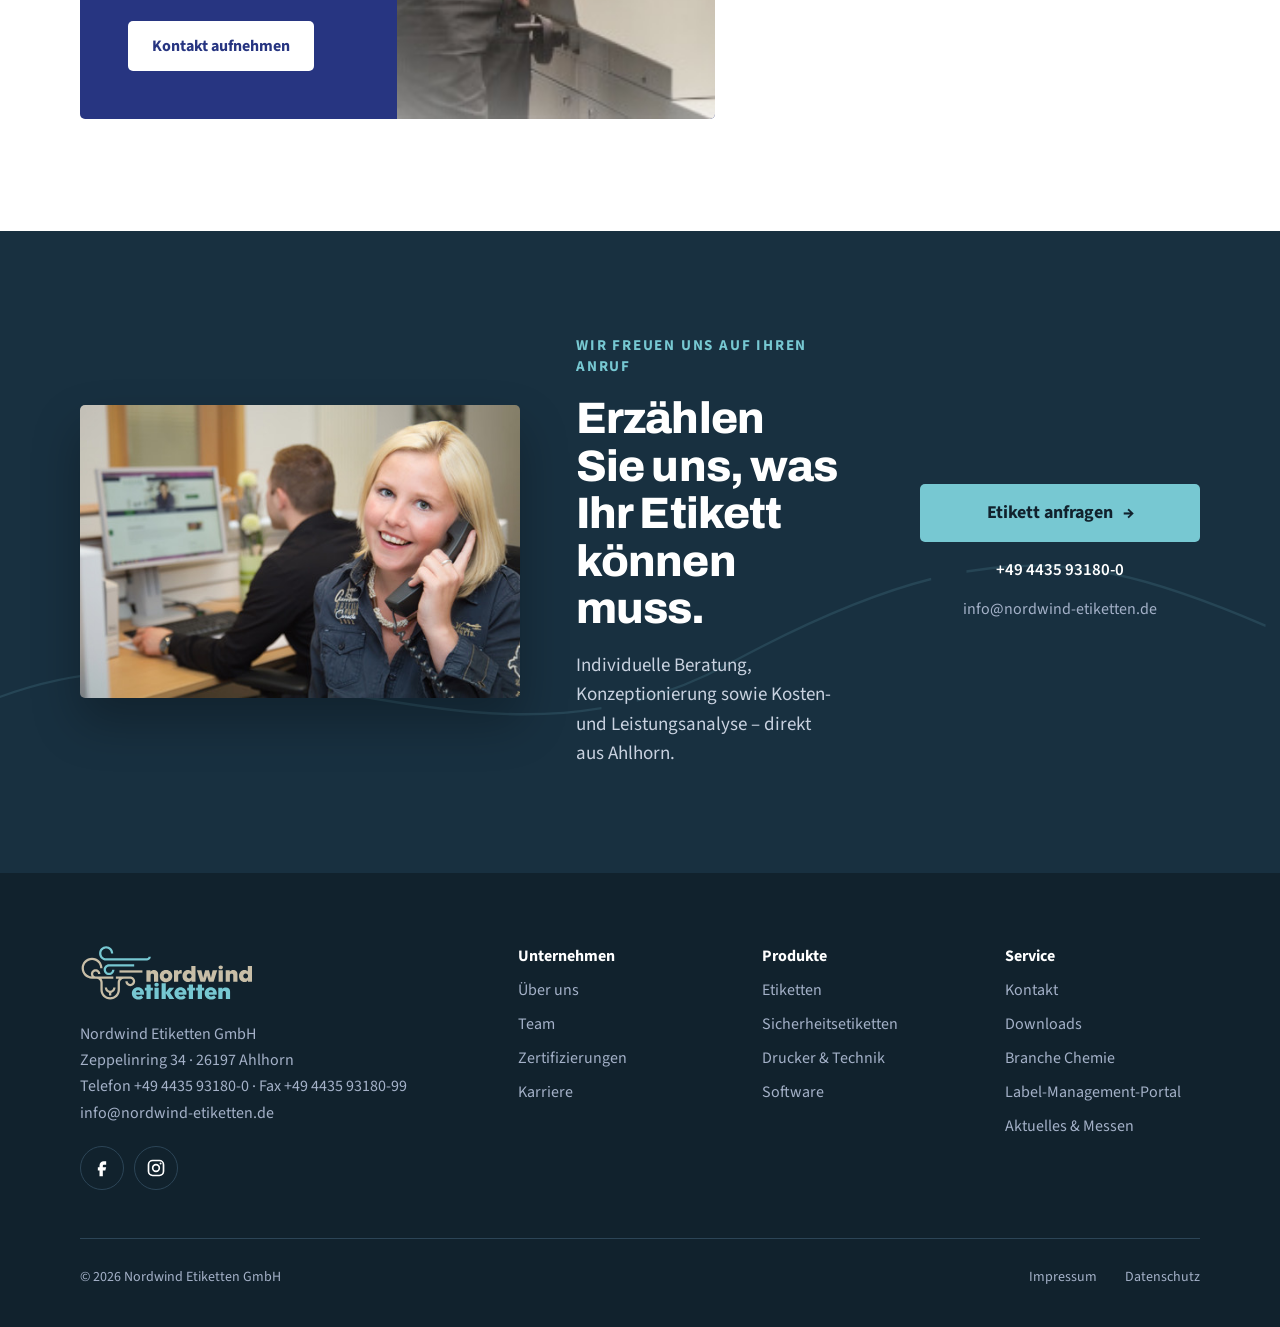
==== commit 8933ec6b: "Etiketten, Drucker & Technik, Downloads, Aufklappmenü und Kontaktleiste Co-Authored-By: Claude Opus " ====
--- a/index.html
+++ b/index.html
@@ -19,7 +19,14 @@
     <a class="logo" href="#top" aria-label="Nordwind Etiketten – Startseite"><img src="img/logo-nordwind.svg" alt="Nordwind Etiketten"></a>
     <nav class="nav" aria-label="Hauptnavigation">
       <a href="#branchen">Branchen</a>
-      <a href="#produkte">Produkte</a>
+      <div class="nav-item has-mega">
+        <a class="nav-trigger" href="etiketten.html" aria-haspopup="true" aria-expanded="false">Produkte<svg width="12" height="12" viewBox="0 0 24 24" fill="none" stroke="currentColor" stroke-width="3" stroke-linecap="round" stroke-linejoin="round" aria-hidden="true"><path d="M6 9l6 6 6-6"/></svg></a>
+        <div class="mega">
+          <div class="mega-col"><strong>Etiketten</strong><a href="etiketten.html#uebersicht">Etikettenarten &amp; Anwendungen</a><a href="sicherheitsetiketten.html">Sicherheitsetiketten</a><a href="etiketten.html#materialien">Materialien &amp; Klebstoffe</a><a href="etiketten.html#druck">Druck, Farben &amp; Veredelung</a><a href="etiketten.html#aufmachung">Aufmachung, Lager &amp; Repro</a></div>
+          <div class="mega-col"><strong>Drucker &amp; Technik</strong><a href="technik.html#drucker">Etikettendrucker im Vergleich</a><a href="technik.html#etikettierung">Etikettier- &amp; Spendeanlagen</a><a href="technik.html#barcodetechnik">Barcodetechnik</a><a href="technik.html#folien">Thermotransferfolien</a></div>
+          <div class="mega-col"><strong>Software &amp; Service</strong><a href="technik.html#software">Software</a><a href="downloads.html">Downloads</a><a href="https://label-management.de" rel="noopener">Label-Management-Portal</a></div>
+        </div>
+      </div>
       <a href="ueber-uns.html">Unternehmen</a>
       <a href="nachhaltigkeit.html">Nachhaltigkeit</a>
       <a href="#karriere">Karriere</a>
@@ -39,7 +46,10 @@
   <nav id="mobile-nav" class="mobile-nav" aria-label="Mobile Navigation" hidden>
     <div class="wrap">
       <a href="#branchen">Branchen</a>
-      <a href="#produkte">Produkte</a>
+      <details class="mnav-group">
+        <summary>Produkte</summary>
+        <div class="mnav-sub"><a href="etiketten.html">Etiketten-Übersicht</a><a href="sicherheitsetiketten.html">Sicherheitsetiketten</a><a href="technik.html">Drucker &amp; Technik</a><a href="technik.html#software">Software</a><a href="downloads.html">Downloads</a></div>
+      </details>
       <a href="ueber-uns.html">Unternehmen</a>
       <a href="nachhaltigkeit.html">Nachhaltigkeit</a>
       <a href="#karriere">Karriere</a>
@@ -47,7 +57,7 @@
       <a class="btn btn--teal" href="#kontakt">Etikett anfragen</a>
       <div class="social">
         <a href="https://www.facebook.com/nordwindetiketten/" target="_blank" rel="noopener" aria-label="Nordwind Etiketten auf Facebook"><svg width="20" height="20" viewBox="0 0 24 24" fill="currentColor" aria-hidden="true"><path d="M14 8h3V4h-3c-2.8 0-5 2.2-5 5v2H7v4h2v7h4v-7h3l1-4h-4V9c0-.6.4-1 1-1z"/></svg></a>
-        <a href="#" data-instagram-pending aria-label="Nordwind Etiketten auf Instagram"><svg width="20" height="20" viewBox="0 0 24 24" fill="none" stroke="currentColor" stroke-width="2" aria-hidden="true"><rect x="3" y="3" width="18" height="18" rx="5"/><circle cx="12" cy="12" r="4"/><circle cx="17.5" cy="6.5" r="1.2" fill="currentColor" stroke="none"/></svg></a>
+        <a href="https://www.instagram.com/nordwindetiketten/" target="_blank" rel="noopener" aria-label="Nordwind Etiketten auf Instagram"><svg width="20" height="20" viewBox="0 0 24 24" fill="none" stroke="currentColor" stroke-width="2" aria-hidden="true"><rect x="3" y="3" width="18" height="18" rx="5"/><circle cx="12" cy="12" r="4"/><circle cx="17.5" cy="6.5" r="1.2" fill="currentColor" stroke="none"/></svg></a>
       </div>
     </div>
   </nav>
@@ -73,7 +83,6 @@
         </div>
         <figure class="photo-card">
           <img src="img/hero-viktor.jpg" alt="Viktor an der Druckmaschine in Ahlhorn">
-          <figcaption class="photo-tag"><span class="dot"></span>Viktor an der Druckmaschine in Ahlhorn</figcaption>
         </figure>
       </div>
 
@@ -394,28 +403,28 @@
           <div class="eyebrow">Produkte &amp; Technik</div>
           <h2 class="h2">Mehr als Etiketten.</h2>
         </div>
-        <a class="text-link" href="#kontakt">Alle Produkte →</a>
+        <a class="text-link" href="etiketten.html">Alle Produkte →</a>
       </div>
       <div class="product-grid">
-        <a class="card" href="#kontakt">
+        <a class="card" href="etiketten.html">
           <svg width="40" height="40" viewBox="0 0 40 40" fill="none" aria-hidden="true"><rect x="6" y="8" width="22" height="26" rx="3" fill="#77C8D2"/><rect x="12" y="4" width="22" height="26" rx="3" fill="#273581"/><path d="M17 12h12M17 17h9M17 22h11" stroke="#ffffff" stroke-width="2" stroke-linecap="round"/></svg>
           <h3>Etiketten</h3>
           <p>Haft-, Thermotransfer-, Multilayer-, EDV- und ultrazerstörbare Etiketten, Banderolen und Hangtags.</p>
           <span class="more">Sortiment <span class="arrow">→</span></span>
         </a>
-        <a class="card" href="#kontakt">
+        <a class="card" href="technik.html#folien">
           <svg width="40" height="40" viewBox="0 0 40 40" fill="none" aria-hidden="true"><path d="M13 11h20v18H13" fill="#77C8D2"/><circle cx="13" cy="20" r="9" fill="#273581"/><circle cx="13" cy="20" r="3" fill="#ffffff"/></svg>
           <h3>Thermotransferfolien</h3>
           <p>Farbbänder passend zu Etikettenmaterial und Drucker – für saubere, beständige Drucke.</p>
           <span class="more">Folien finden <span class="arrow">→</span></span>
         </a>
-        <a class="card" href="#kontakt">
+        <a class="card" href="technik.html#drucker">
           <svg width="40" height="40" viewBox="0 0 40 40" fill="none" aria-hidden="true"><rect x="5" y="12" width="30" height="16" rx="3" fill="#273581"/><rect x="11" y="6" width="18" height="8" rx="1" fill="#77C8D2"/><rect x="11" y="24" width="18" height="11" rx="1" fill="#ffffff" stroke="#273581" stroke-width="2"/><circle cx="29" cy="18" r="1.8" fill="#77C8D2"/></svg>
           <h3>Drucker &amp; Anlagen</h3>
           <p>Etikettendrucker von cab, Zebra und Brother, Spende- und Etikettieranlagen, Barcodetechnik.</p>
           <span class="more">Technik ansehen <span class="arrow">→</span></span>
         </a>
-        <a class="card" href="#kontakt">
+        <a class="card" href="technik.html#software">
           <svg width="40" height="40" viewBox="0 0 40 40" fill="none" aria-hidden="true"><rect x="4" y="7" width="32" height="24" rx="3" fill="#273581"/><rect x="9" y="12" width="12" height="14" rx="1" fill="#ffffff"/><path d="M25 14h7M25 19h5M25 24h7" stroke="#77C8D2" stroke-width="2" stroke-linecap="round"/><path d="M14 35h12" stroke="#273581" stroke-width="2.5" stroke-linecap="round"/></svg>
           <h3>Software</h3>
           <p>Teklynx CODESOFT und NiceLabel für Ihre Layouts – plus unser Label-Management-Portal.</p>
@@ -499,7 +508,7 @@
         <p>Nordwind Etiketten GmbH<br>Zeppelinring 34 · 26197 Ahlhorn<br>Telefon +49 4435 93180-0 · Fax +49 4435 93180-99<br>info@nordwind-etiketten.de</p>
         <div class="social">
           <a href="https://www.facebook.com/nordwindetiketten/" target="_blank" rel="noopener" aria-label="Nordwind Etiketten auf Facebook"><svg width="20" height="20" viewBox="0 0 24 24" fill="currentColor" aria-hidden="true"><path d="M14 8h3V4h-3c-2.8 0-5 2.2-5 5v2H7v4h2v7h4v-7h3l1-4h-4V9c0-.6.4-1 1-1z"/></svg></a>
-          <a href="#" data-instagram-pending aria-label="Nordwind Etiketten auf Instagram"><svg width="20" height="20" viewBox="0 0 24 24" fill="none" stroke="currentColor" stroke-width="2" aria-hidden="true"><rect x="3" y="3" width="18" height="18" rx="5"/><circle cx="12" cy="12" r="4"/><circle cx="17.5" cy="6.5" r="1.2" fill="currentColor" stroke="none"/></svg></a>
+          <a href="https://www.instagram.com/nordwindetiketten/" target="_blank" rel="noopener" aria-label="Nordwind Etiketten auf Instagram"><svg width="20" height="20" viewBox="0 0 24 24" fill="none" stroke="currentColor" stroke-width="2" aria-hidden="true"><rect x="3" y="3" width="18" height="18" rx="5"/><circle cx="12" cy="12" r="4"/><circle cx="17.5" cy="6.5" r="1.2" fill="currentColor" stroke="none"/></svg></a>
         </div>
       </div>
       <div class="footer-col">
@@ -511,14 +520,15 @@
       </div>
       <div class="footer-col">
         <strong>Produkte</strong>
-        <a href="#produkte">Etiketten</a>
+        <a href="etiketten.html">Etiketten</a>
         <a href="sicherheitsetiketten.html">Sicherheitsetiketten</a>
-        <a href="#produkte">Drucker &amp; Technik</a>
-        <a href="#produkte">Software</a>
+        <a href="technik.html">Drucker &amp; Technik</a>
+        <a href="technik.html#software">Software</a>
       </div>
       <div class="footer-col">
         <strong>Service</strong>
         <a href="team-kontakt.html">Kontakt</a>
+        <a href="downloads.html">Downloads</a>
         <a href="branche-chemie.html">Branche Chemie</a>
         <a href="https://label-management.de" rel="noopener">Label-Management-Portal</a>
         <a href="#aktuelles">Aktuelles &amp; Messen</a>
@@ -534,6 +544,11 @@
   </div>
 </footer>
 
+<div class="mobile-cta">
+  <a href="tel:+4944359318000"><svg width="18" height="18" viewBox="0 0 24 24" fill="none" stroke="currentColor" stroke-width="2" stroke-linecap="round" stroke-linejoin="round" aria-hidden="true"><path d="M22 16.9v3a2 2 0 0 1-2.2 2 19.8 19.8 0 0 1-8.6-3.1 19.5 19.5 0 0 1-6-6A19.8 19.8 0 0 1 2.1 4.2 2 2 0 0 1 4.1 2h3a2 2 0 0 1 2 1.7c.1.9.4 1.8.7 2.7a2 2 0 0 1-.5 2.1L8 9.8a16 16 0 0 0 6 6l1.3-1.3a2 2 0 0 1 2.1-.4c.9.3 1.8.6 2.7.7a2 2 0 0 1 1.7 2z"/></svg>Anrufen</a>
+  <a class="is-primary" href="team-kontakt.html#nachricht">Etikett anfragen</a>
+</div>
+
 <script src="main.js"></script>
 </body>
 </html>
--- a/styles.css
+++ b/styles.css
@@ -451,3 +451,32 @@
 .social a:hover { background: var(--teal); border-color: var(--teal); color: var(--deep); }
 .mobile-nav .social { margin-top: 16px; }
 .mobile-nav .social a { width: 44px; min-height: 44px; border: 1px solid #2c4557; font-size: 0; justify-content: center; }
+
+/* Aufklappmenü „Produkte“ */
+.nav { align-items: center; }
+.nav-item { position: relative; display: flex; align-items: center; height: 88px; }
+.nav .nav-trigger { display: inline-flex; align-items: center; gap: 6px; }
+.nav-trigger svg { transition: transform .2s; }
+.mega { position: absolute; top: 100%; left: 50%; z-index: 60; display: grid; grid-template-columns: repeat(3, minmax(210px, auto)); gap: 32px; padding: 28px 32px; border-radius: 5px; background: #fff; box-shadow: 0 24px 48px rgba(17, 34, 45, .2); opacity: 0; visibility: hidden; transform: translate(-50%, 8px); transition: opacity .2s, transform .2s, visibility .2s; }
+.has-mega:hover .mega, .has-mega:focus-within .mega, .has-mega.is-open .mega { opacity: 1; visibility: visible; transform: translate(-50%, 0); }
+.has-mega:hover .nav-trigger svg, .has-mega.is-open .nav-trigger svg { transform: rotate(180deg); }
+.mega-col { display: flex; flex-direction: column; gap: 2px; }
+.mega-col strong { margin-bottom: 8px; font-size: 13px; font-weight: 700; letter-spacing: .1em; text-transform: uppercase; color: var(--slate); }
+.nav .mega a { padding: 7px 0; color: var(--petrol); font-size: 16px; font-weight: 600; white-space: nowrap; }
+.nav .mega a:hover { color: var(--royal); }
+.mnav-group { border-bottom: 1px solid rgba(255, 255, 255, .06); }
+.mnav-group summary { display: flex; align-items: center; justify-content: space-between; min-height: 52px; color: #fff; font-size: 18px; font-weight: 600; cursor: pointer; list-style: none; }
+.mnav-group summary::-webkit-details-marker { display: none; }
+.mnav-group summary::after { content: "+"; color: var(--teal); font-size: 24px; line-height: 1; }
+.mnav-group[open] summary::after { content: "–"; }
+.mnav-sub { display: flex; flex-direction: column; padding: 0 0 10px 14px; }
+.mobile-nav .mnav-sub a:not(.btn) { min-height: 44px; border-bottom: 0; color: #c9d2e0; font-size: 16px; }
+
+/* Kontaktleiste auf dem Handy */
+.mobile-cta { display: none; }
+@media (max-width: 760px) {
+  .mobile-cta { position: fixed; left: 0; right: 0; bottom: 0; z-index: 70; display: grid; grid-template-columns: repeat(2, minmax(0, 1fr)); gap: 8px; padding: 8px 12px calc(8px + env(safe-area-inset-bottom)); background: rgba(17, 34, 45, .96); border-top: 1px solid rgba(255, 255, 255, .08); }
+  .mobile-cta a { display: flex; align-items: center; justify-content: center; gap: 8px; min-height: 48px; border: 1px solid #53627e; border-radius: 5px; color: #fff; font-size: 16px; font-weight: 700; }
+  .mobile-cta a.is-primary { background: var(--teal); border-color: var(--teal); color: var(--deep); }
+  body { padding-bottom: 72px; }
+}
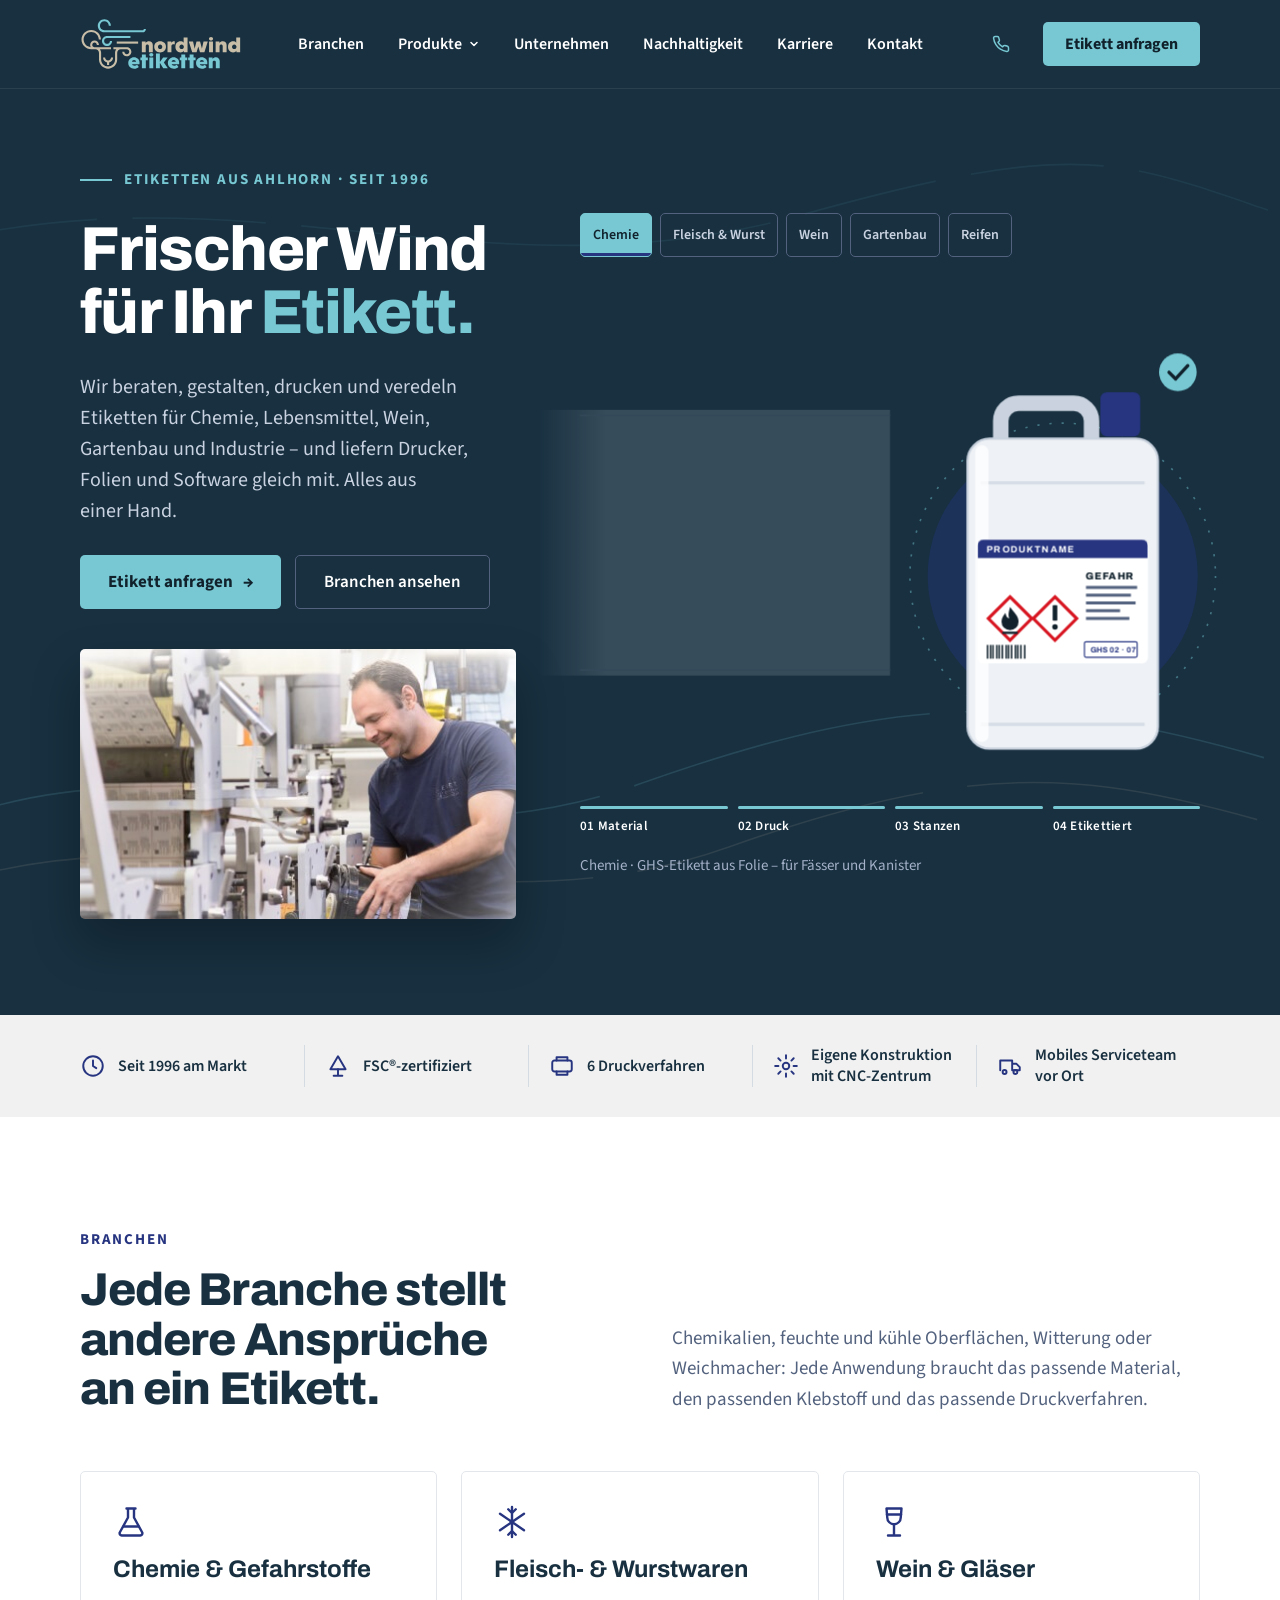
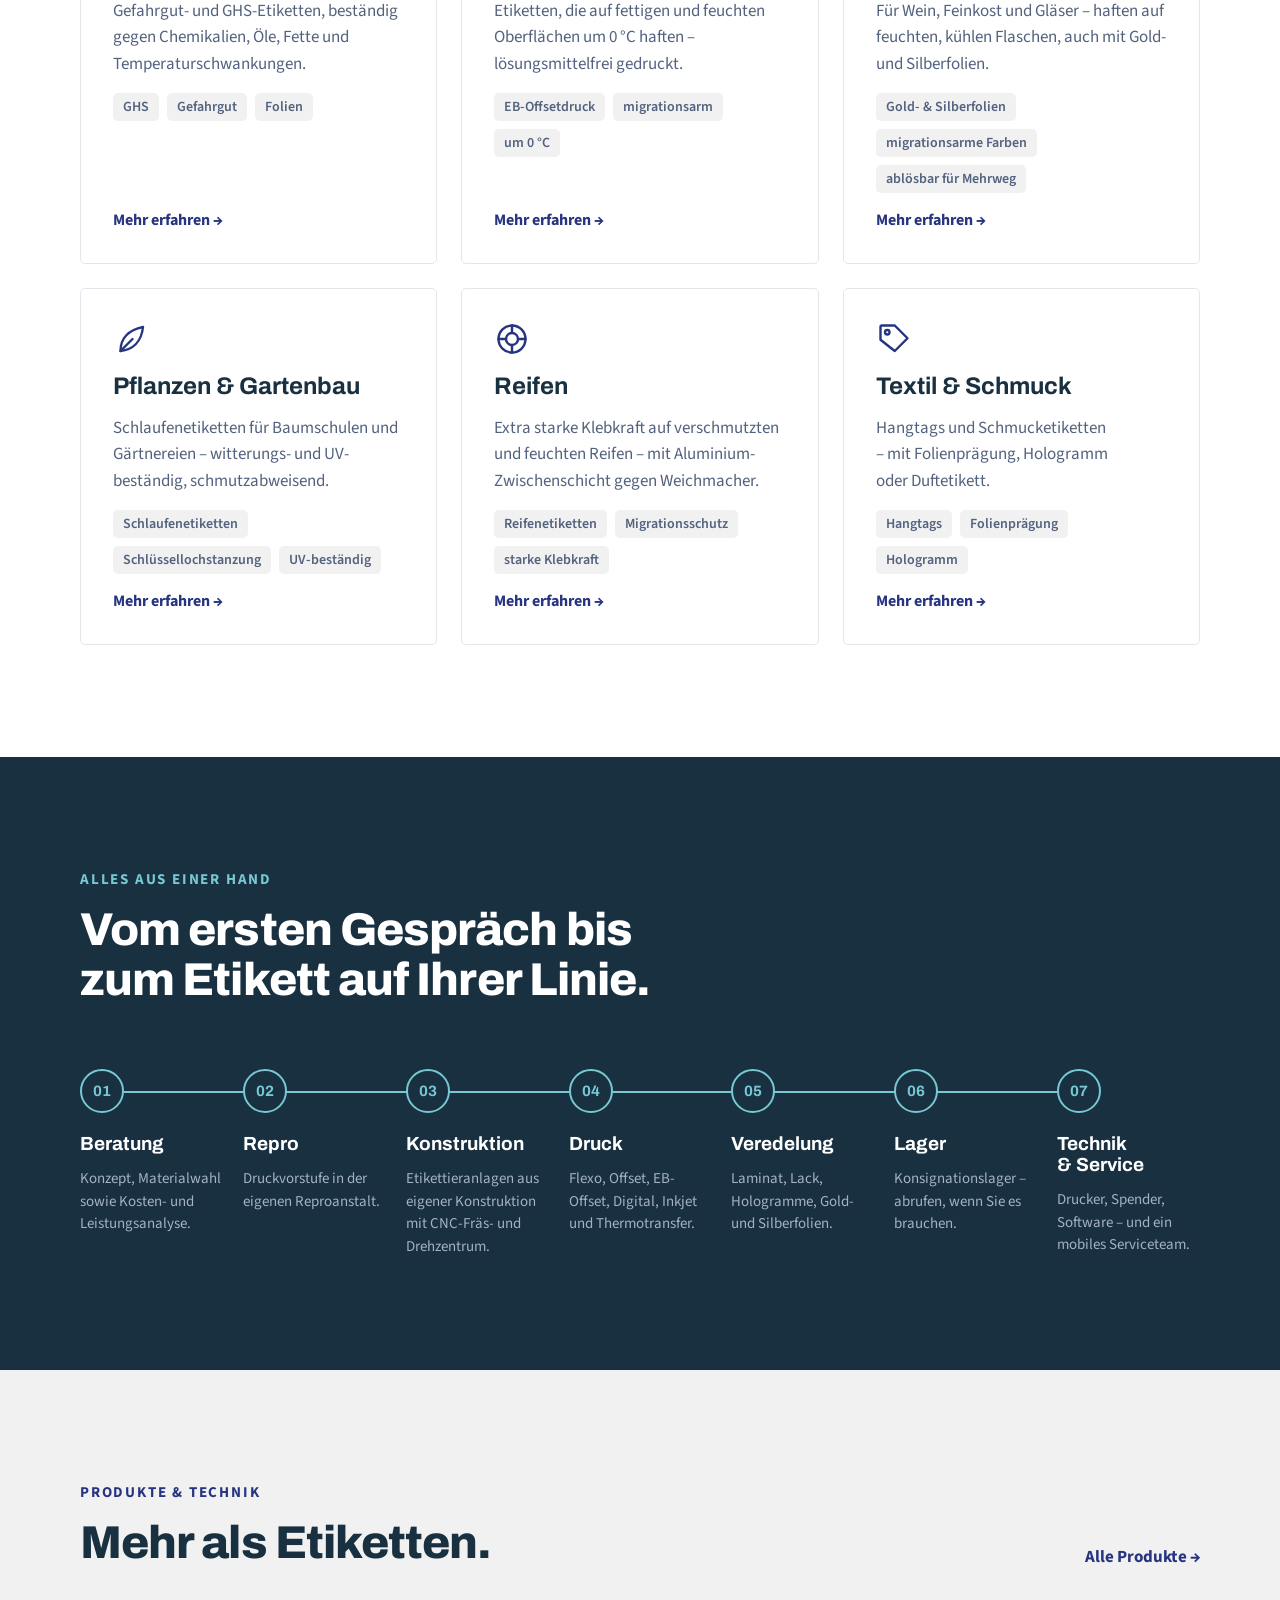
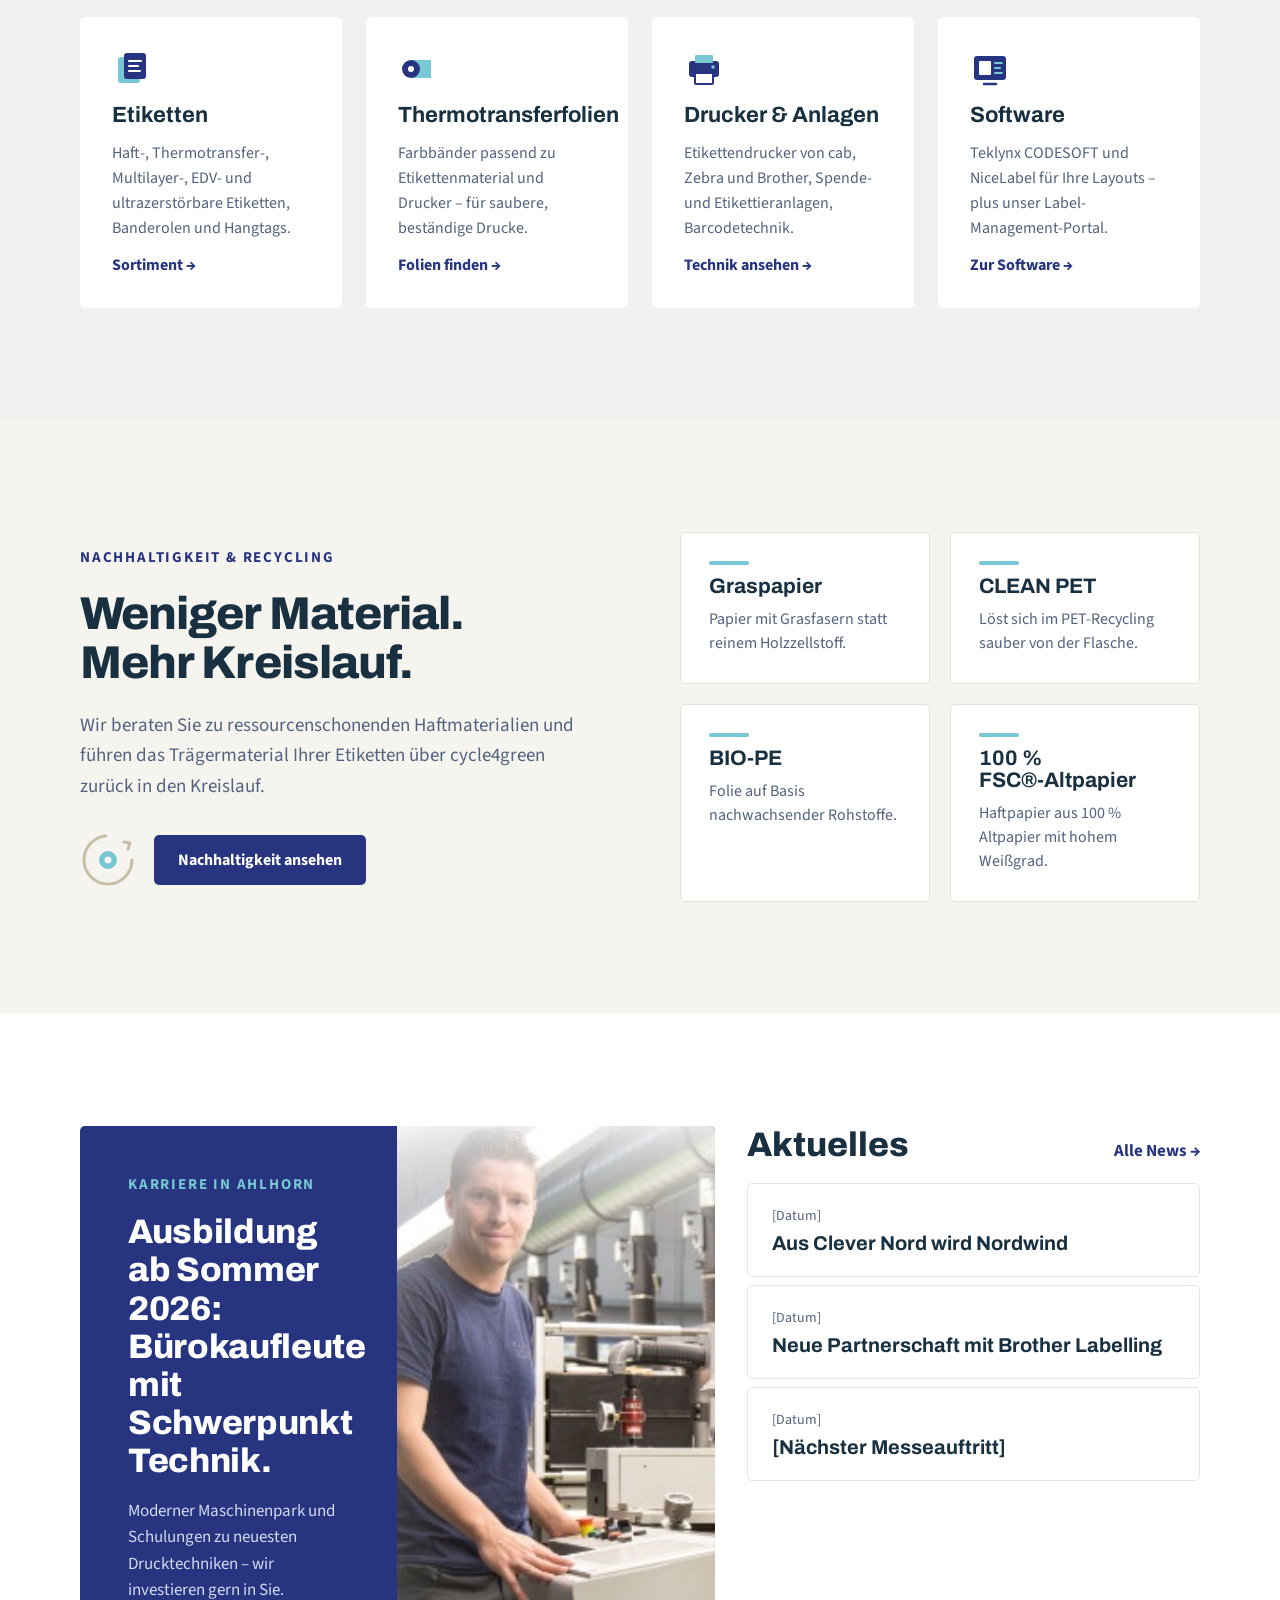
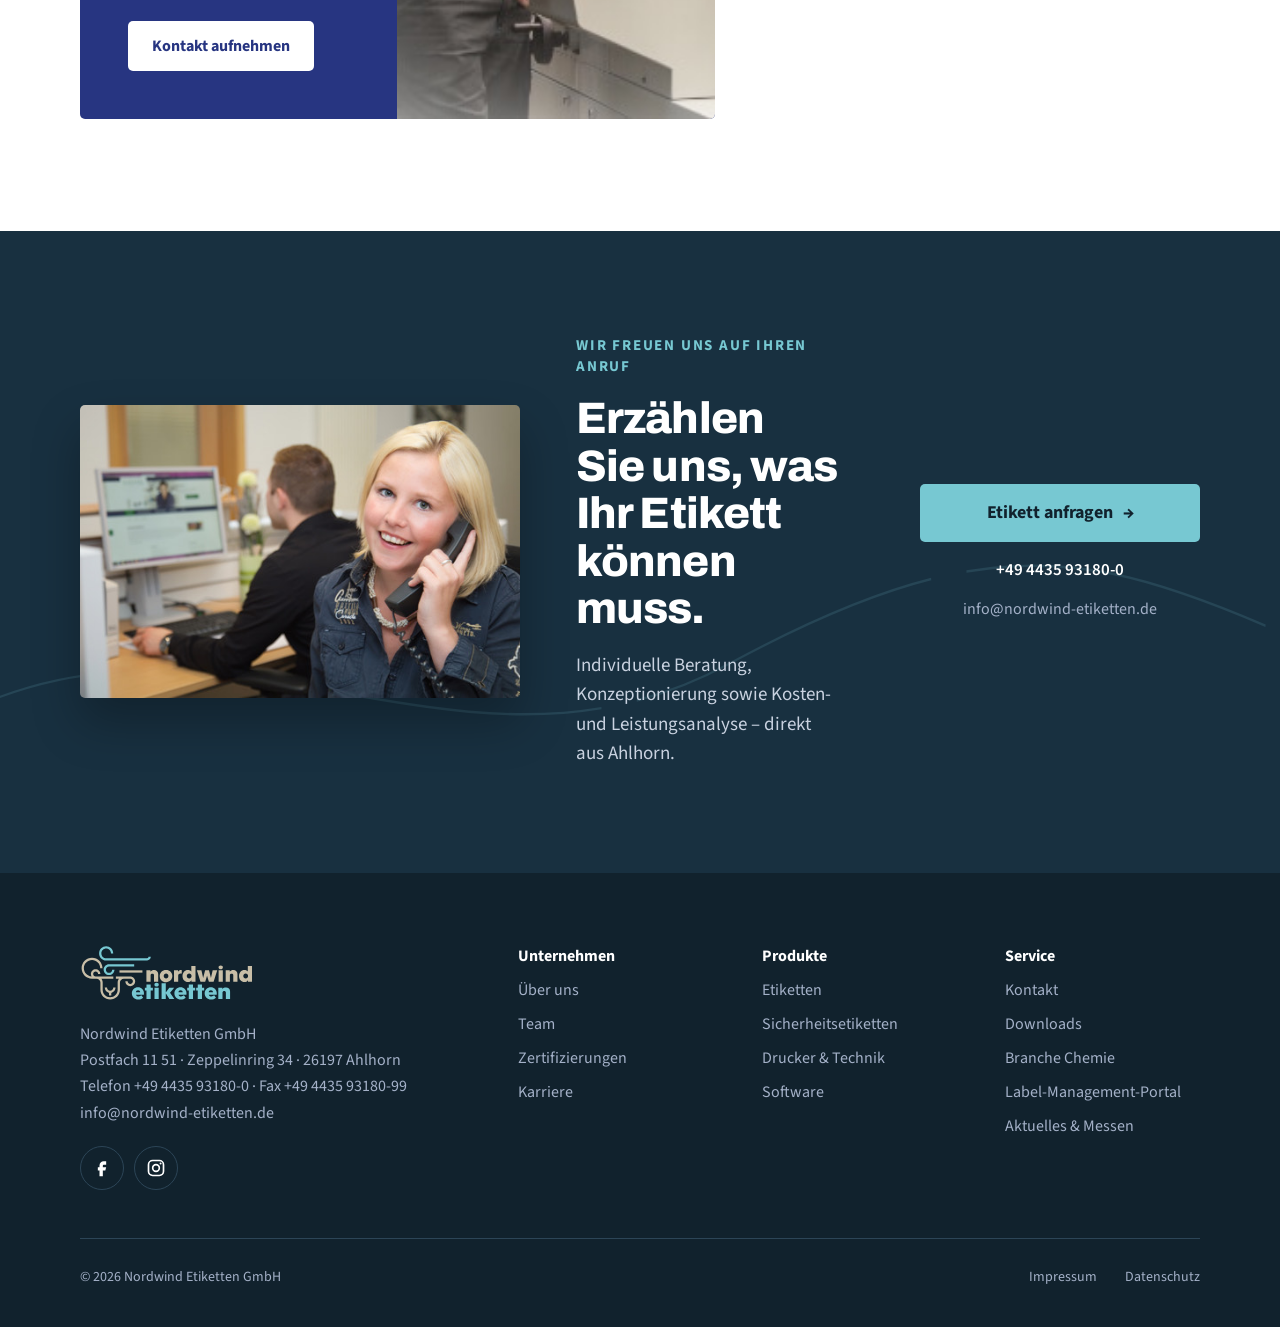
==== commit d31b007c: "Vollständigkeit der Produktseiten, Menü- und Handy-Korrekturen Co-Authored-By: Claude Opus 5 (1M con" ====
--- a/index.html
+++ b/index.html
@@ -20,11 +20,11 @@
     <nav class="nav" aria-label="Hauptnavigation">
       <a href="#branchen">Branchen</a>
       <div class="nav-item has-mega">
-        <a class="nav-trigger" href="etiketten.html" aria-haspopup="true" aria-expanded="false">Produkte<svg width="12" height="12" viewBox="0 0 24 24" fill="none" stroke="currentColor" stroke-width="3" stroke-linecap="round" stroke-linejoin="round" aria-hidden="true"><path d="M6 9l6 6 6-6"/></svg></a>
+        <a class="nav-trigger" href="etiketten.html" aria-expanded="false">Produkte<svg width="12" height="12" viewBox="0 0 24 24" fill="none" stroke="currentColor" stroke-width="3" stroke-linecap="round" stroke-linejoin="round" aria-hidden="true"><path d="M6 9l6 6 6-6"/></svg></a>
         <div class="mega">
           <div class="mega-col"><strong>Etiketten</strong><a href="etiketten.html#uebersicht">Etikettenarten &amp; Anwendungen</a><a href="sicherheitsetiketten.html">Sicherheitsetiketten</a><a href="etiketten.html#materialien">Materialien &amp; Klebstoffe</a><a href="etiketten.html#druck">Druck, Farben &amp; Veredelung</a><a href="etiketten.html#aufmachung">Aufmachung, Lager &amp; Repro</a></div>
           <div class="mega-col"><strong>Drucker &amp; Technik</strong><a href="technik.html#drucker">Etikettendrucker im Vergleich</a><a href="technik.html#etikettierung">Etikettier- &amp; Spendeanlagen</a><a href="technik.html#barcodetechnik">Barcodetechnik</a><a href="technik.html#folien">Thermotransferfolien</a></div>
-          <div class="mega-col"><strong>Software &amp; Service</strong><a href="technik.html#software">Software</a><a href="downloads.html">Downloads</a><a href="https://label-management.de" rel="noopener">Label-Management-Portal</a></div>
+          <div class="mega-col"><strong>Software &amp; Service</strong><a href="technik.html#software">Software</a><a href="downloads.html">Downloads</a><a href="http://www.label-management.de/" rel="noopener">Label-Management-Portal</a></div>
         </div>
       </div>
       <a href="ueber-uns.html">Unternehmen</a>
@@ -505,7 +505,7 @@
     <div class="footer-grid">
       <div class="footer-brand">
         <img src="img/logo-nordwind.svg" alt="Nordwind Etiketten">
-        <p>Nordwind Etiketten GmbH<br>Zeppelinring 34 · 26197 Ahlhorn<br>Telefon +49 4435 93180-0 · Fax +49 4435 93180-99<br>info@nordwind-etiketten.de</p>
+        <p>Nordwind Etiketten GmbH<br>Postfach 11 51 · Zeppelinring 34 · 26197 Ahlhorn<br>Telefon +49 4435 93180-0 · Fax +49 4435 93180-99<br>info@nordwind-etiketten.de</p>
         <div class="social">
           <a href="https://www.facebook.com/nordwindetiketten/" target="_blank" rel="noopener" aria-label="Nordwind Etiketten auf Facebook"><svg width="20" height="20" viewBox="0 0 24 24" fill="currentColor" aria-hidden="true"><path d="M14 8h3V4h-3c-2.8 0-5 2.2-5 5v2H7v4h2v7h4v-7h3l1-4h-4V9c0-.6.4-1 1-1z"/></svg></a>
           <a href="https://www.instagram.com/nordwindetiketten/" target="_blank" rel="noopener" aria-label="Nordwind Etiketten auf Instagram"><svg width="20" height="20" viewBox="0 0 24 24" fill="none" stroke="currentColor" stroke-width="2" aria-hidden="true"><rect x="3" y="3" width="18" height="18" rx="5"/><circle cx="12" cy="12" r="4"/><circle cx="17.5" cy="6.5" r="1.2" fill="currentColor" stroke="none"/></svg></a>
@@ -530,7 +530,7 @@
         <a href="team-kontakt.html">Kontakt</a>
         <a href="downloads.html">Downloads</a>
         <a href="branche-chemie.html">Branche Chemie</a>
-        <a href="https://label-management.de" rel="noopener">Label-Management-Portal</a>
+        <a href="http://www.label-management.de/" rel="noopener">Label-Management-Portal</a>
         <a href="#aktuelles">Aktuelles &amp; Messen</a>
       </div>
     </div>
--- a/styles.css
+++ b/styles.css
@@ -457,9 +457,9 @@
 .nav-item { position: relative; display: flex; align-items: center; height: 88px; }
 .nav .nav-trigger { display: inline-flex; align-items: center; gap: 6px; }
 .nav-trigger svg { transition: transform .2s; }
-.mega { position: absolute; top: 100%; left: 50%; z-index: 60; display: grid; grid-template-columns: repeat(3, minmax(210px, auto)); gap: 32px; padding: 28px 32px; border-radius: 5px; background: #fff; box-shadow: 0 24px 48px rgba(17, 34, 45, .2); opacity: 0; visibility: hidden; transform: translate(-50%, 8px); transition: opacity .2s, transform .2s, visibility .2s; }
-.has-mega:hover .mega, .has-mega:focus-within .mega, .has-mega.is-open .mega { opacity: 1; visibility: visible; transform: translate(-50%, 0); }
-.has-mega:hover .nav-trigger svg, .has-mega.is-open .nav-trigger svg { transform: rotate(180deg); }
+.mega { position: absolute; top: 100%; left: -32px; z-index: 60; max-width: calc(100vw - 32px); display: grid; grid-template-columns: repeat(3, minmax(210px, auto)); gap: 32px; padding: 28px 32px; border-radius: 5px; background: #fff; box-shadow: 0 24px 48px rgba(17, 34, 45, .2); opacity: 0; visibility: hidden; transform: translateY(8px); transition: opacity .2s, transform .2s, visibility .2s; }
+.has-mega.is-open .mega { opacity: 1; visibility: visible; transform: translateY(0); }
+.has-mega.is-open .nav-trigger svg { transform: rotate(180deg); }
 .mega-col { display: flex; flex-direction: column; gap: 2px; }
 .mega-col strong { margin-bottom: 8px; font-size: 13px; font-weight: 700; letter-spacing: .1em; text-transform: uppercase; color: var(--slate); }
 .nav .mega a { padding: 7px 0; color: var(--petrol); font-size: 16px; font-weight: 600; white-space: nowrap; }
@@ -470,6 +470,12 @@
 .mnav-group summary::after { content: "+"; color: var(--teal); font-size: 24px; line-height: 1; }
 .mnav-group[open] summary::after { content: "–"; }
 .mnav-sub { display: flex; flex-direction: column; padding: 0 0 10px 14px; }
+.mobile-nav { max-height: calc(100dvh - 68px); overflow-y: auto; }
+.menu-open .mobile-cta { display: none !important; }
+@media (max-width: 1280px) and (min-width: 1101px) {
+  .phone-text { display: none; }
+  .phone { width: 44px; justify-content: center; }
+}
 .mobile-nav .mnav-sub a:not(.btn) { min-height: 44px; border-bottom: 0; color: #c9d2e0; font-size: 16px; }
 
 /* Kontaktleiste auf dem Handy */
@@ -478,5 +484,5 @@
   .mobile-cta { position: fixed; left: 0; right: 0; bottom: 0; z-index: 70; display: grid; grid-template-columns: repeat(2, minmax(0, 1fr)); gap: 8px; padding: 8px 12px calc(8px + env(safe-area-inset-bottom)); background: rgba(17, 34, 45, .96); border-top: 1px solid rgba(255, 255, 255, .08); }
   .mobile-cta a { display: flex; align-items: center; justify-content: center; gap: 8px; min-height: 48px; border: 1px solid #53627e; border-radius: 5px; color: #fff; font-size: 16px; font-weight: 700; }
   .mobile-cta a.is-primary { background: var(--teal); border-color: var(--teal); color: var(--deep); }
-  body { padding-bottom: 72px; }
-}
+  body { padding-bottom: calc(72px + env(safe-area-inset-bottom)); }
+}
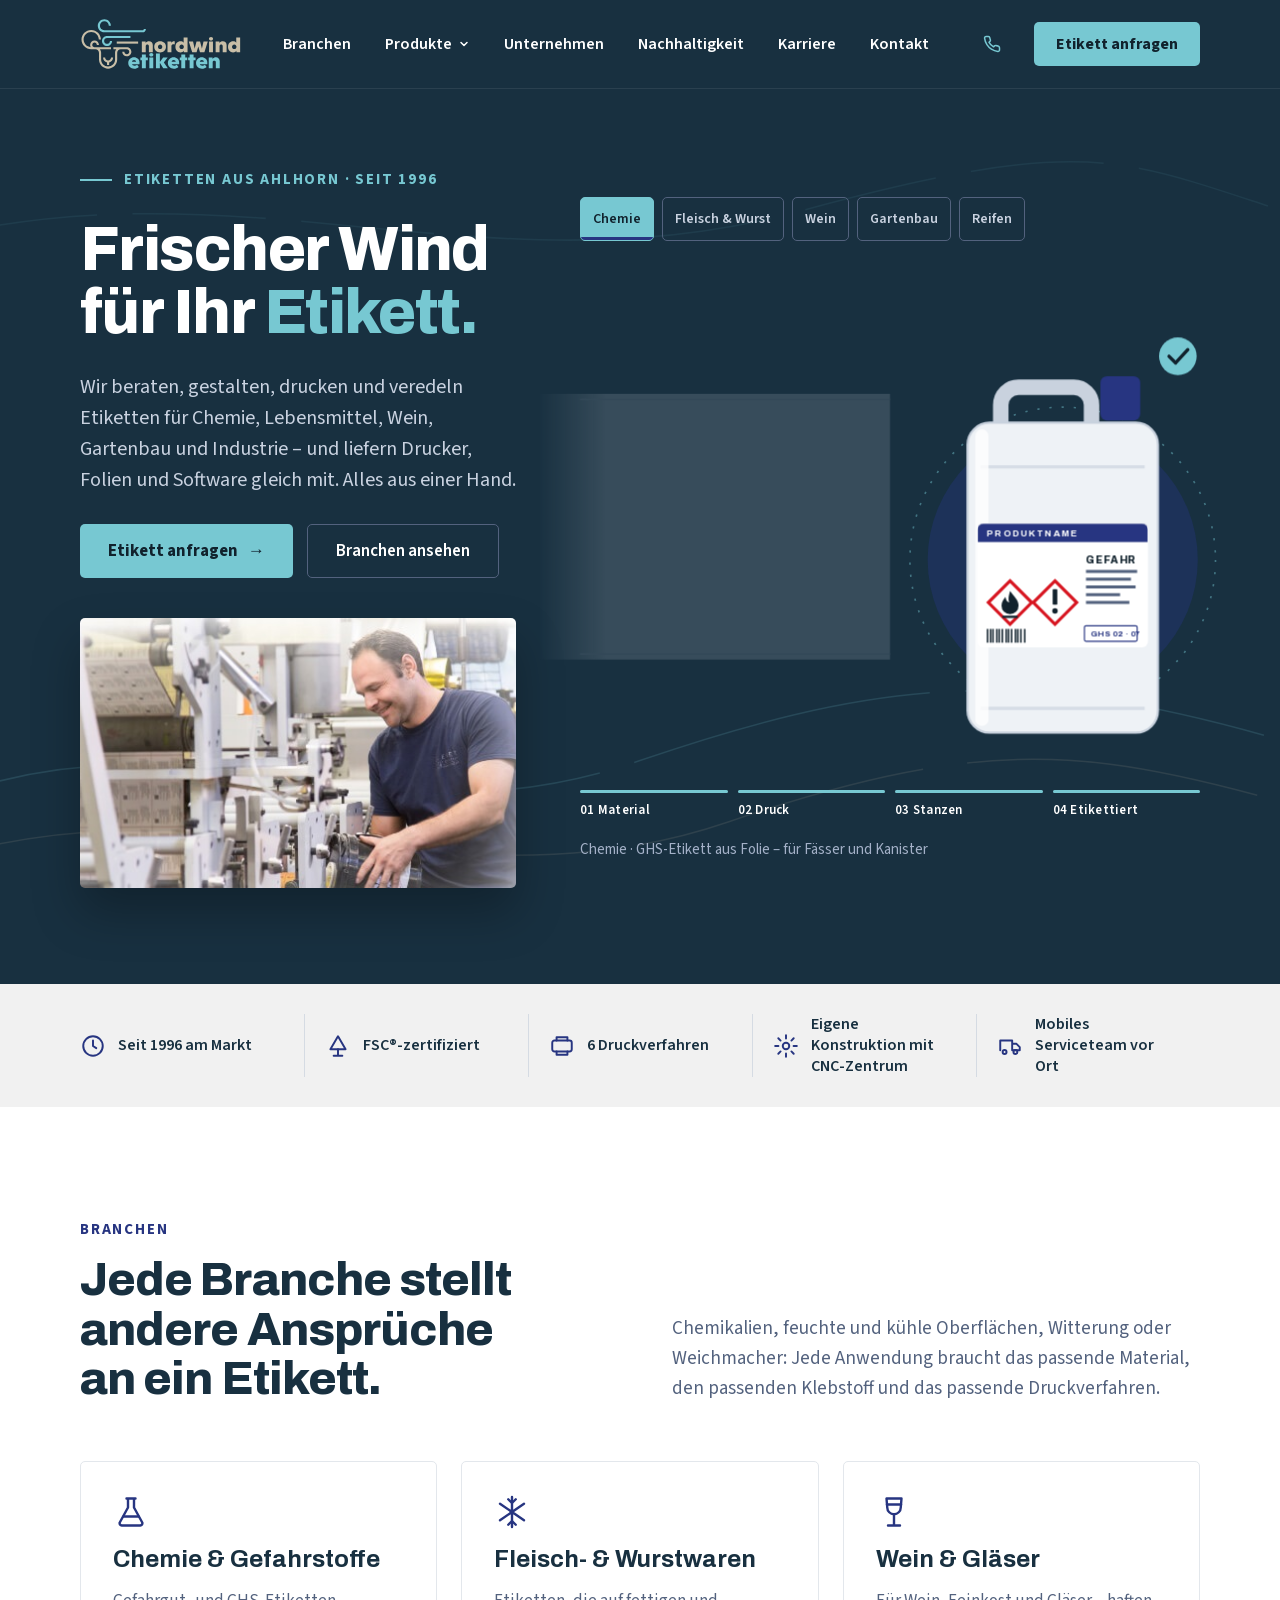
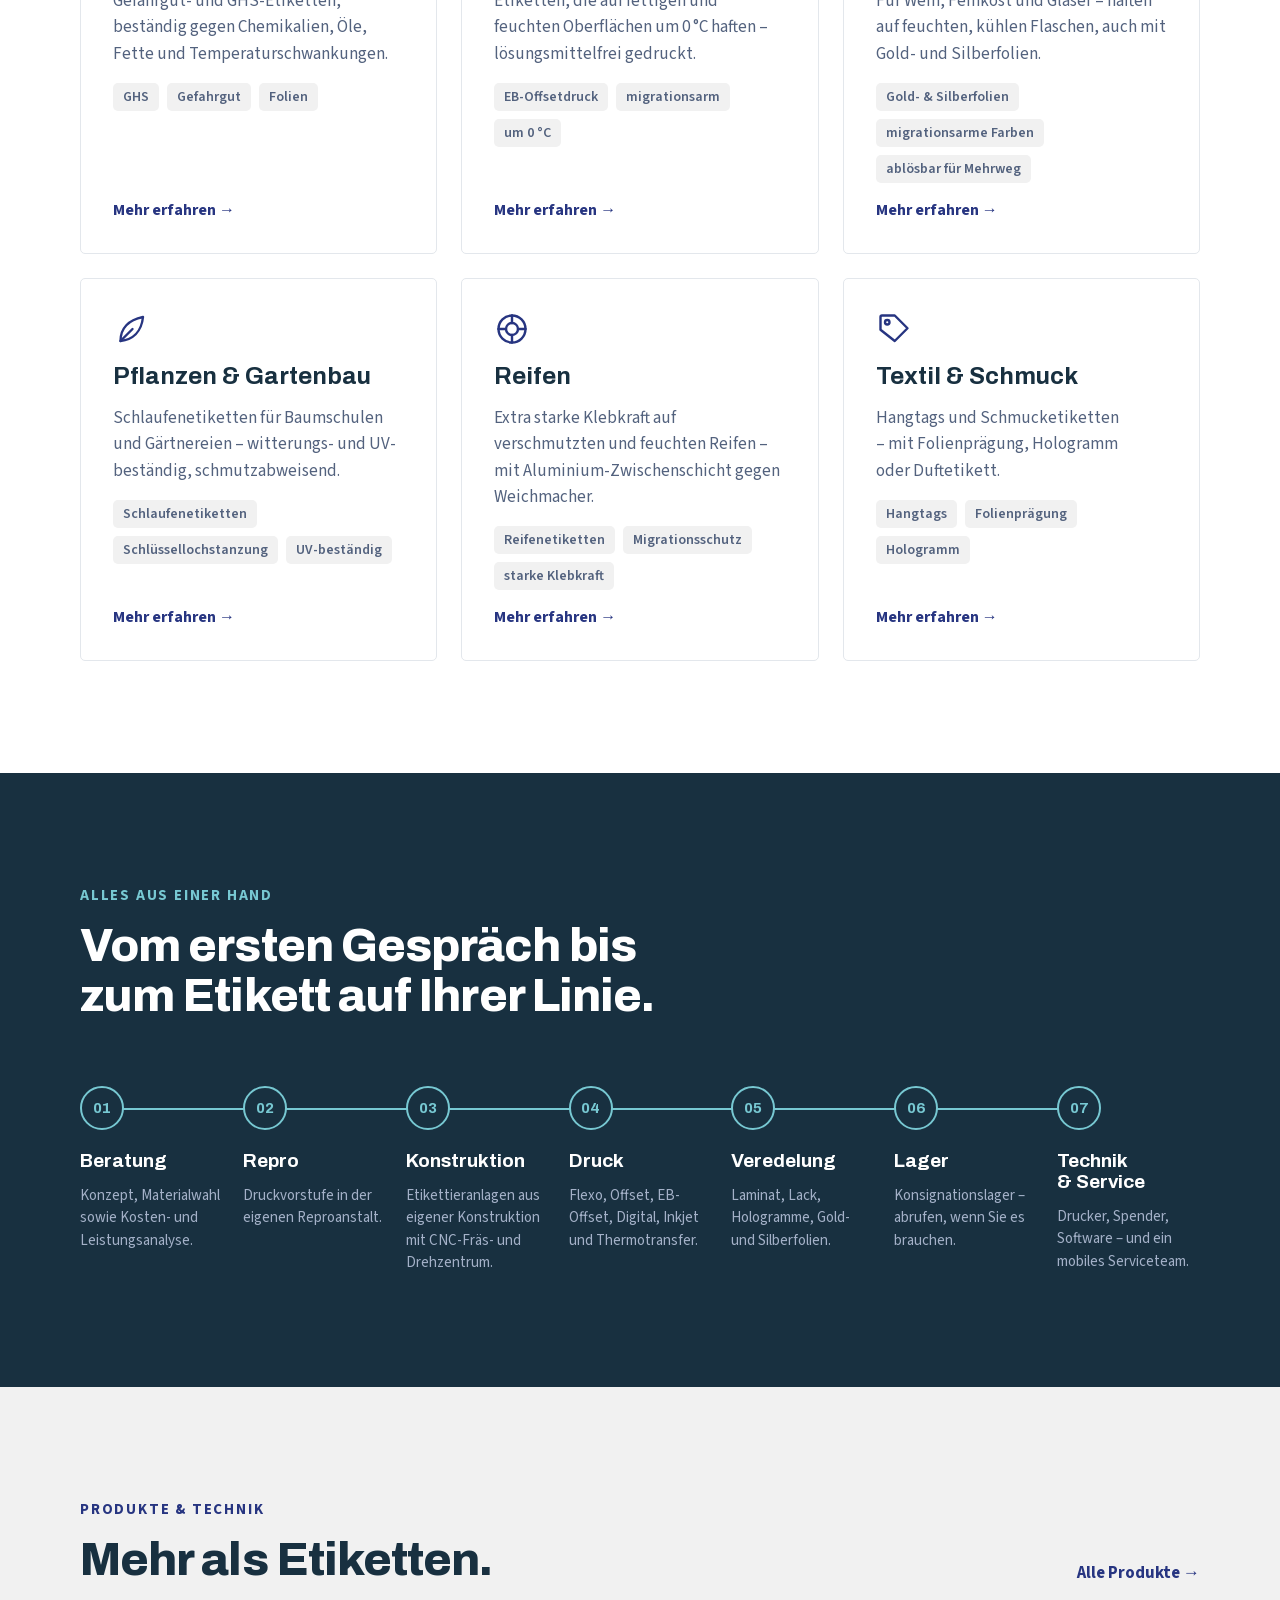
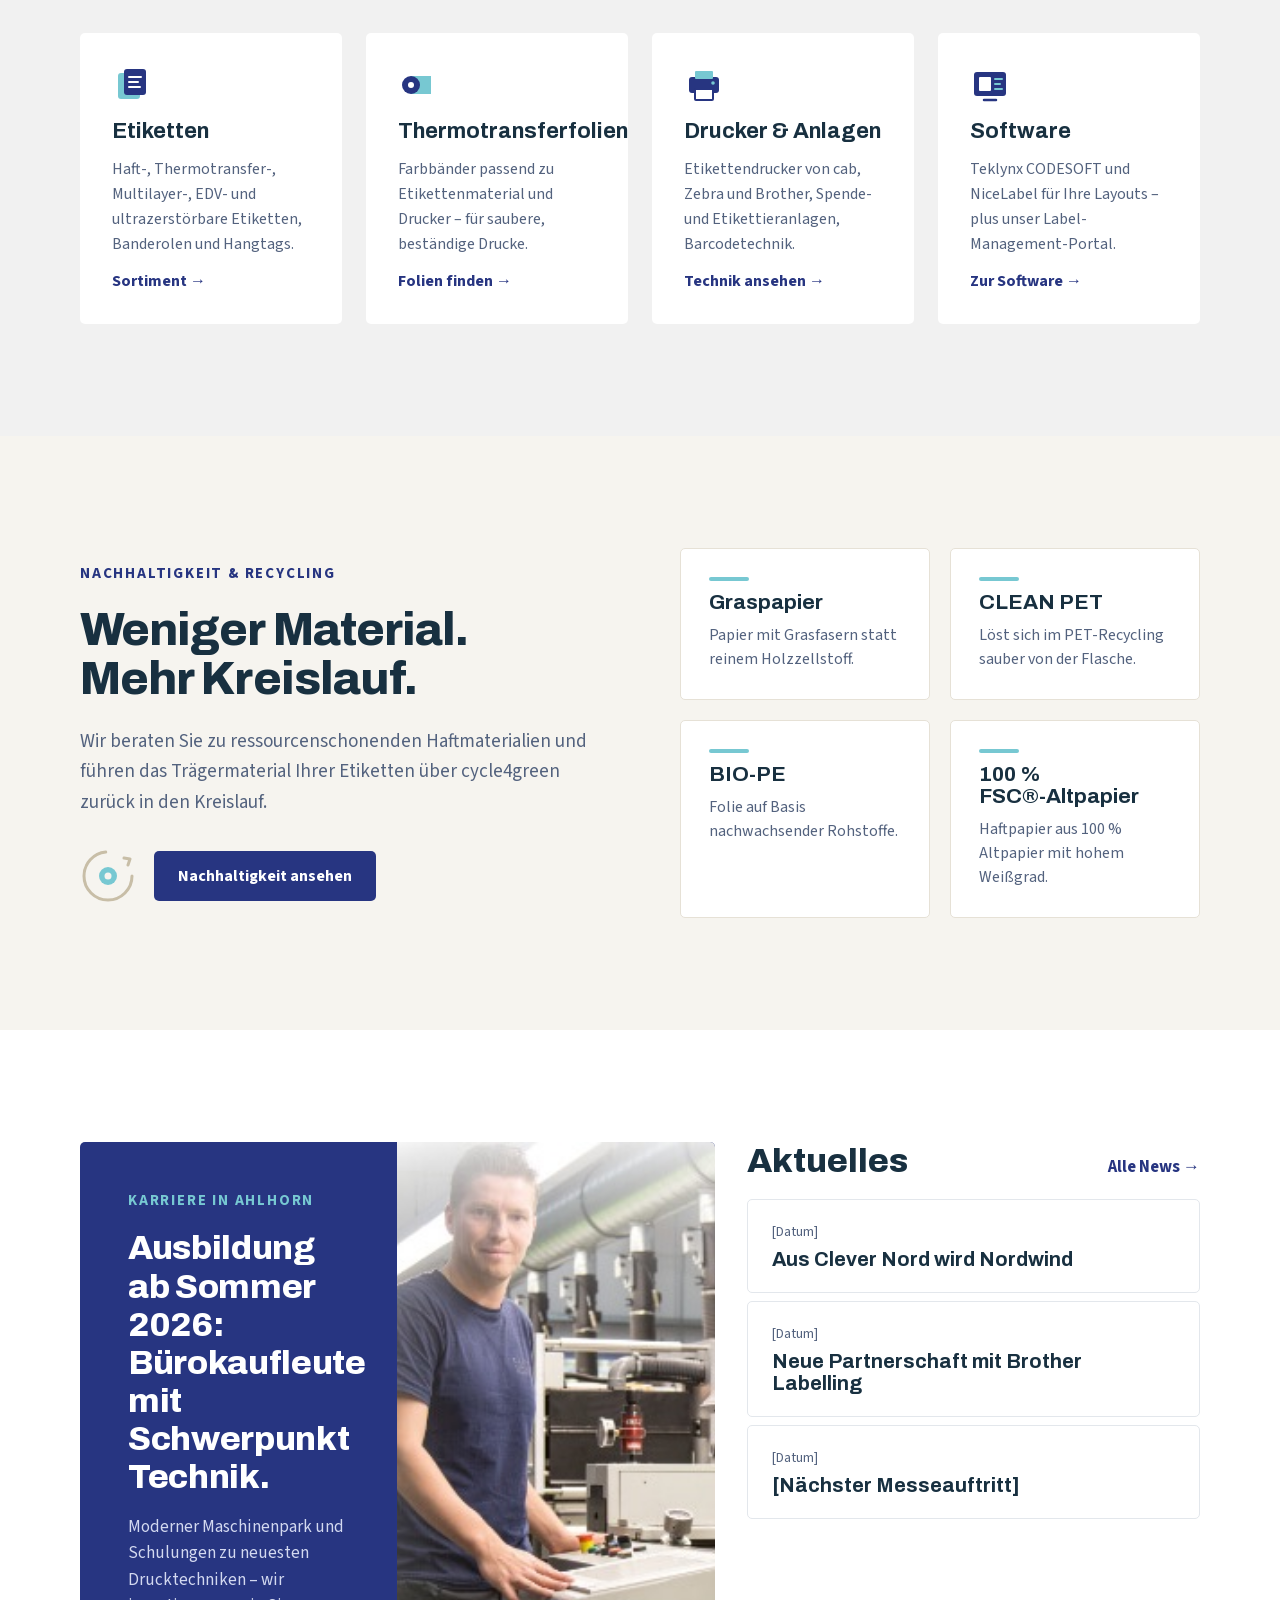
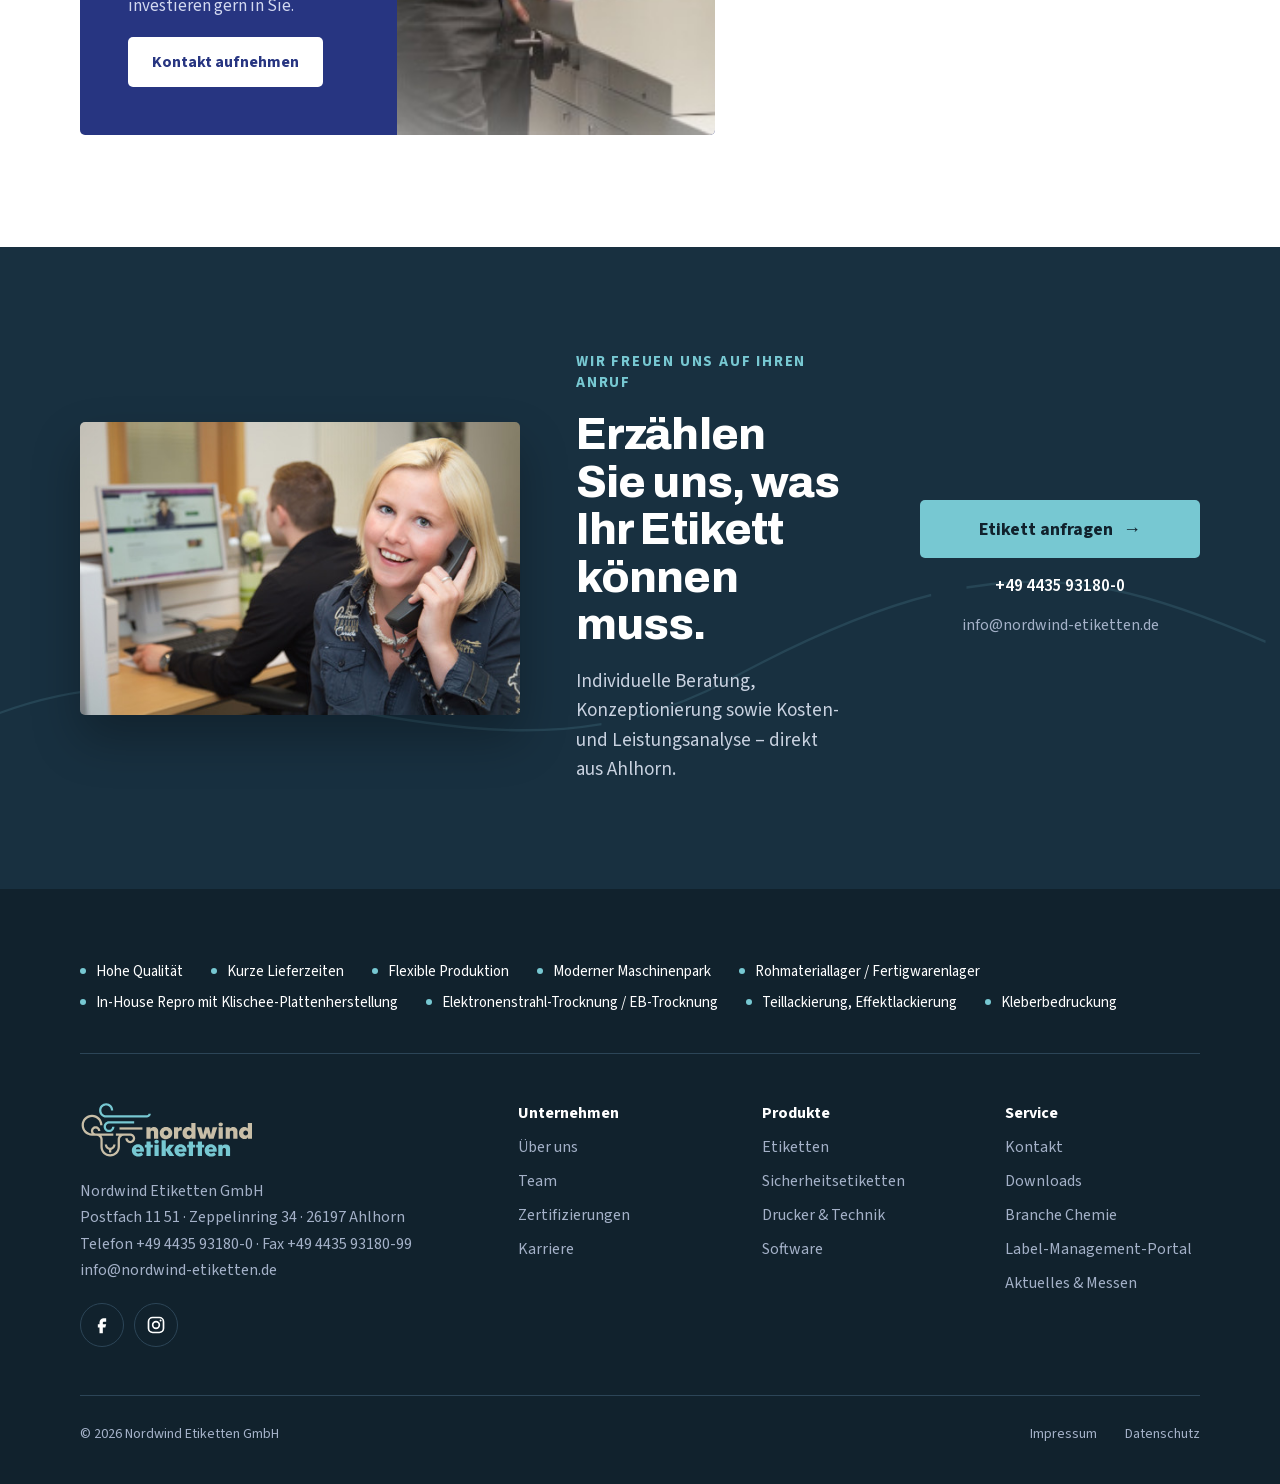
==== commit 1a633aa5: "Schriften lokal eingebunden, Stärken-Liste im Footer Co-Authored-By: Claude Opus 5 (1M context) <nor" ====
--- a/index.html
+++ b/index.html
@@ -7,9 +7,6 @@
   <title>Nordwind Etiketten – Etiketten aus Ahlhorn seit 1996</title>
   <meta name="description" content="Nordwind Etiketten berät, gestaltet, druckt und veredelt Etiketten für Chemie, Lebensmittel, Wein, Gartenbau und Industrie – plus Drucker, Folien und Software. Alles aus einer Hand.">
   <link rel="icon" href="img/logo-nordwind.svg">
-  <link rel="preconnect" href="https://fonts.googleapis.com">
-  <link rel="preconnect" href="https://fonts.gstatic.com" crossorigin>
-  <link rel="stylesheet" href="https://fonts.googleapis.com/css2?family=Archivo:wght@500;600;700;800&family=Source+Sans+3:wght@400;600;700&display=swap">
   <link rel="stylesheet" href="styles.css">
 </head>
 <body>
@@ -502,6 +499,17 @@
 
 <footer class="site-footer">
   <div class="wrap">
+    <ul class="footer-usp" aria-label="Unsere Stärken">
+      <li>Hohe Qualität</li>
+      <li>Kurze Lieferzeiten</li>
+      <li>Flexible Produktion</li>
+      <li>Moderner Maschinenpark</li>
+      <li>Rohmateriallager / Fertigwarenlager</li>
+      <li>In-House Repro mit Klischee-Plattenherstellung</li>
+      <li>Elektronenstrahl-Trocknung / EB-Trocknung</li>
+      <li>Teillackierung, Effektlackierung</li>
+      <li>Kleberbedruckung</li>
+    </ul>
     <div class="footer-grid">
       <div class="footer-brand">
         <img src="img/logo-nordwind.svg" alt="Nordwind Etiketten">
@@ -537,8 +545,8 @@
     <div class="footer-bottom">
       <span>© <span data-year>2026</span> Nordwind Etiketten GmbH</span>
       <nav aria-label="Rechtliches">
-        <a href="#">Impressum</a>
-        <a href="#">Datenschutz</a>
+        <a href="impressum.html">Impressum</a>
+        <a href="datenschutz.html">Datenschutz</a>
       </nav>
     </div>
   </div>
--- a/styles.css
+++ b/styles.css
@@ -1,3 +1,9 @@
+/* Schriften lokal eingebunden (keine Verbindung zu Google) */
+@font-face { font-family: "Archivo"; font-style: normal; font-weight: 500 800; font-display: swap; src: url("fonts/archivo-latin-ext.woff2") format("woff2"); unicode-range: U+0100-02BA, U+02BD-02C5, U+02C7-02CC, U+02CE-02D7, U+02DD-02FF, U+0304, U+0308, U+0329, U+1D00-1DBF, U+1E00-1E9F, U+1EF2-1EFF, U+2020, U+20A0-20AB, U+20AD-20C0, U+2113, U+2C60-2C7F, U+A720-A7FF; }
+@font-face { font-family: "Archivo"; font-style: normal; font-weight: 500 800; font-display: swap; src: url("fonts/archivo-latin.woff2") format("woff2"); unicode-range: U+0000-00FF, U+0131, U+0152-0153, U+02BB-02BC, U+02C6, U+02DA, U+02DC, U+0304, U+0308, U+0329, U+2000-206F, U+20AC, U+2122, U+2191, U+2193, U+2212, U+2215, U+FEFF, U+FFFD; }
+@font-face { font-family: "Source Sans 3"; font-style: normal; font-weight: 400 700; font-display: swap; src: url("fonts/source-sans-3-latin-ext.woff2") format("woff2"); unicode-range: U+0100-02BA, U+02BD-02C5, U+02C7-02CC, U+02CE-02D7, U+02DD-02FF, U+0304, U+0308, U+0329, U+1D00-1DBF, U+1E00-1E9F, U+1EF2-1EFF, U+2020, U+20A0-20AB, U+20AD-20C0, U+2113, U+2C60-2C7F, U+A720-A7FF; }
+@font-face { font-family: "Source Sans 3"; font-style: normal; font-weight: 400 700; font-display: swap; src: url("fonts/source-sans-3-latin.woff2") format("woff2"); unicode-range: U+0000-00FF, U+0131, U+0152-0153, U+02BB-02BC, U+02C6, U+02DA, U+02DC, U+0304, U+0308, U+0329, U+2000-206F, U+20AC, U+2122, U+2191, U+2193, U+2212, U+2215, U+FEFF, U+FFFD; }
+
 /* Nordwind Etiketten – Startseite */
 
 :root {
@@ -486,3 +492,11 @@
   .mobile-cta a.is-primary { background: var(--teal); border-color: var(--teal); color: var(--deep); }
   body { padding-bottom: calc(72px + env(safe-area-inset-bottom)); }
 }
+
+/* Stärken-Leiste im Footer */
+.footer-usp { display: flex; flex-wrap: wrap; gap: 10px 28px; margin: 0 0 48px; padding: 0 0 40px; list-style: none; border-bottom: 1px solid #2c4557; }
+.footer-usp li { display: flex; align-items: center; gap: 10px; font-size: 15px; line-height: 1.4; color: #fff; }
+.footer-usp li::before { content: ""; width: 6px; height: 6px; border-radius: 3px; background: var(--teal); flex-shrink: 0; }
+@media (max-width: 760px) {
+  .footer-usp { display: grid; grid-template-columns: minmax(0, 1fr); gap: 10px; margin-bottom: 36px; padding-bottom: 32px; }
+}
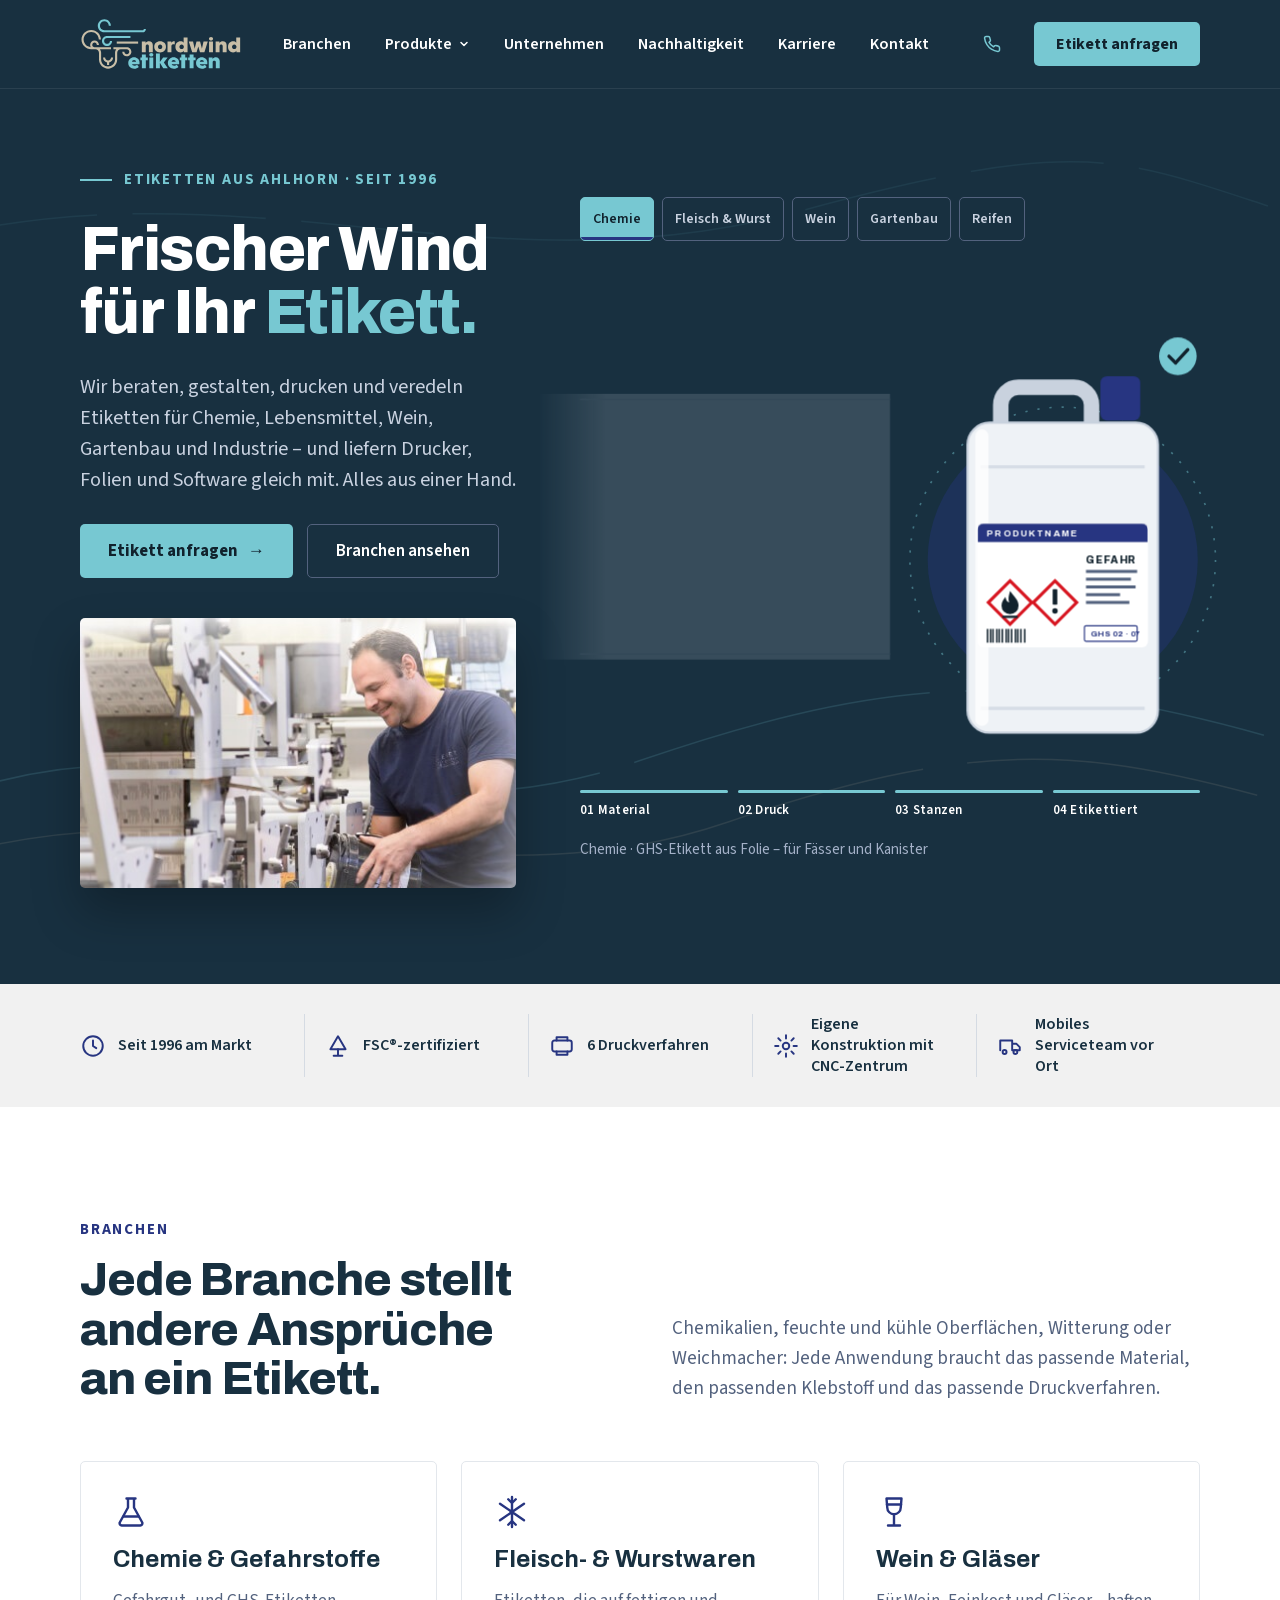
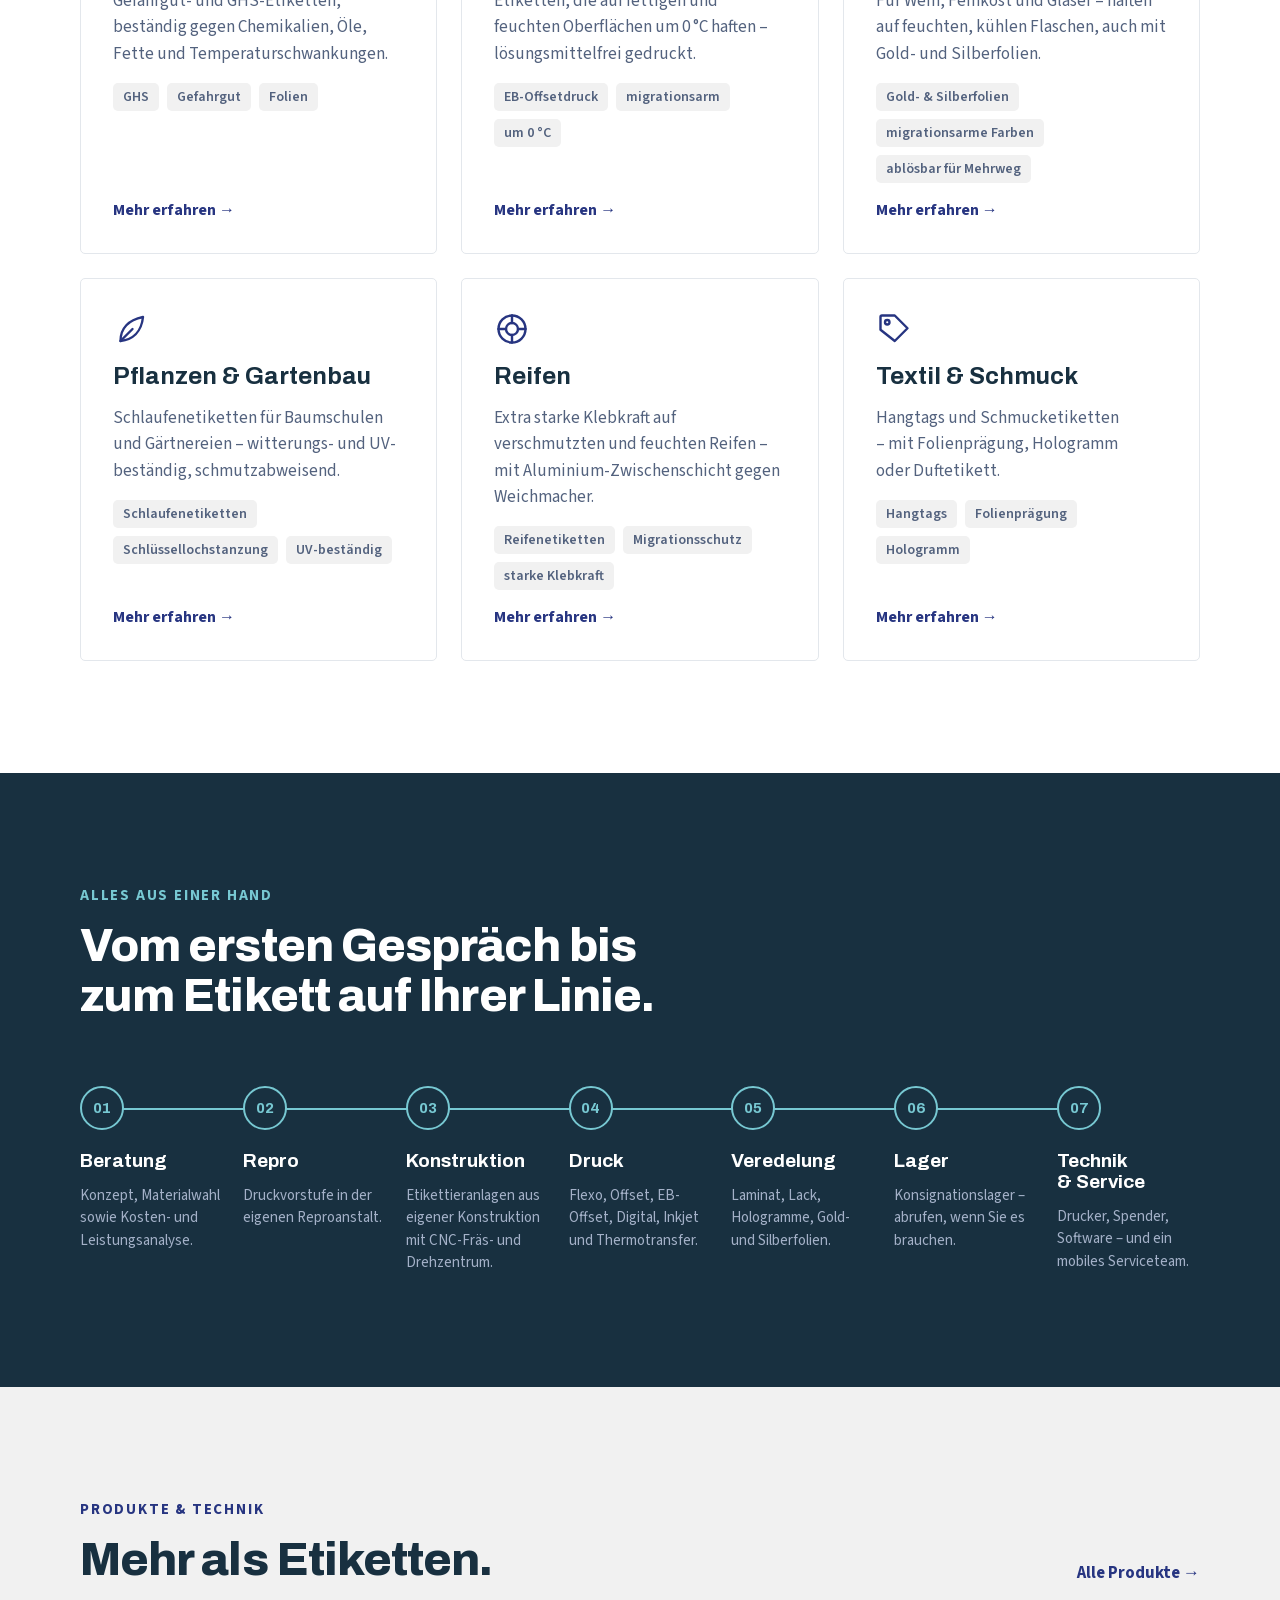
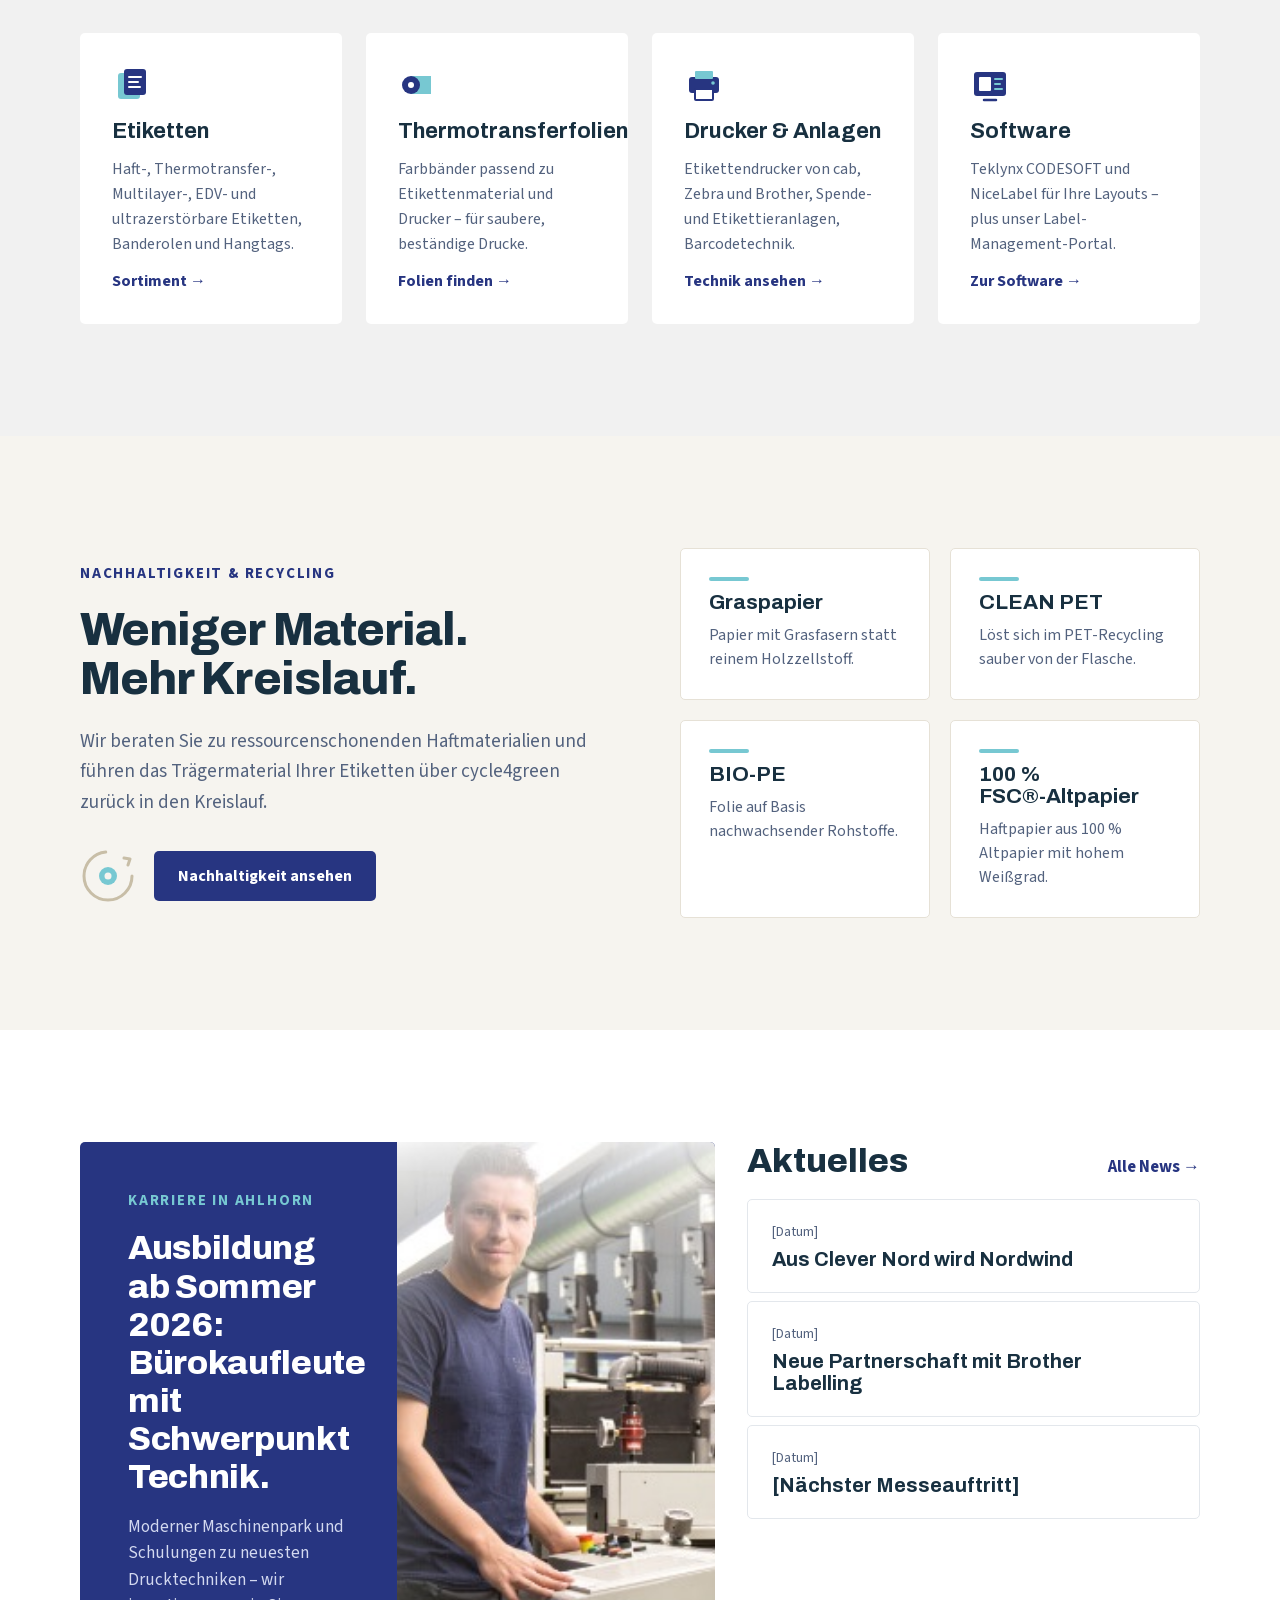
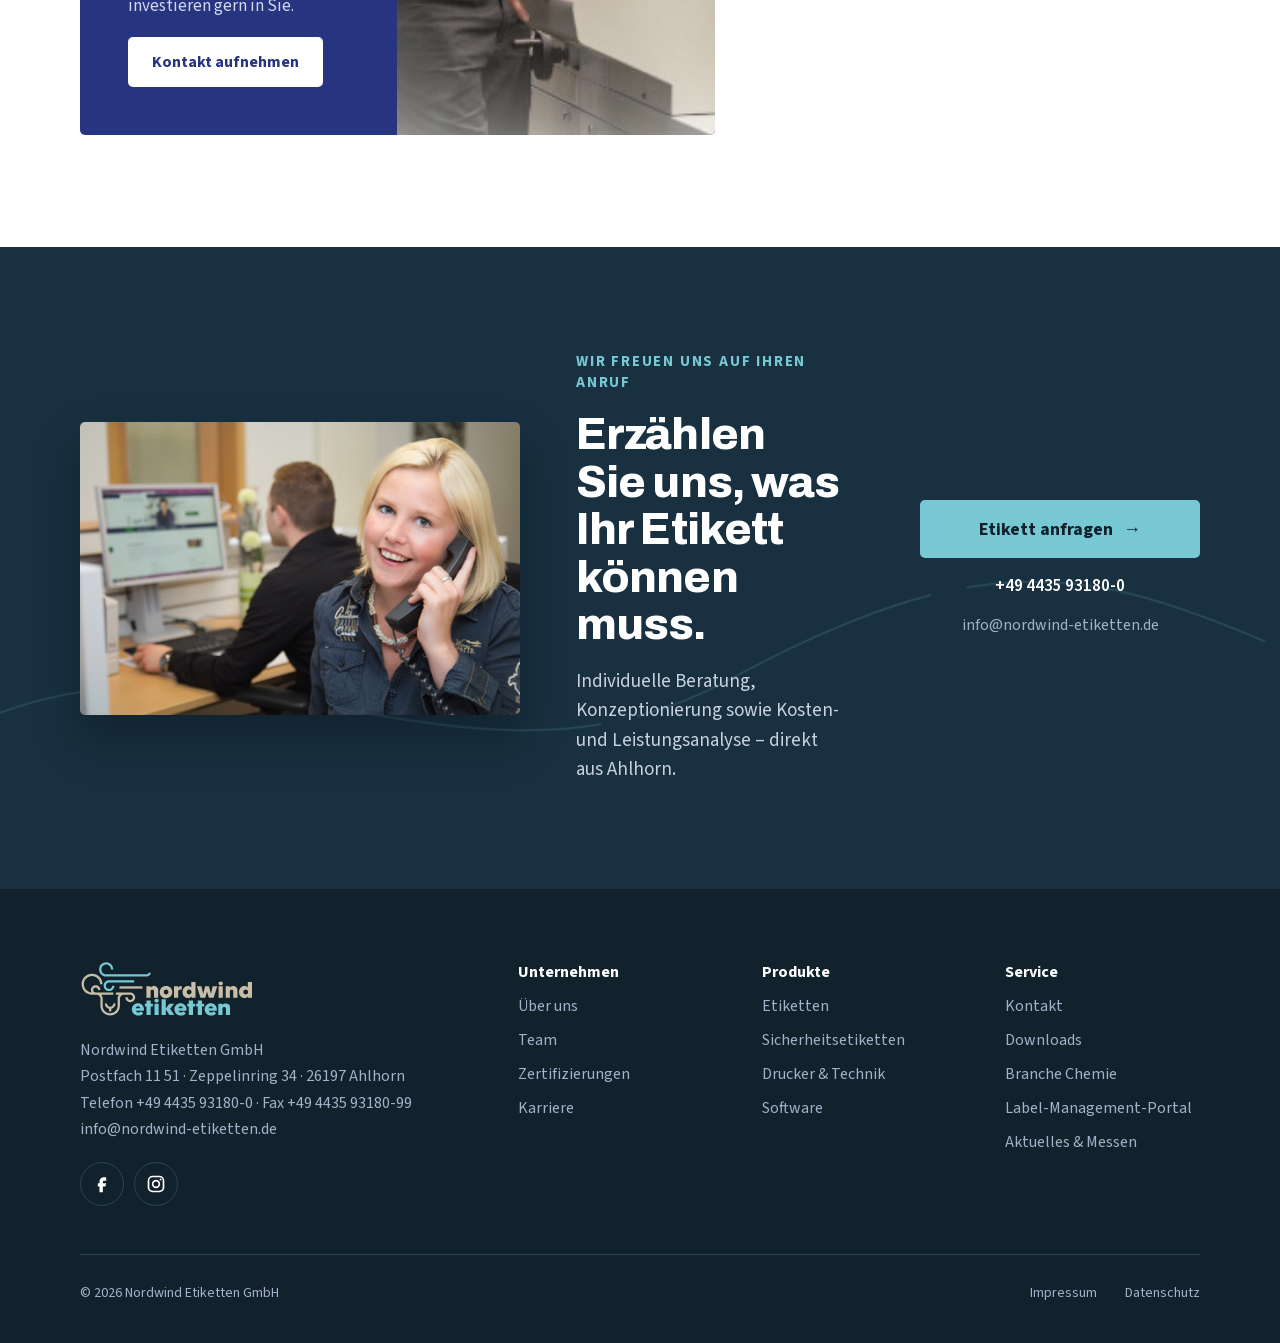
==== commit 637b21a1: "Stärken-Liste im Footer wieder entfernt Co-Authored-By: Claude Opus 5 (1M context) <noreply@anthropi" ====
--- a/index.html
+++ b/index.html
@@ -499,17 +499,6 @@
 
 <footer class="site-footer">
   <div class="wrap">
-    <ul class="footer-usp" aria-label="Unsere Stärken">
-      <li>Hohe Qualität</li>
-      <li>Kurze Lieferzeiten</li>
-      <li>Flexible Produktion</li>
-      <li>Moderner Maschinenpark</li>
-      <li>Rohmateriallager / Fertigwarenlager</li>
-      <li>In-House Repro mit Klischee-Plattenherstellung</li>
-      <li>Elektronenstrahl-Trocknung / EB-Trocknung</li>
-      <li>Teillackierung, Effektlackierung</li>
-      <li>Kleberbedruckung</li>
-    </ul>
     <div class="footer-grid">
       <div class="footer-brand">
         <img src="img/logo-nordwind.svg" alt="Nordwind Etiketten">
--- a/styles.css
+++ b/styles.css
@@ -493,10 +493,3 @@
   body { padding-bottom: calc(72px + env(safe-area-inset-bottom)); }
 }
 
-/* Stärken-Leiste im Footer */
-.footer-usp { display: flex; flex-wrap: wrap; gap: 10px 28px; margin: 0 0 48px; padding: 0 0 40px; list-style: none; border-bottom: 1px solid #2c4557; }
-.footer-usp li { display: flex; align-items: center; gap: 10px; font-size: 15px; line-height: 1.4; color: #fff; }
-.footer-usp li::before { content: ""; width: 6px; height: 6px; border-radius: 3px; background: var(--teal); flex-shrink: 0; }
-@media (max-width: 760px) {
-  .footer-usp { display: grid; grid-template-columns: minmax(0, 1fr); gap: 10px; margin-bottom: 36px; padding-bottom: 32px; }
-}
